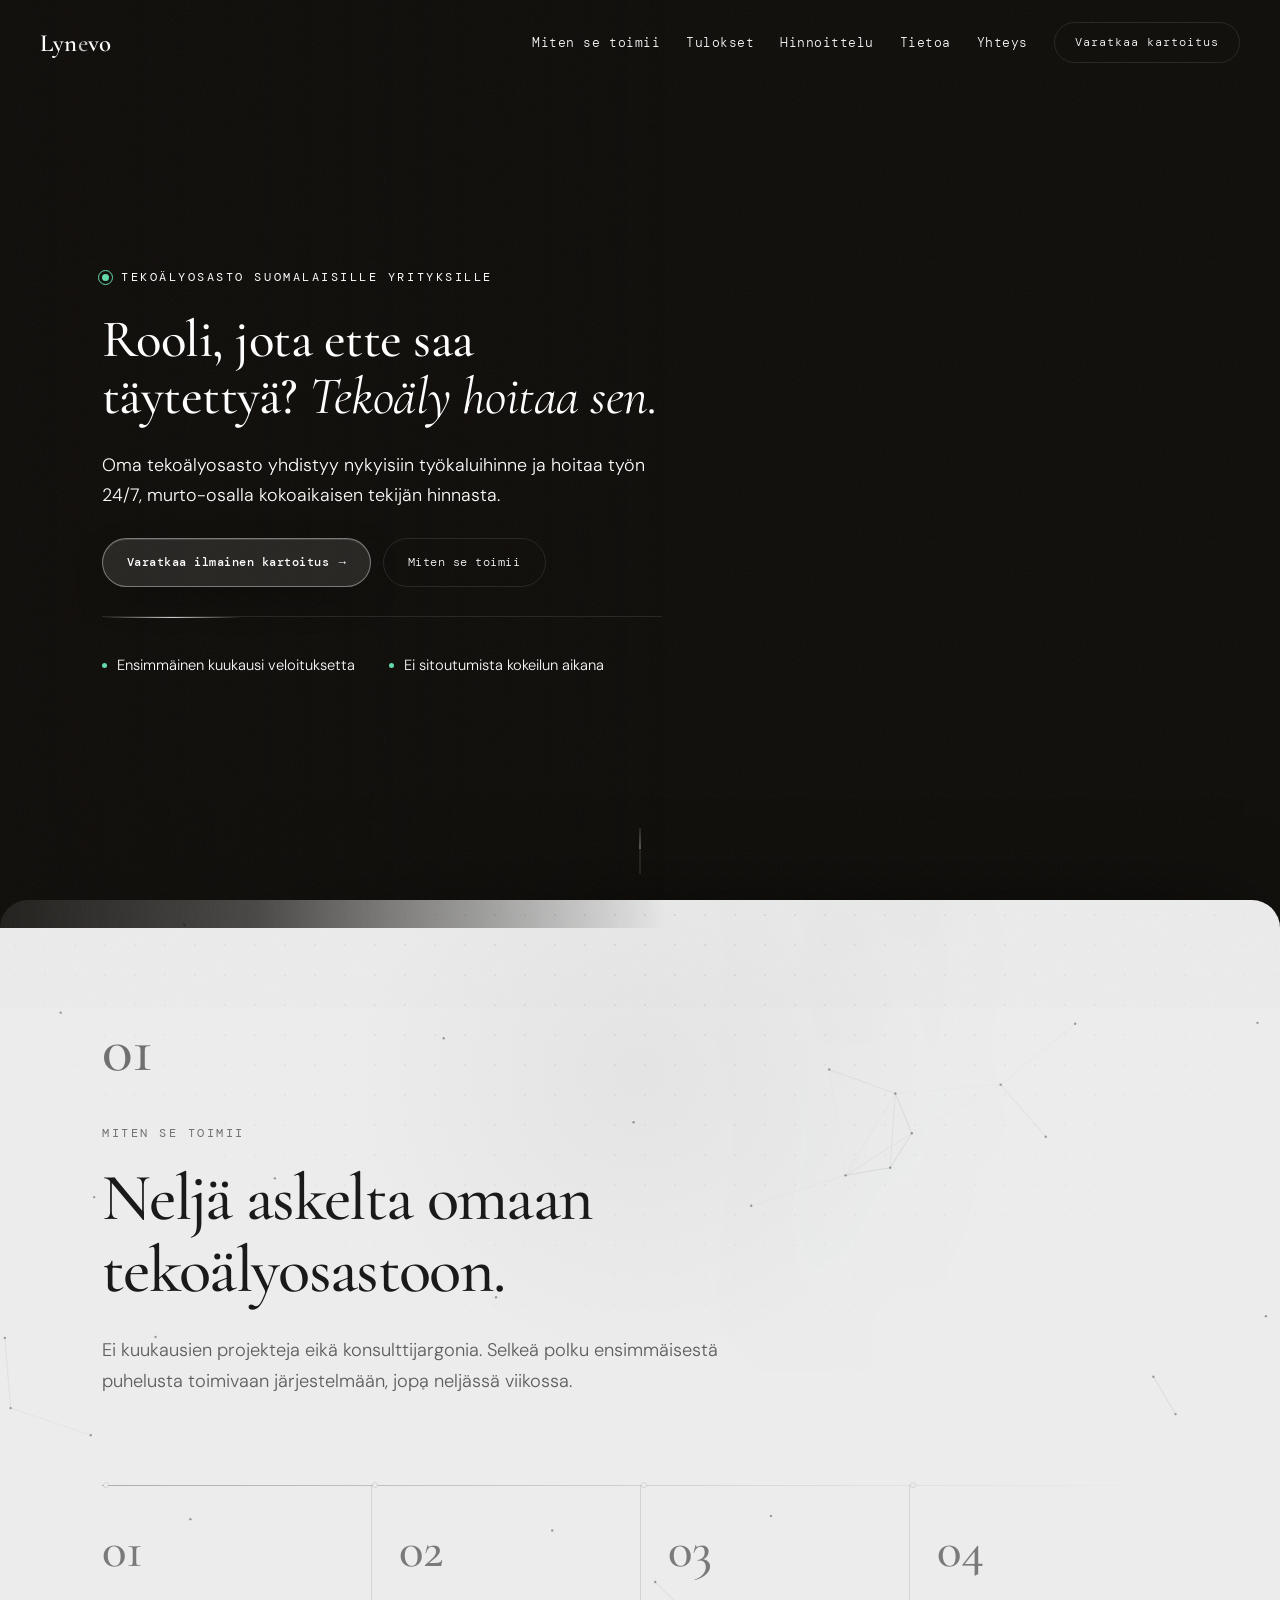
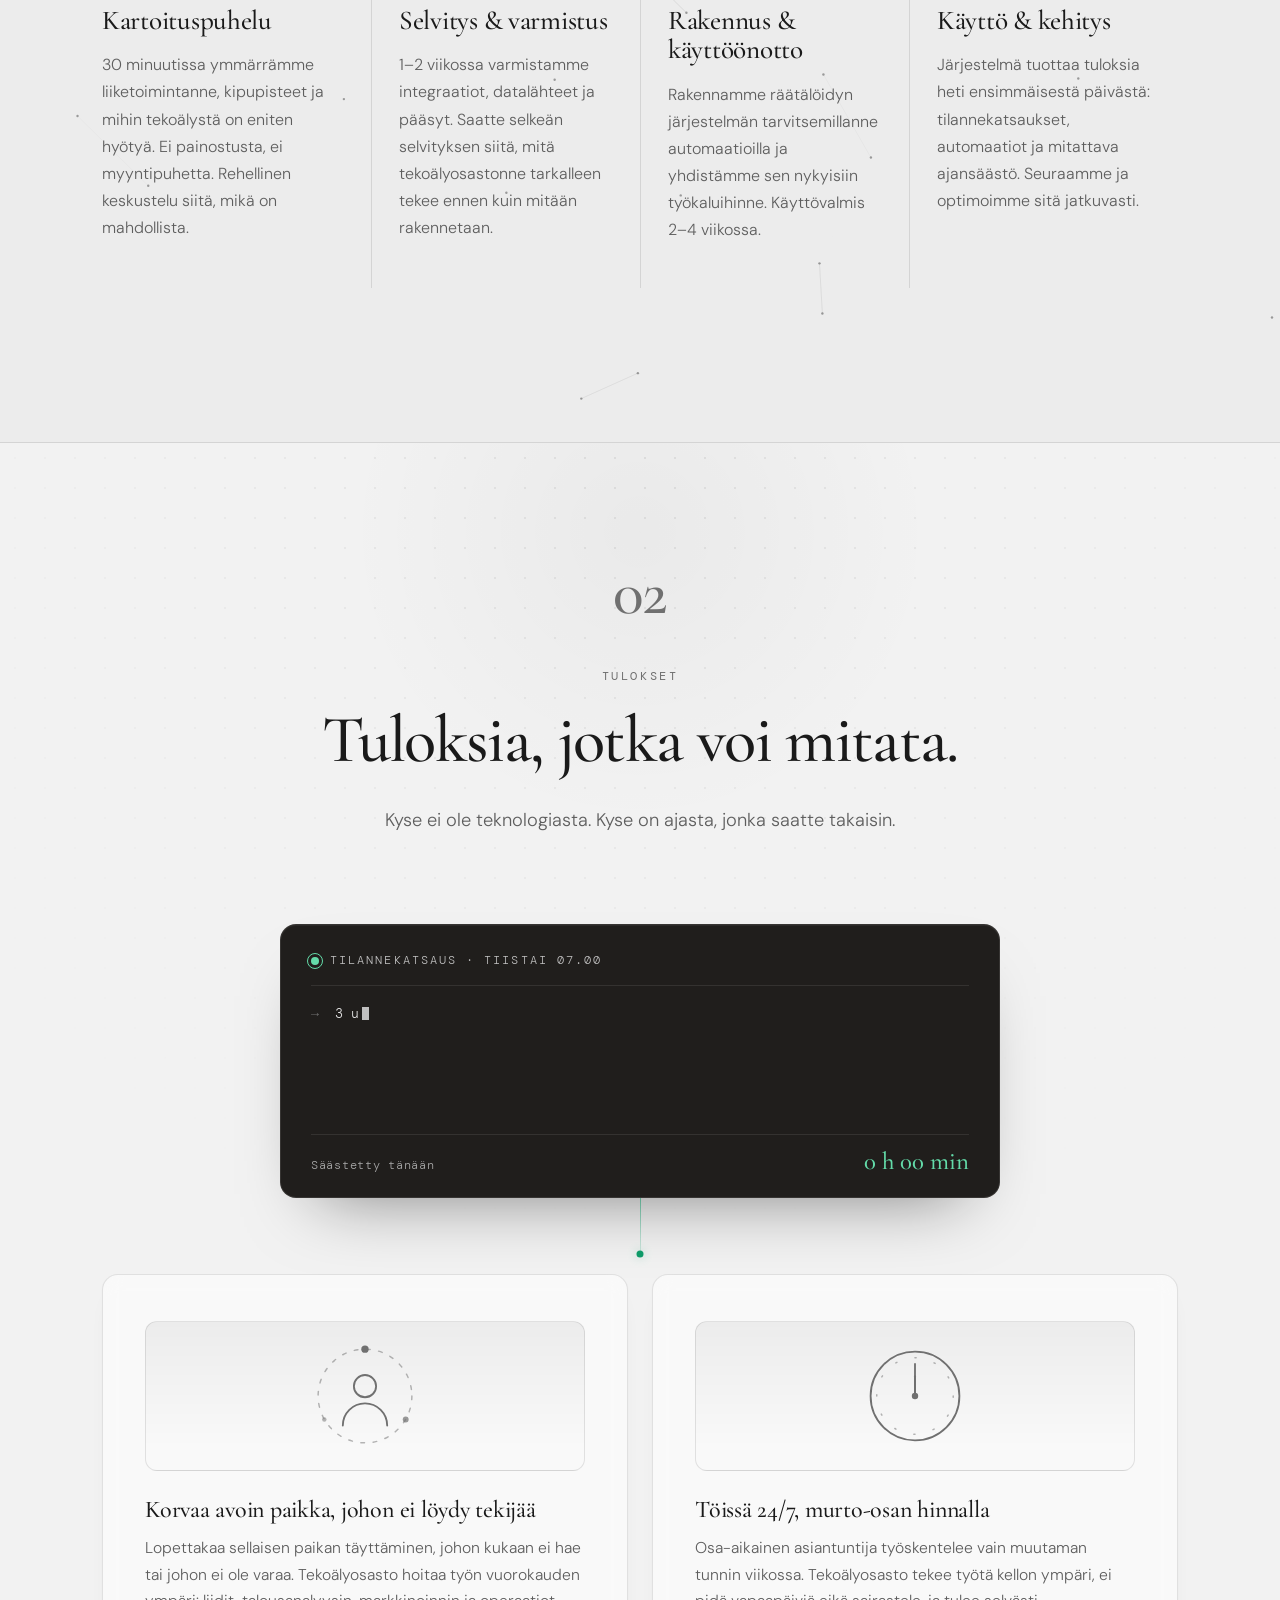
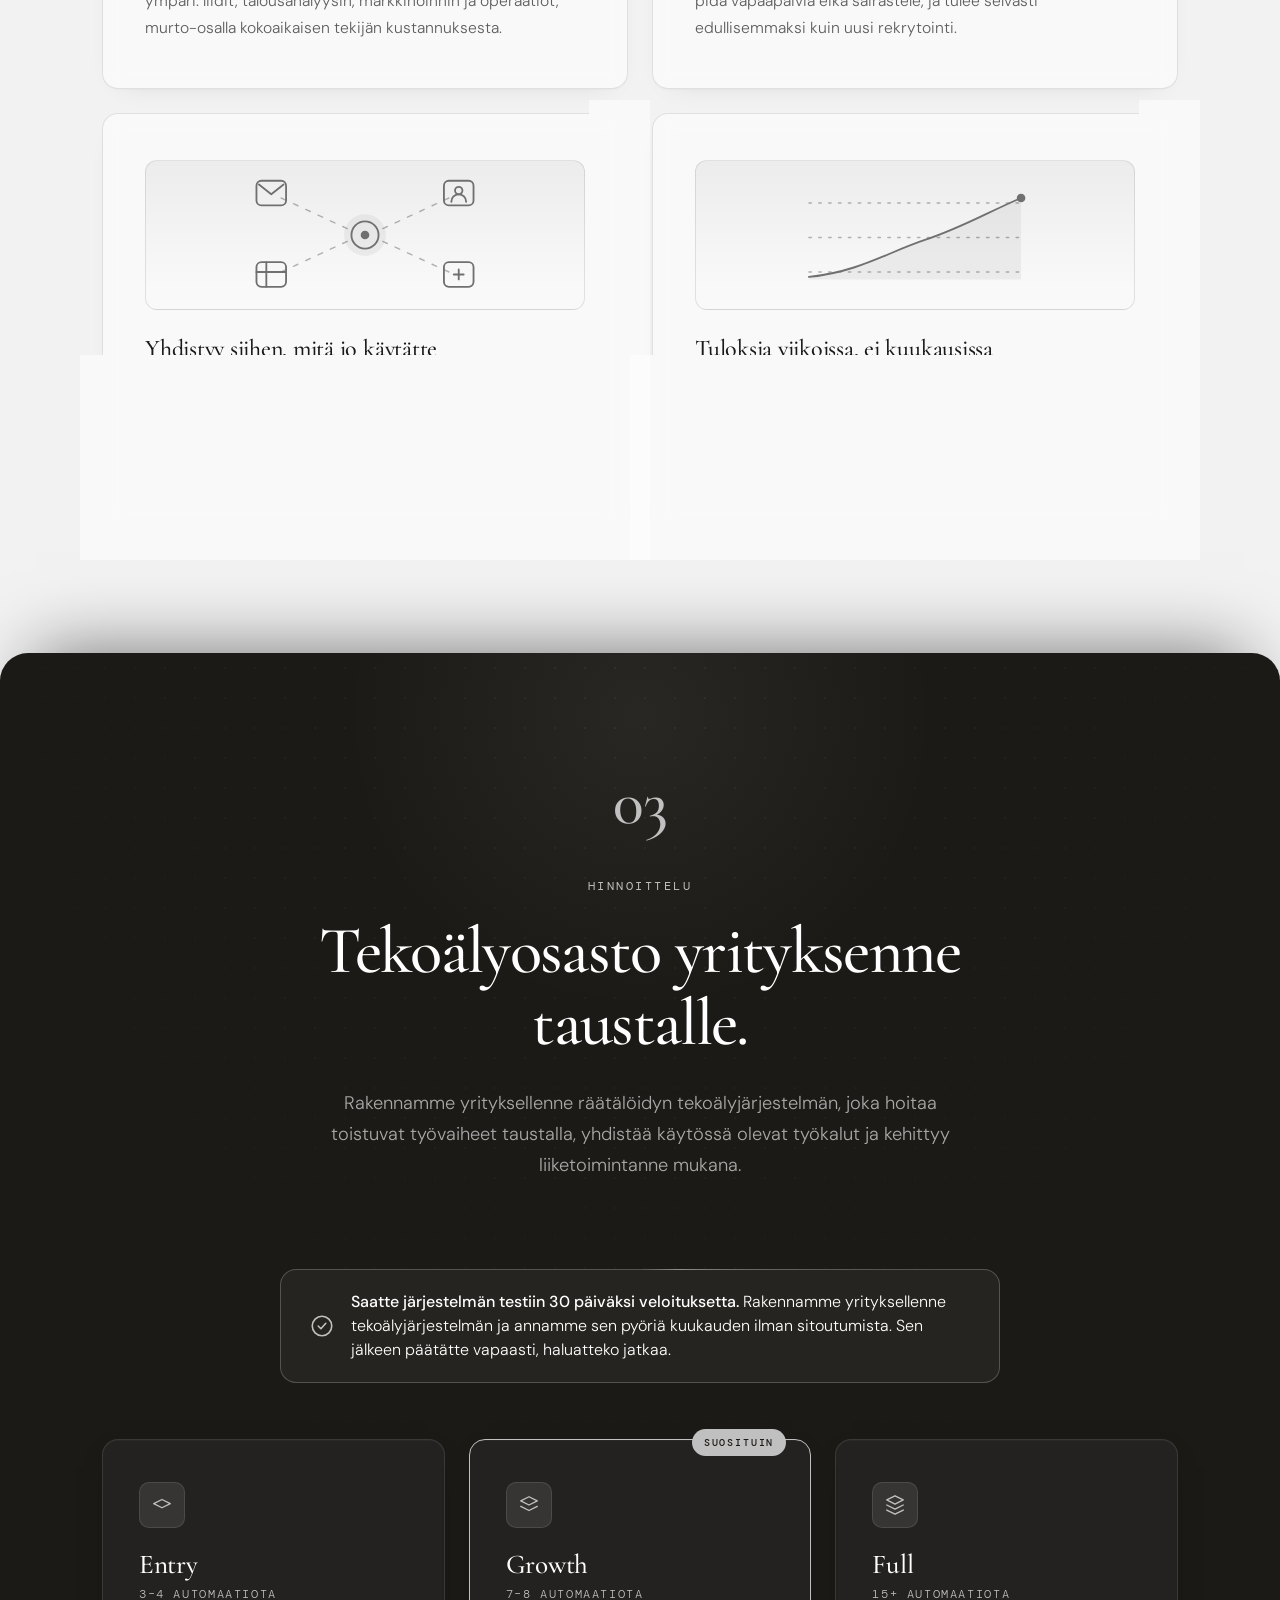
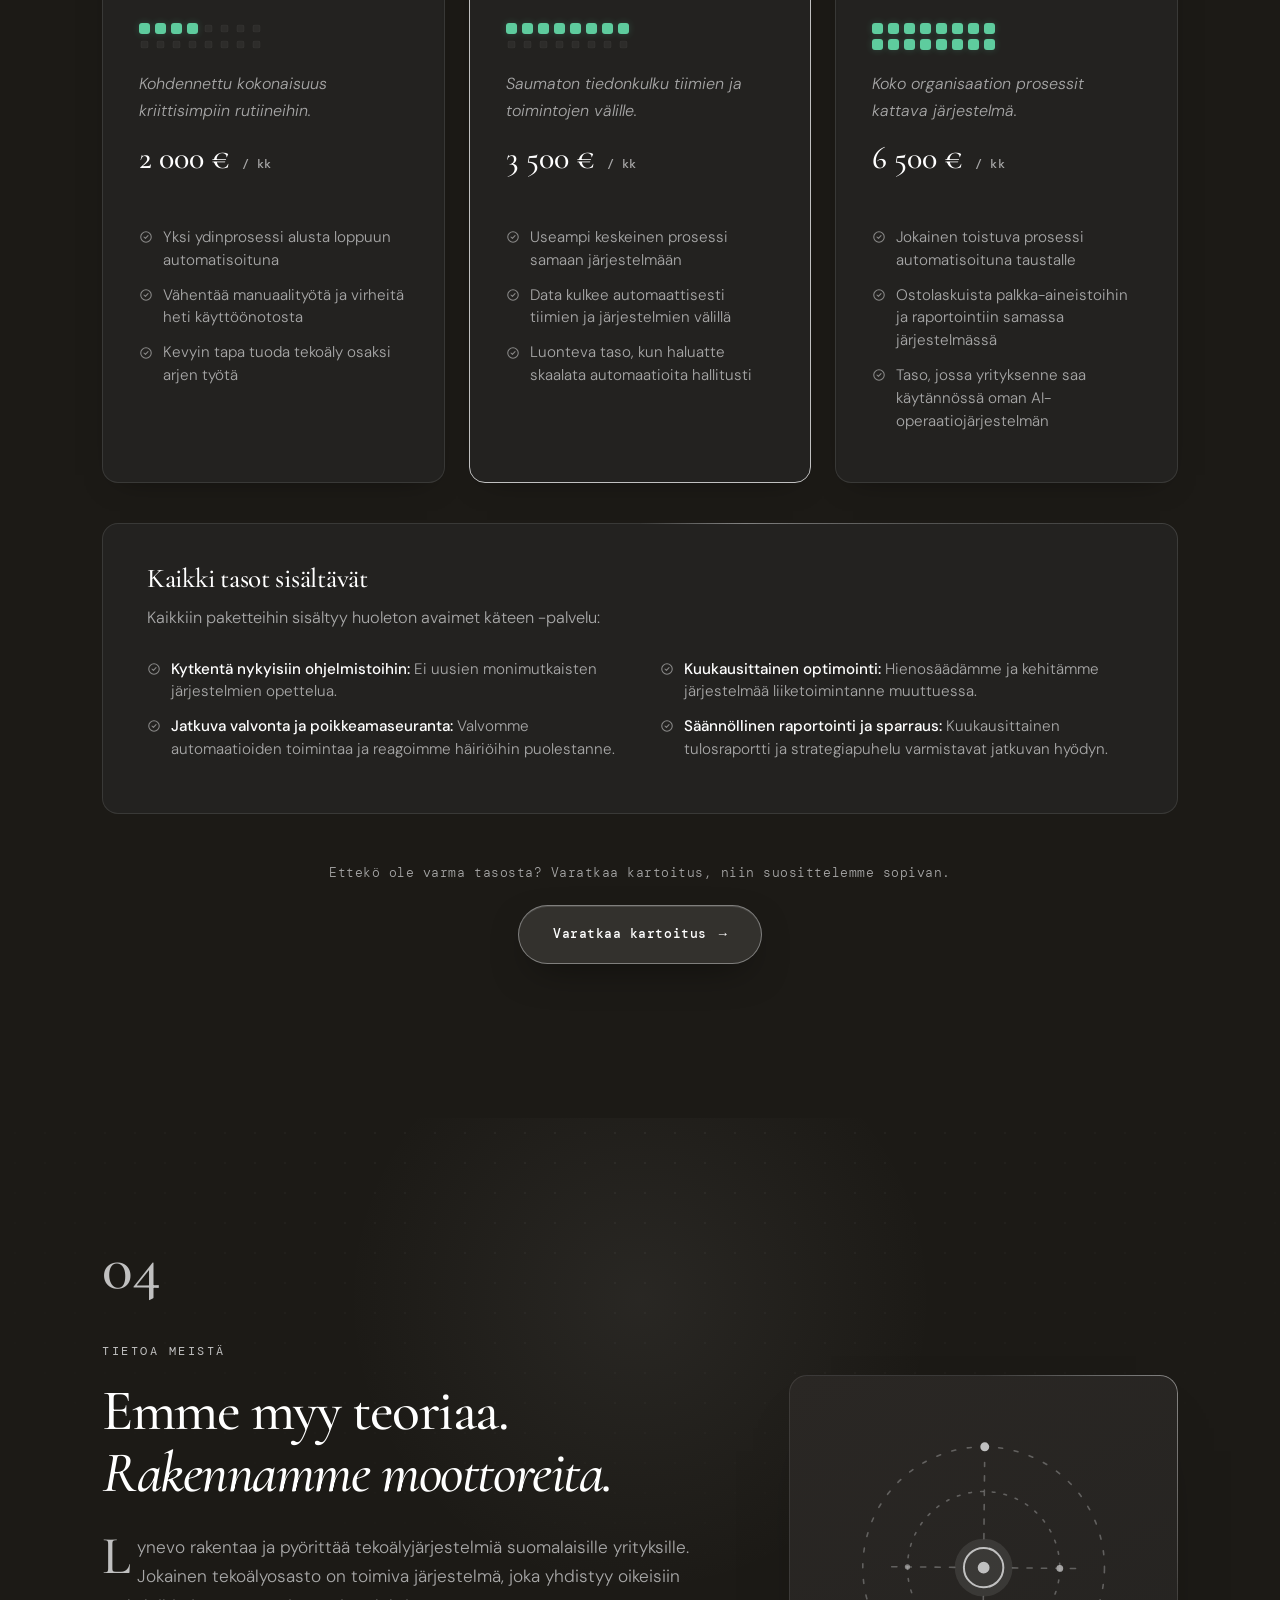
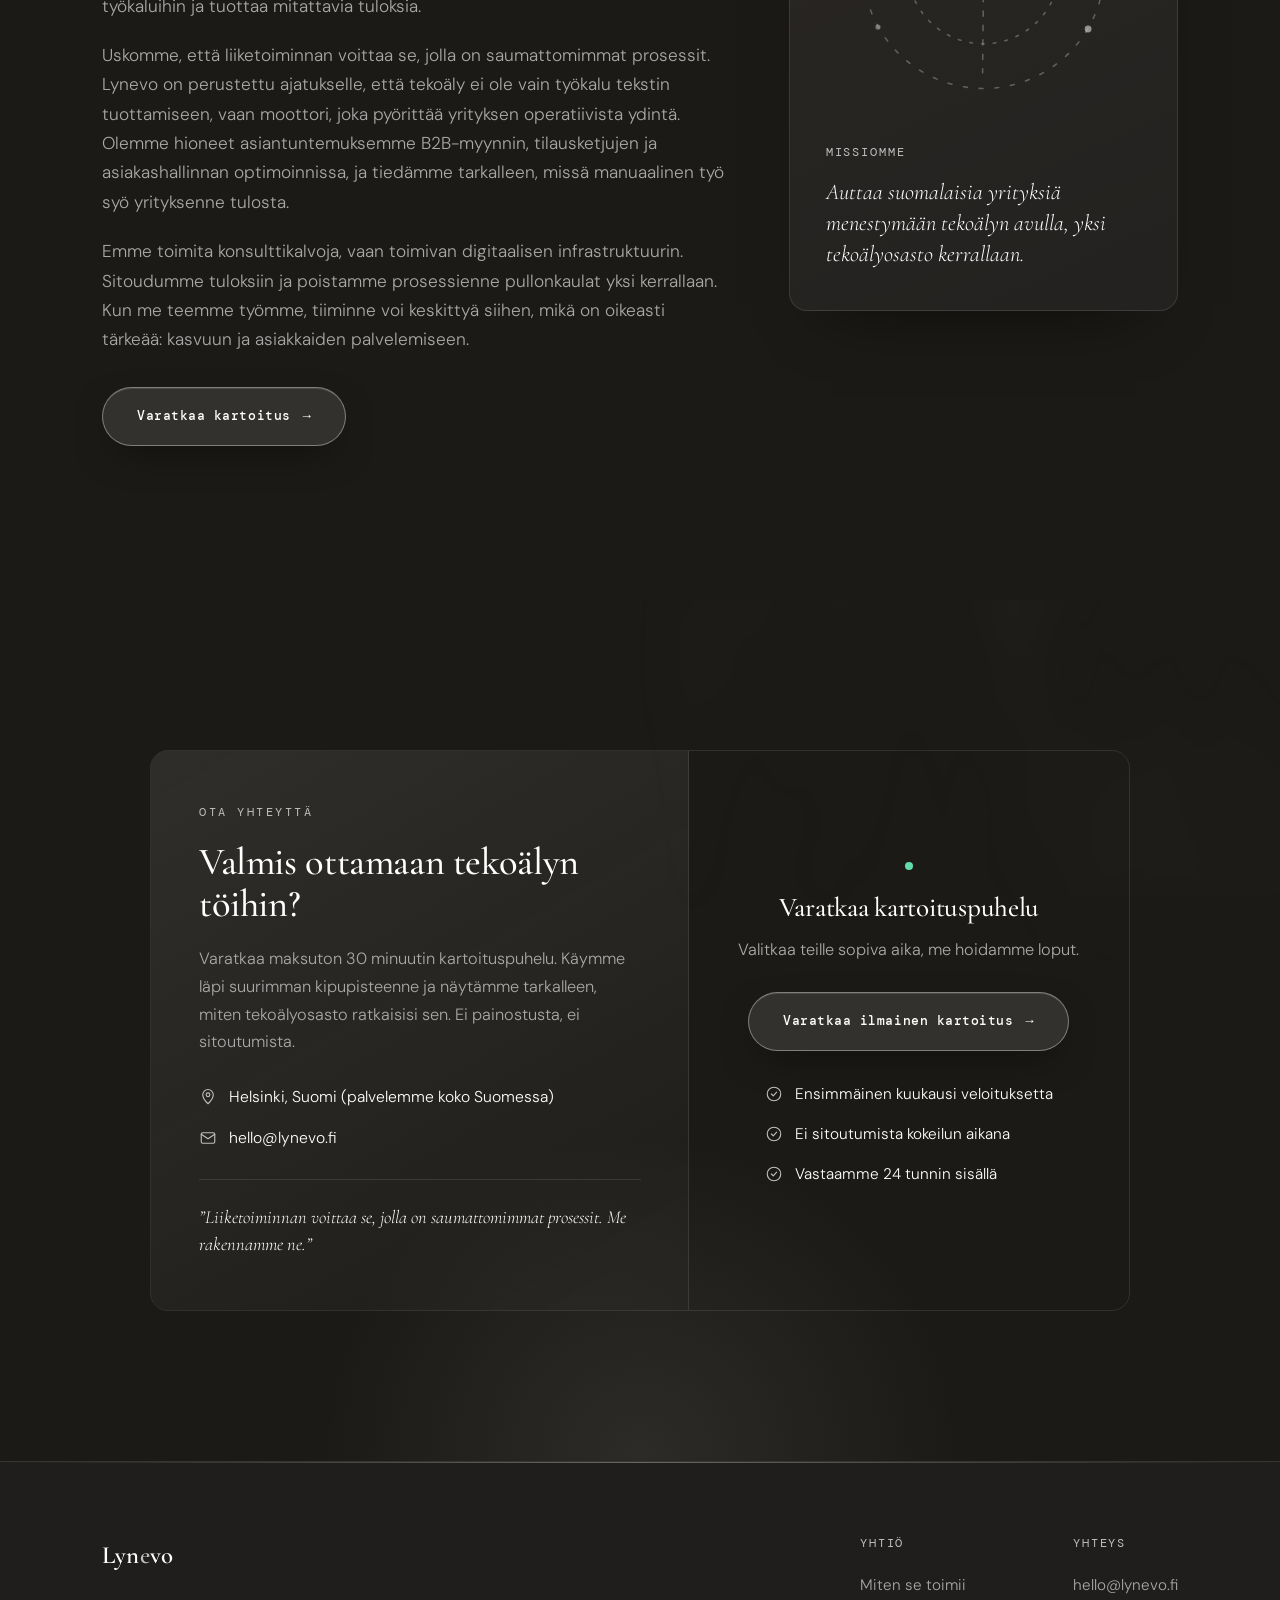
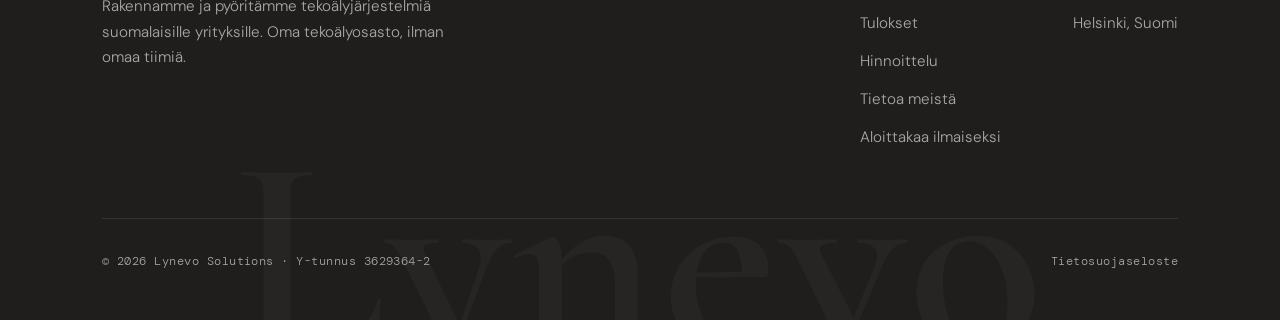
==== index.html @ 09f21360 "Hinnoittelukortit: kuvaukset samalle korkeudelle, bulletit linjaan Entryn kuvaus taittui kolmelle ri" ====
<!DOCTYPE html>
<html lang="fi">
<head>
<meta charset="UTF-8">
<meta name="viewport" content="width=device-width, initial-scale=1.0">
<title>Lynevo · Yrityksenne oma tekoälyosasto</title>
<meta name="description" content="Lynevo rakentaa ja pyörittää tekoälyjärjestelmänne. Oma tekoälyosasto suomalaiselle yrityksellenne. Ensimmäinen kuukausi veloituksetta, ilman sitoutumista.">
<meta name="theme-color" content="#1C1A16">
<link rel="icon" href="data:image/svg+xml,%3Csvg xmlns='http://www.w3.org/2000/svg' viewBox='0 0 32 32'%3E%3Crect width='32' height='32' rx='7' fill='%231C1A16'/%3E%3Ctext x='16' y='22.5' font-family='Georgia,serif' font-size='21' font-weight='600' fill='%23C0C0C0' text-anchor='middle'%3EL%3C/text%3E%3C/svg%3E">
<meta property="og:type" content="website">
<meta property="og:title" content="Lynevo · Yrityksenne oma tekoälyosasto">
<meta property="og:description" content="Oma tekoälyosasto suomalaiselle yrityksellenne. Tekoäly hoitaa roolin, jota ette saa täytettyä, yhdistyy työkaluihinne ja toimii 24/7.">
<meta property="og:locale" content="fi_FI">
<meta property="og:url" content="https://lynevo.fi/">
<meta property="og:image" content="https://lynevo.fi/og-image.png">
<meta property="og:image:width" content="1200">
<meta property="og:image:height" content="630">
<meta name="twitter:card" content="summary_large_image">
<meta name="twitter:title" content="Lynevo · Yrityksenne oma tekoälyosasto">
<meta name="twitter:description" content="Oma tekoälyosasto suomalaiselle yrityksellenne. Tekoäly hoitaa roolin, jota ette saa täytettyä.">
<meta name="twitter:image" content="https://lynevo.fi/og-image.png">
<link rel="preconnect" href="https://fonts.googleapis.com">
<link rel="preconnect" href="https://fonts.gstatic.com" crossorigin>
<link href="https://fonts.googleapis.com/css2?family=Cormorant+Garamond:ital,wght@0,400;0,500;0,600;1,400&family=DM+Mono:wght@400;500&family=DM+Sans:opsz,wght@9..40,300;9..40,400;9..40,500&display=swap" rel="stylesheet">
<style>
  :root {
    --bg: #1C1A16;
    --bg-soft: #201e1c;
    --bg-card: #232220;
    --text: #FFFFFF;
    --text-muted: #A8A8A8;
    --silver: #C0C0C0;
    --silver-soft: rgba(192, 192, 192, 0.12);
    --line: rgba(255, 255, 255, 0.10);
    /* Accent tokens — remapped per theme (silver on dark, grey on light) */
    --accent: var(--silver);
    --accent-soft: var(--silver-soft);
    /* Aurora — the one signal colour, used only where the system is "live" */
    --aurora: #63DBA9;
    --aurora-soft: rgba(99, 219, 169, 0.16);
    --serif: 'Cormorant Garamond', Georgia, serif;
    --sans: 'DM Sans', system-ui, sans-serif;
    --mono: 'DM Mono', monospace;
    --ease: cubic-bezier(0.22, 1, 0.36, 1);
  }

  /* ---------- Section themes (Harvey-style alternation) ---------- */
  /* Explicit dark theme = the :root defaults, for hero / CTA / footer */
  .theme-dark {
    --bg: #1C1A16;
    --bg-soft: #201e1c;
    --bg-card: #232220;
    --text: #FFFFFF;
    --text-muted: #A8A8A8;
    --line: rgba(255, 255, 255, 0.10);
    --accent: var(--silver);
    --accent-soft: var(--silver-soft);
  }
  /* Cool light theme = light background with dark text */
  .theme-light {
    --bg: #F2F2F2;
    --bg-soft: #ECECEC;
    --bg-card: #FFFFFF;
    --text: #1A1A1A;
    --text-muted: #5E5E5E;
    --line: rgba(0, 0, 0, 0.10);
    --accent: #707070;
    --accent-soft: rgba(0, 0, 0, 0.05);
    --aurora: #0E9A68;
    --aurora-soft: rgba(14, 154, 104, 0.14);
  }
  /* Each section paints its own theme */
  section, footer { background: var(--bg); color: var(--text); }

  * { margin: 0; padding: 0; box-sizing: border-box; }

  html { scroll-behavior: smooth; }
  @view-transition { navigation: auto; }

  body {
    background: var(--bg);
    color: var(--text);
    font-family: var(--sans);
    font-weight: 300;
    line-height: 1.7;
    -webkit-font-smoothing: antialiased;
    text-rendering: optimizeLegibility;
    overflow-x: hidden;
    animation: pageIn 0.8s var(--ease);
  }
  @keyframes pageIn { from { opacity: 0; } }

  ::selection { background: var(--aurora-soft); color: var(--text); }

  /* Accessible focus states */
  :focus-visible { outline: 2px solid var(--accent); outline-offset: 3px; border-radius: 4px; }
  a:focus:not(:focus-visible), button:focus:not(:focus-visible) { outline: none; }

  .wrap {
    width: 100%;
    max-width: 1140px;
    margin: 0 auto;
    padding: 0 32px;
  }

  /* Labels */
  .label {
    font-family: var(--mono);
    font-size: 0.72rem;
    letter-spacing: 0.22em;
    text-transform: uppercase;
    color: var(--accent);
    font-weight: 400;
  }

  /* Headings */
  h1, h2, h3 { font-family: var(--serif); font-weight: 500; line-height: 1.08; letter-spacing: -0.01em; }

  /* ---------- Header ---------- */
  header {
    position: fixed;
    top: 0; left: 0; right: 0;
    /* Above the mobile menu overlay (z 150) so the toggle stays visible and tappable */
    z-index: 160;
    padding: 22px 0;
    transition: background 0.4s var(--ease), padding 0.4s var(--ease),
                border-color 0.4s var(--ease), transform 0.5s var(--ease);
    border-bottom: 1px solid transparent;
  }
  header.scrolled {
    background: rgba(28, 26, 22, 0.82);
    backdrop-filter: blur(14px);
    -webkit-backdrop-filter: blur(14px);
    padding: 14px 0;
    border-bottom: 1px solid var(--line);
  }
  /* Header retreats on scroll-down, returns on scroll-up */
  header.header--hidden { transform: translateY(-100%); }
  /* Header adapts its chrome while floating over light sections */
  header.header--light.scrolled { background: rgba(242, 242, 242, 0.85); border-bottom-color: rgba(0, 0, 0, 0.10); }
  header.header--light .logo,
  header.header--light .nav-link { color: #1A1A1A; }
  header.header--light .logo span { color: #707070; }
  header.header--light .nav-link::after { background: #1A1A1A; }
  header.header--light .nav-link:hover,
  header.header--light .nav-link.active { color: #000000; }
  header.header--light .nav-cta { color: #1A1A1A; border-color: rgba(0, 0, 0, 0.22); }
  header.header--light .nav-cta:hover { border-color: #1A1A1A; color: #000000; }
  header.header--light .nav-toggle { border-color: rgba(0, 0, 0, 0.22); }
  header.header--light .nav-toggle span { background: #1A1A1A; }
  /* Keep the toggle legible over the dark menu overlay even on light sections */
  header.header--light .nav-toggle.open { border-color: var(--line); }
  header.header--light .nav-toggle.open span { background: #FFFFFF; }
  .nav { display: flex; align-items: center; justify-content: space-between; width: 100%; padding: 0 40px; }
  .logo {
    font-family: var(--serif);
    font-size: 1.55rem;
    font-weight: 600;
    letter-spacing: 0.01em;
    color: var(--text);
    text-decoration: none;
    transition: color 0.3s var(--ease);
  }
  .logo span { color: var(--accent); transition: color 0.3s var(--ease); }
  .logo:hover span { color: var(--text); }
  header .logo:hover { color: var(--silver); }
  .nav-cta {
    font-family: var(--mono);
    font-size: 0.78rem;
    letter-spacing: 0.08em;
    color: var(--text);
    text-decoration: none;
    padding: 9px 20px;
    border: 1px solid var(--line);
    border-radius: 100px;
    transition: border-color 0.3s var(--ease), color 0.3s var(--ease), background 0.3s var(--ease);
  }
  .nav-cta:hover { border-color: var(--accent); color: var(--accent); }
  .nav-right { display: flex; align-items: center; gap: 26px; }
  .nav-link {
    position: relative;
    font-family: var(--mono);
    font-size: 0.8rem;
    letter-spacing: 0.04em;
    color: var(--text);
    text-decoration: none;
    white-space: nowrap;
    transition: color 0.3s var(--ease);
  }
  .nav-link::after {
    content: ""; position: absolute; left: 0; bottom: -5px; width: 100%; height: 1px;
    background: var(--accent); transform: scaleX(0); transform-origin: left;
    transition: transform 0.35s var(--ease);
  }
  .nav-link:hover { color: var(--accent); }
  .nav-link:hover::after { transform: scaleX(1); }
  /* Scrollspy: the section currently in view keeps its link lit */
  .nav-link.active { color: var(--accent); }
  .nav-link.active::after { transform: scaleX(1); }

  /* Hamburger toggle (mobile) */
  .nav-toggle {
    display: none; width: 44px; height: 44px; flex-shrink: 0;
    border: 1px solid var(--line); border-radius: 100px; background: transparent;
    cursor: pointer; position: relative; z-index: 160;
  }
  .nav-toggle span { position: absolute; left: 12px; right: 12px; height: 1.5px; background: var(--text); transition: transform 0.3s var(--ease), opacity 0.3s var(--ease); }
  .nav-toggle span:nth-child(1) { top: 17px; }
  .nav-toggle span:nth-child(2) { bottom: 17px; }
  .nav-toggle.open span:nth-child(1) { transform: translateY(4px) rotate(45deg); }
  .nav-toggle.open span:nth-child(2) { transform: translateY(-4px) rotate(-45deg); }

  /* Mobile menu overlay */
  .mobile-menu {
    position: fixed; inset: 0; z-index: 150;
    background: rgba(20, 19, 17, 0.97);
    backdrop-filter: blur(16px); -webkit-backdrop-filter: blur(16px);
    display: flex; flex-direction: column; align-items: center; justify-content: center; gap: 30px;
    opacity: 0; pointer-events: none; transition: opacity 0.4s var(--ease);
  }
  .mobile-menu.open { opacity: 1; pointer-events: auto; }
  /* Per-link entrance stagger when the menu opens */
  .mobile-menu a {
    opacity: 0; transform: translateY(14px);
    transition: opacity 0.5s var(--ease), transform 0.5s var(--ease), color 0.3s var(--ease);
  }
  .mobile-menu.open a { opacity: 1; transform: translateY(0); }
  .mobile-menu.open a:nth-child(1) { transition-delay: 0.06s; }
  .mobile-menu.open a:nth-child(2) { transition-delay: 0.12s; }
  .mobile-menu.open a:nth-child(3) { transition-delay: 0.18s; }
  .mobile-menu.open a:nth-child(4) { transition-delay: 0.24s; }
  .mobile-menu.open a:nth-child(5) { transition-delay: 0.30s; }
  .mobile-menu.open a:nth-child(6) { transition-delay: 0.36s; }
  .mobile-menu a:not(.btn) {
    font-family: var(--mono); font-size: 1.15rem; letter-spacing: 0.06em;
    color: #FFFFFF; text-decoration: none;
    transition: opacity 0.5s var(--ease), transform 0.5s var(--ease), color 0.3s var(--ease);
  }
  .mobile-menu a:not(.btn):hover { color: var(--silver); }
  .mobile-menu .btn { margin-top: 10px; background: rgba(255,255,255,0.10); color: #FFFFFF; border: 1px solid rgba(192,192,192,0.55); }

  /* ---------- Buttons ---------- */
  .btn {
    display: inline-flex;
    align-items: center;
    gap: 12px;
    font-family: var(--mono);
    font-size: 0.84rem;
    letter-spacing: 0.04em;
    text-decoration: none;
    padding: 17px 34px;
    border-radius: 100px;
    transition: transform 0.4s var(--ease), box-shadow 0.4s var(--ease), background 0.4s var(--ease);
    cursor: pointer;
    border: none;
    position: relative;
    overflow: hidden;
  }
  /* Shine sweep across primary buttons on hover */
  .btn-primary::after {
    content: ""; position: absolute; inset: 0; pointer-events: none;
    background: linear-gradient(105deg, transparent 38%, rgba(255, 255, 255, 0.14) 50%, transparent 62%);
    transform: translateX(-130%);
  }
  .btn-primary:hover::after { transform: translateX(130%); transition: transform 0.9s var(--ease); }
  .theme-light .btn-primary::after {
    background: linear-gradient(105deg, transparent 38%, rgba(255, 255, 255, 0.22) 50%, transparent 62%);
  }
  /* Magnetic wrapper (added by JS around primary CTAs on pointer devices) */
  .mag { display: inline-flex; will-change: transform; }
  .btn-primary {
    background: rgba(255, 255, 255, 0.10);
    color: var(--text);
    font-weight: 500;
    border: 1px solid rgba(192, 192, 192, 0.55);
    box-shadow: 0 1px 0 rgba(255,255,255,0.12) inset, 0 14px 40px -16px rgba(0, 0, 0, 0.6);
  }
  .btn-primary:hover { transform: translateY(-3px); background: rgba(255, 255, 255, 0.16); border-color: var(--accent); box-shadow: 0 1px 0 rgba(255,255,255,0.16) inset, 0 22px 50px -18px rgba(0, 0, 0, 0.7), 0 0 30px -8px rgba(99, 219, 169, 0.4); }
  .btn-primary .arrow { transition: transform 0.4s var(--ease); }
  .btn-primary:hover .arrow { transform: translateX(5px); }
  .btn-ghost {
    color: var(--text);
    border: 1px solid var(--line);
    background: transparent;
  }
  .btn-ghost:hover { border-color: var(--accent); color: var(--accent); background: rgba(255, 255, 255, 0.05); }
  .theme-light .btn-ghost:hover { background: rgba(0, 0, 0, 0.04); }

  /* ---------- Light-theme component overrides ---------- */
  /* Buttons on a light section: dark fill / white text per brief */
  .theme-light .btn-primary {
    background: #1C1A16; color: #FFFFFF; border-color: #1C1A16;
    box-shadow: 0 1px 0 rgba(255,255,255,0.10) inset, 0 14px 40px -16px rgba(0,0,0,0.35);
  }
  .theme-light .btn-primary:hover { background: #000000; border-color: #000000; }
  .theme-light .btn-ghost { color: #1A1A1A; border-color: rgba(0,0,0,0.22); }
  .theme-light .btn-ghost:hover { border-color: #1A1A1A; color: #1A1A1A; }

  /* ---------- Hero ---------- */
  .hero {
    position: relative;
    /* +28px absorbs the next section's overlap pull so no corner strip shows at load */
    min-height: calc(100vh + 28px);
    display: flex;
    align-items: center;
    padding: 120px 0 108px;
    overflow: hidden;
  }
  /* Video background */
  /* Full-bleed video container — no max-width, no transform, nothing that caps resolution */
  .hero-bg {
    position: absolute; inset: 0; z-index: 0;
    width: 100%; height: 100%;
    max-width: none; transform: none;
    background: #100e0b;
  }
  .hero-video {
    position: absolute; inset: 0;
    width: 100%; height: 100%;
    max-width: none;
    object-fit: cover;
    object-position: center;
    /* No filters / no dimming — the active clip renders at full fidelity.
       opacity is used ONLY for the cross-fade between clips. */
    opacity: 0;
    transition: opacity 1.4s var(--ease);
    pointer-events: none;
  }
  .hero-video.is-active { opacity: 1; }
  /* Dark gradient confined to the LEFT edge so the video breathes on the right */
  .hero-overlay {
    position: absolute; inset: 0; z-index: 1;
    pointer-events: none;
    background: linear-gradient(90deg,
      rgba(16, 14, 11, 0.92) 0%,
      rgba(16, 14, 11, 0.74) 20%,
      rgba(16, 14, 11, 0.34) 38%,
      transparent 52%);
  }
  .hero .wrap { position: relative; z-index: 3; }
  /* Compact text package on the left — never wider than 480px / 40% of the screen */
  .hero-content { max-width: min(560px, 52vw); }
  .hero-label { margin-bottom: 24px; display: inline-flex; align-items: center; gap: 12px; }
  .hero h1 {
    font-size: clamp(2rem, 4.4vw, 3.3rem);
    margin-bottom: 20px;
  }
  .hero h1 em { font-style: italic; color: var(--text); font-weight: 400; }
  /* Hero text all white for max contrast over the video (Harvey-style) */
  .hero .label { color: var(--text); }
  .hero-sub {
    font-size: clamp(1rem, 1.5vw, 1.12rem);
    color: var(--text);
    margin-bottom: 28px;
    max-width: 46ch;
    font-weight: 300;
  }
  .hero-actions { display: flex; flex-wrap: wrap; gap: 12px; align-items: center; margin-bottom: 28px; }
  .hero-actions .btn { padding: 13px 24px; font-size: 0.78rem; gap: 9px; }
  .hero-note {
    font-family: var(--mono);
    font-size: 0.75rem;
    letter-spacing: 0.05em;
    color: var(--text-muted);
  }
  .hero-trust {
    display: flex;
    flex-wrap: wrap;
    gap: 14px 34px;
    padding-top: 36px;
    border-top: 1px solid var(--line);
  }
  .hero-trust div { display: flex; align-items: center; gap: 10px; font-size: 0.92rem; color: var(--text); }
  .hero-trust .dot { width: 5px; height: 5px; border-radius: 50%; background: var(--accent); flex-shrink: 0; }

  /* ---------- Section base ---------- */
  section { position: relative; scroll-margin-top: 84px; }
  .section-pad { padding: 154px 0; }
  .section-head { max-width: 64ch; margin-bottom: 88px; }
  .section-head .label { margin-bottom: 18px; display: block; }
  .section-head h2 { font-size: clamp(2.5rem, 5.2vw, 4.2rem); letter-spacing: -0.025em; margin-bottom: 24px; }
  .section-head p { color: var(--text-muted); font-size: 1.14rem; max-width: 54ch; }
  /* Editorial section index numeral */
  .section-index {
    display: block; font-family: var(--serif); font-weight: 500;
    font-size: clamp(2.6rem, 5vw, 4.4rem); line-height: 1; letter-spacing: -0.02em;
    color: var(--accent); opacity: 0.2; margin-bottom: 6px;
  }

  /* ---------- How it works ---------- */
  .how { background: var(--bg-soft); border-top: 1px solid var(--line); border-bottom: 1px solid var(--line); }
  .steps { display: grid; grid-template-columns: repeat(4, 1fr); gap: 0; position: relative; }
  /* A rail that draws across the top of the step row as it reveals */
  .steps-rail {
    position: absolute; top: 0; left: 0; right: 0; height: 1px;
    background: linear-gradient(90deg, var(--accent), var(--line) 70%, transparent);
    opacity: 0.5; transition: transform 1.6s var(--ease) 0.2s;
  }
  .step {
    padding: 40px 28px 44px;
    position: relative;
  }
  .step--first { padding-left: 0; }
  .step-num {
    font-family: var(--serif);
    font-size: clamp(3.2rem, 4vw, 4.4rem);
    font-weight: 500;
    color: var(--accent);
    line-height: 1;
    margin-bottom: 30px;
    opacity: 0.92;
    transition: opacity 0.45s var(--ease), transform 0.45s var(--ease);
  }
  .step:hover .step-num { opacity: 1; transform: translateY(-4px); }
  .step h3 { font-size: 1.7rem; margin-bottom: 16px; }
  .step p { color: var(--text-muted); font-size: 1rem; }

  /* ---------- Benefits ---------- */
  .benefits-grid { display: grid; grid-template-columns: repeat(2, 1fr); gap: 24px; }
  .benefit {
    background: var(--bg-card);
    border: 1px solid var(--line);
    border-radius: 16px;
    padding: 46px 42px;
    transition: border-color 0.45s var(--ease), transform 0.45s var(--ease), background 0.45s var(--ease);
  }
  .benefit:hover { border-color: var(--accent); transform: translateY(-4px); }
  .theme-dark .benefit:hover { background: #262422; }
  .theme-light .benefit:hover { background: #FFFFFF; box-shadow: 0 18px 44px -26px rgba(0, 0, 0, 0.30); }
  .benefit-icon {
    width: 46px; height: 46px;
    border-radius: 10px;
    background: var(--accent-soft);
    border: 1px solid var(--line);
    display: flex; align-items: center; justify-content: center;
    margin-bottom: 26px;
    color: var(--accent);
  }
  .benefit-icon svg { width: 22px; height: 22px; }
  .benefit h3 { font-size: 1.5rem; margin-bottom: 12px; }
  .benefit p { color: var(--text-muted); font-size: 0.98rem; }

  /* ---------- Pricing tiers ---------- */
  .section-head--center { margin-left: auto; margin-right: auto; text-align: center; }
  .section-head--center p { margin-left: auto; margin-right: auto; }
  .tiers-grid { display: grid; grid-template-columns: repeat(3, 1fr); gap: 24px; align-items: stretch; }
  .tier {
    display: flex; flex-direction: column;
    background: var(--bg-card);
    border: 1px solid var(--line);
    border-radius: 16px;
    padding: 42px 36px 38px;
    position: relative;
    transition: border-color 0.45s var(--ease), transform 0.45s var(--ease), background 0.45s var(--ease);
  }
  .tier:hover { transform: translateY(-4px); border-color: var(--accent); }
  .theme-dark .tier:hover { background: #262422; }
  .theme-light .tier:hover { background: #FFFFFF; box-shadow: 0 18px 44px -26px rgba(0, 0, 0, 0.30); }
  .tier--featured { border-color: var(--accent); transform: scale(1.035); z-index: 2; }
  .tier--featured:hover { transform: scale(1.035) translateY(-5px); }
  .tier-badge {
    position: absolute; top: -11px; right: 24px;
    font-family: var(--mono); font-size: 0.64rem; letter-spacing: 0.18em; text-transform: uppercase;
    color: #1C1A16; background: var(--accent);
    padding: 5px 12px; border-radius: 100px; font-weight: 500;
  }
  .tier-icon {
    width: 46px; height: 46px;
    border-radius: 10px;
    background: var(--accent-soft);
    border: 1px solid var(--line);
    display: flex; align-items: center; justify-content: center;
    margin-bottom: 22px;
    color: var(--accent);
  }
  .tier-icon svg { width: 22px; height: 22px; }
  .tier-name { font-size: 1.7rem; margin-bottom: 6px; }
  .tier-modules {
    font-family: var(--mono); font-size: 0.72rem; letter-spacing: 0.14em; text-transform: uppercase;
    color: var(--accent); display: block; margin-bottom: 18px;
  }
  /* Two-line reserve keeps price and features level across all three cards */
  .tier-essence { color: var(--text-muted); font-size: 1rem; margin-bottom: 18px; font-style: italic; min-height: 3.4em; }
  .tier-price {
    font-family: var(--serif); font-size: 2rem; line-height: 1; font-weight: 500;
    color: var(--text); margin-bottom: 8px;
  }
  .tier-price span { font-family: var(--mono); font-size: 0.78rem; letter-spacing: 0.04em; color: var(--text-muted); margin-left: 5px; }
  .tier-trial {
    display: flex; align-items: center; gap: 8px; margin-bottom: 24px;
    font-family: var(--mono); font-size: 0.72rem; letter-spacing: 0.06em; color: var(--accent);
  }
  .tier-trial svg { width: 14px; height: 14px; flex-shrink: 0; }

  /* Free-trial callout banner */
  .trial-banner {
    display: flex; align-items: center; gap: 16px;
    max-width: 720px; margin: 0 auto 56px; padding: 20px 28px;
    border: 1px solid rgba(192, 192, 192, 0.30); border-radius: 16px;
    background: rgba(192, 192, 192, 0.06);
  }
  .trial-banner svg { width: 26px; height: 26px; color: var(--accent); flex-shrink: 0; }
  .trial-banner p { font-size: 1rem; color: var(--text); line-height: 1.5; }
  .trial-banner strong { font-weight: 500; }
  .tier-features { list-style: none; margin: 0; padding: 0; }
  /* No tier carries a trial line: keep the original rhythm between price and features */
  .tier-price + .tier-features { margin-top: 44px; }
  .tier-features li {
    position: relative; margin-bottom: 12px; padding-left: 24px;
    color: var(--text-muted); font-size: 0.95rem; line-height: 1.5;
  }
  /* Check glyphs matching the .tier-trial icon language */
  .tier-features li::before {
    content: ""; position: absolute; left: 0; top: 0.28em; width: 14px; height: 14px;
    background: var(--accent); opacity: 0.65;
    -webkit-mask: url("data:image/svg+xml,%3Csvg xmlns='http://www.w3.org/2000/svg' viewBox='0 0 24 24' fill='none' stroke='black' stroke-width='1.8' stroke-linecap='round' stroke-linejoin='round'%3E%3Ccircle cx='12' cy='12' r='9'/%3E%3Cpath d='m8.5 12 2.5 2.5 4.5-5'/%3E%3C/svg%3E") center / contain no-repeat;
    mask: url("data:image/svg+xml,%3Csvg xmlns='http://www.w3.org/2000/svg' viewBox='0 0 24 24' fill='none' stroke='black' stroke-width='1.8' stroke-linecap='round' stroke-linejoin='round'%3E%3Ccircle cx='12' cy='12' r='9'/%3E%3Cpath d='m8.5 12 2.5 2.5 4.5-5'/%3E%3C/svg%3E") center / contain no-repeat;
  }
  .tiers-cta { display: flex; flex-direction: column; align-items: center; gap: 22px; margin-top: 48px; text-align: center; }
  .tiers-note {
    font-family: var(--mono); font-size: 0.8rem; letter-spacing: 0.04em; color: var(--text-muted); margin: 0;
  }

  /* Shared service box under the tiers */
  .tiers-included {
    margin-top: 40px; padding: 40px 44px;
    background: var(--bg-card);
    border: 1px solid var(--line);
    border-radius: 16px;
  }
  .tiers-included h3 { font-size: 1.7rem; margin-bottom: 10px; }
  .tiers-included-intro { color: var(--text-muted); font-size: 1.02rem; margin-bottom: 26px; }
  .tiers-included-list { display: grid; grid-template-columns: repeat(2, 1fr); gap: 0 40px; }
  .tiers-included-list strong { color: var(--text); font-weight: 500; }

  /* ---------- About ---------- */
  .about-grid { display: grid; grid-template-columns: 1.6fr 1fr; gap: 64px; align-items: center; }
  .about-main .label { display: block; margin-bottom: 18px; }
  .about-main h2 { font-size: clamp(2.3rem, 4.6vw, 3.6rem); letter-spacing: -0.025em; margin-bottom: 24px; }
  .about-main p { color: var(--text-muted); font-size: 1.08rem; margin-bottom: 20px; max-width: 60ch; }
  /* Editorial drop cap on the opening paragraph — echoes the wordmark */
  .about-main h2 + p::first-letter {
    font-family: var(--serif); font-weight: 500; font-size: 3.1em;
    float: left; line-height: 0.82; padding: 0.04em 0.12em 0 0;
    color: var(--accent);
  }
  .about-main .btn { margin-top: 12px; }
  .about-mission {
    background: linear-gradient(155deg, #2a2724, var(--bg-card));
    border: 1px solid var(--line); border-radius: 18px;
    padding: 40px 36px;
    box-shadow: 0 34px 64px -42px rgba(0, 0, 0, 0.65);
  }
  .about-mission h3 {
    font-family: var(--mono); font-size: 0.72rem; letter-spacing: 0.16em; text-transform: uppercase;
    color: var(--accent); font-weight: 400; margin-bottom: 16px;
  }
  .about-mission p { color: var(--text); font-family: var(--serif); font-style: italic; font-size: 1.4rem; line-height: 1.4; }

  /* ---------- CTA section ---------- */
  .cta-section { text-align: center; padding: 150px 0; position: relative; overflow: hidden; }
  .cta-glow {
    position: absolute; bottom: -40%; left: 50%; transform: translateX(-50%);
    width: 800px; height: 700px;
    background: radial-gradient(circle, rgba(192, 192, 192, 0.10) 0%, transparent 60%);
    pointer-events: none; z-index: 0;
  }
  .cta-section .wrap { position: relative; z-index: 1; }
  .cta-section .label { margin-bottom: 28px; display: block; }
  .cta-section h2 { font-size: clamp(2.4rem, 6vw, 4.4rem); max-width: 16ch; margin: 0 auto 26px; }
  .cta-section h2 em { font-style: italic; color: var(--text); font-weight: 400; }
  .cta-section p { color: var(--text-muted); font-size: 1.15rem; max-width: 48ch; margin: 0 auto 44px; }
  .cta-section .hero-note { margin-top: 24px; }

  /* ---------- Contact card (two-panel) ---------- */
  .contact-card {
    display: grid; grid-template-columns: 1.1fr 0.9fr;
    border: 1px solid var(--line); border-radius: 18px; overflow: hidden;
    text-align: left; max-width: 980px; margin: 0 auto;
  }
  .contact-left {
    background: linear-gradient(150deg, rgba(192,192,192,0.12), rgba(192,192,192,0.02));
    padding: 52px 48px; position: relative;
  }
  /* Panel divider draws vertically as the card reveals (same primitive as .step::after) */
  .contact-left::after {
    content: ""; position: absolute; top: 0; bottom: 0; right: 0; width: 1px;
    background: var(--line); transform: scaleY(0); transform-origin: top;
    transition: transform 0.95s var(--ease) 0.12s;
  }
  .contact-card.in .contact-left::after { transform: scaleY(1); }
  .contact-left .label { display: block; margin-bottom: 20px; }
  .contact-left h2 { font-size: clamp(1.8rem, 3vw, 2.6rem); margin: 0 0 20px; max-width: none; }
  .contact-left > p { color: var(--text-muted); font-size: 1.02rem; margin: 0 0 28px; max-width: none; }
  .contact-details { list-style: none; margin: 0 0 28px; padding: 0; }
  .contact-details li { display: flex; align-items: center; gap: 12px; margin-bottom: 14px; color: var(--text); font-size: 0.98rem; }
  .contact-details a { color: var(--text); text-decoration: none; transition: color 0.3s var(--ease); }
  .contact-details a:hover { color: var(--accent); }
  .contact-details svg { width: 18px; height: 18px; color: var(--accent); flex-shrink: 0; }
  .contact-quote {
    border-top: 1px solid var(--line); padding-top: 24px; margin: 0;
    font-family: var(--serif); font-style: italic; font-size: 1.15rem; line-height: 1.45; color: var(--text);
  }
  .contact-right {
    padding: 52px 48px; display: flex; flex-direction: column;
    align-items: center; justify-content: center; text-align: center;
  }
  .contact-right h3 { font-size: 1.7rem; margin-bottom: 14px; }
  .contact-right > p { color: var(--text-muted); font-size: 1.02rem; margin: 0 0 28px; }
  .contact-right .btn { margin-bottom: 30px; }
  .contact-checklist { list-style: none; margin: 0; padding: 0; text-align: left; }
  .contact-checklist li { display: flex; align-items: center; gap: 12px; margin-bottom: 14px; color: var(--text); font-size: 0.96rem; }
  .contact-checklist svg { width: 18px; height: 18px; color: var(--accent); flex-shrink: 0; }

  /* ---------- Footer ---------- */
  footer { position: relative; overflow: hidden; border-top: 1px solid var(--line); padding: 72px 0 48px; background: var(--bg-soft); }
  /* Top hairline as a real element so it can draw in with .line-draw */
  .footer-hairline {
    position: absolute; top: 0; left: 0; right: 0; height: 1px; z-index: 1;
    background: linear-gradient(90deg, transparent, rgba(192,192,192,0.45), transparent);
  }
  .footer-watermark {
    position: absolute; left: 50%; bottom: -0.34em; transform: translateX(-50%);
    font-family: var(--serif); font-weight: 600; font-size: clamp(6rem, 22vw, 19rem);
    line-height: 0.8; color: rgba(255,255,255,0.035); white-space: nowrap;
    pointer-events: none; z-index: 0; letter-spacing: 0.01em;
  }
  /* Watermark rises slowly as the footer enters (transform/opacity only) */
  .footer-watermark.reveal {
    transform: translateX(-50%) translateY(0.12em);
    transition: opacity 1.6s var(--ease), transform 1.6s var(--ease);
  }
  .footer-watermark.reveal.in { transform: translateX(-50%) translateY(0); }
  footer .wrap { position: relative; z-index: 1; }
  .footer-top { display: flex; flex-wrap: wrap; justify-content: space-between; gap: 40px; margin-bottom: 56px; }
  .footer-brand { max-width: 34ch; }
  .footer-brand .logo { display: inline-block; margin-bottom: 18px; }
  .footer-brand p { color: var(--text-muted); font-size: 0.95rem; }
  .footer-cols { display: flex; gap: 72px; flex-wrap: wrap; }
  .footer-col h4 {
    font-family: var(--mono);
    font-size: 0.72rem;
    letter-spacing: 0.16em;
    text-transform: uppercase;
    color: var(--accent);
    font-weight: 400;
    margin-bottom: 20px;
  }
  .footer-col a, .footer-col span { display: block; width: fit-content; color: var(--text-muted); text-decoration: none; font-size: 0.95rem; margin-bottom: 12px; transition: color 0.3s var(--ease); }
  .footer-col a { position: relative; }
  .footer-col a::after {
    content: ""; position: absolute; left: 0; bottom: -2px; width: 100%; height: 1px;
    background: var(--accent); transform: scaleX(0); transform-origin: left;
    transition: transform 0.35s var(--ease);
  }
  .footer-col a:hover { color: var(--text); }
  .footer-col a:hover::after { transform: scaleX(1); }
  .footer-bottom {
    display: flex; flex-wrap: wrap; justify-content: space-between; gap: 16px 28px; align-items: center;
    padding-top: 32px; border-top: 1px solid var(--line);
    font-family: var(--mono); font-size: 0.74rem; letter-spacing: 0.04em; color: var(--text-muted);
  }
  .footer-bottom a { color: var(--text-muted); text-decoration: none; transition: color 0.3s var(--ease); }
  .footer-bottom a:hover { color: var(--text); }

  /* ---------- Reveal animation ---------- */
  .reveal { opacity: 0; transform: translateY(28px); transition: opacity 0.9s var(--ease), transform 0.9s var(--ease); }
  .reveal.in { opacity: 1; transform: none; }
  .reveal.d1 { transition-delay: 0.08s; }
  .reveal.d2 { transition-delay: 0.16s; }
  .reveal.d3 { transition-delay: 0.24s; }
  .reveal.d4 { transition-delay: 0.32s; }
  .reveal.d5 { transition-delay: 0.40s; }
  .reveal.d6 { transition-delay: 0.48s; }

  /* Heading mask reveal — text rises from behind a clipped edge */
  .reveal-mask { display: block; overflow: hidden; padding-bottom: 0.08em; }
  .reveal-mask > span {
    display: block;
    transform: translateY(110%);
    transition: transform 1.05s var(--ease);
  }
  .reveal-mask.in > span { transform: translateY(0); }
  .reveal-mask.d1 > span { transition-delay: 0.10s; }
  .reveal-mask.d2 > span { transition-delay: 0.18s; }
  /* Word-level cascade (JS splits masked headings into .w spans and sets per-word delays) */
  .reveal-mask.split > span { transform: none; transition: none; }
  .reveal-mask .w {
    display: inline-block;
    transform: translateY(115%);
    transition: transform 1.05s var(--ease);
    transition-delay: var(--wd, 0s);
  }
  .reveal-mask.in .w { transform: translateY(0); }

  /* Lines that draw themselves on scroll */
  .line-draw { transform: scaleX(0); transform-origin: left center; transition: transform 1.1s var(--ease); }
  .line-draw.in { transform: scaleX(1); }
  /* Step column separators draw vertically when their step reveals */
  .step::after {
    content: ""; position: absolute; left: 0; top: 0; bottom: 0; width: 1px;
    background: var(--line); transform: scaleY(0); transform-origin: top;
    transition: transform 0.95s var(--ease) 0.12s;
  }
  .step.in::after { transform: scaleY(1); }
  .step--first::after { display: none; }

  /* Icon micro-interaction on card hover */
  .benefit-icon, .tier-icon { transition: transform 0.45s var(--ease), background 0.45s var(--ease), color 0.45s var(--ease), border-color 0.45s var(--ease); }
  .benefit:hover .benefit-icon, .tier:hover .tier-icon { transform: scale(1.08) rotate(-3deg); border-color: var(--accent); }

  /* ---------- Cursor spotlight on cards ---------- */
  /* JS feeds --mx/--my; the wash uses the themed accent-soft token so it adapts per section */
  .spot { position: relative; }
  .spot::before {
    content: ""; position: absolute; inset: 0; border-radius: inherit; pointer-events: none;
    background: radial-gradient(340px circle at var(--mx, 50%) var(--my, 50%), var(--accent-soft), transparent 72%);
    opacity: 0; transition: opacity 0.5s var(--ease);
  }
  .spot:hover::before { opacity: 1; }

  /* ---------- Icons draw themselves in on reveal ---------- */
  /* JS sets pathLength=1 on icon strokes; dashoffset animates 1 -> 0 when the card reveals */
  .benefit-icon svg :is(path, circle, rect),
  .tier-icon svg :is(path, circle, rect) {
    stroke-dasharray: 1; stroke-dashoffset: 1;
    transition: stroke-dashoffset 1.2s var(--ease) 0.25s;
  }
  .benefit.in .benefit-icon svg :is(path, circle, rect),
  .tier.in .tier-icon svg :is(path, circle, rect) { stroke-dashoffset: 0; }

  /* ---------- Elevation system ---------- */
  /* Cards sit above the base plane and rise to a floating tier on hover */
  .theme-dark .benefit, .theme-dark .tier {
    box-shadow: 0 1px 0 rgba(255, 255, 255, 0.03) inset, 0 10px 30px -18px rgba(0, 0, 0, 0.55);
  }
  .theme-dark .benefit:hover, .theme-dark .tier:hover {
    box-shadow: 0 1px 0 rgba(255, 255, 255, 0.05) inset, 0 30px 60px -30px rgba(0, 0, 0, 0.75), 0 0 30px -14px rgba(192, 192, 192, 0.18);
  }
  .theme-light .benefit, .theme-light .tier {
    box-shadow: 0 1px 2px rgba(0, 0, 0, 0.03), 0 10px 28px -20px rgba(0, 0, 0, 0.16);
  }

  /* Hero parallax hook — JS sets --py */
  .hero-bg { will-change: transform; transform: translate3d(0, var(--py, 0px), 0) scale(1.12); }
  /* Hero content drifts up as it exits (--hx) and leans toward the cursor (--mpx/--mpy) */
  .hero .wrap {
    transform: translate3d(var(--mpx, 0px), calc(var(--hx, 0px) + var(--mpy, 0px)), 0);
    opacity: var(--ho, 1);
    will-change: transform, opacity;
    transition: transform 0.9s var(--ease);
  }
  /* Scroll indicator bows out early on scroll (JS sets --so) */
  .hero-scroll { opacity: var(--so, 1); transition: opacity 0.3s var(--ease); }

  /* Parallax drift hooks for editorial numerals and the footer watermark */
  .section-index { will-change: transform; }
  .footer-watermark { will-change: transform; }

  /* Thin themed scrollbar */
  ::-webkit-scrollbar { width: 10px; }
  ::-webkit-scrollbar-track { background: #1C1A16; }
  ::-webkit-scrollbar-thumb { background: rgba(192, 192, 192, 0.22); border-radius: 6px; border: 2px solid #1C1A16; }
  ::-webkit-scrollbar-thumb:hover { background: rgba(192, 192, 192, 0.38); }

  /* ---------- Liveliness layer ---------- */
  /* Film grain — subtle premium texture over everything, with a live flicker drift */
  .grain {
    position: fixed; inset: -12%; z-index: 9999; pointer-events: none; opacity: 0.04;
    background-image: url("data:image/svg+xml,%3Csvg xmlns='http://www.w3.org/2000/svg' width='140' height='140'%3E%3Cfilter id='n'%3E%3CfeTurbulence type='fractalNoise' baseFrequency='0.85' numOctaves='2' stitchTiles='stitch'/%3E%3C/filter%3E%3Crect width='100%25' height='100%25' filter='url(%23n)'/%3E%3C/svg%3E");
    animation: grainShift 1.2s steps(1) infinite;
    will-change: transform;
  }
  @keyframes grainShift {
    0%   { transform: translate(0, 0); }
    12%  { transform: translate(-2%, 1.5%); }
    25%  { transform: translate(1.5%, -2%); }
    37%  { transform: translate(-1%, -1.5%); }
    50%  { transform: translate(2%, 1%); }
    62%  { transform: translate(-1.5%, 2%); }
    75%  { transform: translate(1%, -1%); }
    87%  { transform: translate(-2%, -0.5%); }
  }

  /* Scroll progress bar */
  .scroll-progress {
    position: fixed; top: 0; left: 0; right: 0; height: 2px; z-index: 200;
    background: linear-gradient(90deg, rgba(192,192,192,0.3), var(--aurora));
    box-shadow: 0 0 10px rgba(99, 219, 169, 0.4);
    transform: scaleX(0); transform-origin: left;
  }

  /* Hero scroll indicator */
  .hero-scroll { position: absolute; bottom: 54px; left: 50%; transform: translateX(-50%); z-index: 3; }
  .hero-scroll-line { display: block; width: 1px; height: 46px; position: relative; overflow: hidden; background: rgba(255,255,255,0.18); }
  .hero-scroll-line::after {
    content: ""; position: absolute; left: 0; top: 0; width: 100%; height: 45%;
    background: linear-gradient(to bottom, transparent, rgba(255,255,255,0.95));
    animation: scrollDrop 2.1s var(--ease) infinite;
  }
  @keyframes scrollDrop { 0% { transform: translateY(-100%); opacity: 0; } 30% { opacity: 1; } 100% { transform: translateY(230%); opacity: 0; } }

  /* Breathing radial glow in selected dark sections */
  .glow-soft { position: relative; overflow: hidden; }
  .glow-soft::before {
    content: ""; position: absolute; z-index: 0; pointer-events: none;
    width: 760px; height: 620px; border-radius: 50%;
    top: -12%; left: 50%; transform: translateX(-50%);
    background: radial-gradient(circle, rgba(192,192,192,0.08) 0%, transparent 60%);
    animation: glowBreathe 18s var(--ease) infinite;
  }
  /* Light sections get an equivalent ambient wash so they never sit fully static */
  .theme-light.glow-soft::before {
    background: radial-gradient(circle, rgba(0, 0, 0, 0.035) 0%, transparent 60%);
  }
  .glow-soft > .wrap { position: relative; z-index: 1; }
  @keyframes glowBreathe { 0%, 100% { opacity: 0.45; } 50% { opacity: 1; } }

  /* CTA glow breathes too */
  .cta-glow { animation: glowBreathe 20s var(--ease) infinite; }

  /* Featured pricing tier — gentle persistent glow.
     The pulse lives on a pre-rendered ::after and animates opacity only (compositor-friendly). */
  .tier--featured { box-shadow: 0 0 0 1px rgba(192,192,192,0.18), 0 18px 50px -30px rgba(192,192,192,0.20); }
  .tier--featured::after {
    content: ""; position: absolute; inset: -1px; border-radius: 16px; pointer-events: none;
    box-shadow: 0 0 0 1px rgba(192,192,192,0.30), 0 22px 64px -28px rgba(192,192,192,0.30), 0 0 40px -18px rgba(192,192,192,0.35);
    opacity: 0; animation: tierGlow 6.5s var(--ease) infinite;
  }
  @keyframes tierGlow { 0%, 100% { opacity: 0; } 50% { opacity: 1; } }

  @media (prefers-reduced-motion: reduce) {
    .hero-scroll-line::after, .glow-soft::before, .cta-glow, .tier--featured::after, .grain,
    .rot-cw, .rot-ccw, .dash-flow, .pulse-dot, .live-dot::after, .hero-trust .dot, .hero-trust::before,
    .c-min, .c-hr, .orbit, .slot-ring, .eng-r1, .eng-r2, .eng-ping, .ping::after, .ping span,
    .glow-border::after, .tier--featured.in .module-grid span.on,
    .aurora::before, .aurora::after, .btn-primary .arrow, .footer-watermark,
    body, .steps-node.on::after { animation: none; }
    .contact-checklist li svg :is(path, circle), .contact-details li svg :is(path, circle),
    .tier-trial svg :is(path, circle), .trial-banner > svg :is(path, circle) { stroke-dashoffset: 0; transition: none; }
    .hero .wrap { transition: none; }
    .tier--featured::after { opacity: 0.6; }
    .eng-ping, .ping::after, .ping span { opacity: 0; }
    .chart-line { stroke-dashoffset: 0; transition: none; }
    .chart-area { opacity: 1; transition: none; }
    .module-grid span { transition: none; }
    .steps-rail-fill { transform: scaleX(1); }
    .steps-node { transform: scale(1); transition: none; }
    .section-head h2 { transform: none; }
    .engine svg { transform: none; }
    .grain { opacity: 0.04; }
    .reveal, .reveal-mask > span, .reveal-mask .w, .line-draw, .steps-rail, .step::after, .step::before, .contact-left::after { opacity: 1; transform: none; transition: none; }
    .benefit-icon svg :is(path, circle, rect), .tier-icon svg :is(path, circle, rect) { stroke-dashoffset: 0; transition: none; }
    .mobile-menu a { transition: none; transform: none; }
    .footer-watermark.reveal { transform: translateX(-50%); transition: none; }
    .btn-primary::after { display: none; }
    .hero-bg { transform: none; }
    .hero .wrap { transform: none; opacity: 1; }
    html { scroll-behavior: auto; }
  }

  /* ---------- Visual language: diagrams, systems, instruments ---------- */
  /* Shared SVG stroke vocabulary */
  .vz { fill: none; stroke: var(--accent); stroke-width: 1.5; stroke-linecap: round; stroke-linejoin: round; }
  .vz-muted { fill: none; stroke: var(--text-muted); stroke-width: 1.2; stroke-linecap: round; opacity: 0.45; }
  .vz-fill { fill: var(--accent); stroke: none; }
  .vz-soft { fill: var(--accent-soft); stroke: none; }

  @keyframes rotCW { to { transform: rotate(360deg); } }
  @keyframes rotCCW { to { transform: rotate(-360deg); } }
  @keyframes dashFlow { to { stroke-dashoffset: -22; } }
  @keyframes corePulse { 0%, 100% { transform: scale(1); } 50% { transform: scale(1.3); } }
  @keyframes pingRing { 0% { transform: scale(0.5); opacity: 0.8; } 75%, 100% { transform: scale(2.4); opacity: 0; } }

  .rot-cw { animation: rotCW 14s linear infinite; }
  .rot-ccw { animation: rotCCW 40s linear infinite; }
  .dash-flow { stroke-dasharray: 4 7; animation: dashFlow 1.6s linear infinite; }
  .dash-flow.slow { animation-duration: 2.6s; }
  .pulse-dot { transform-box: fill-box; transform-origin: center; animation: corePulse 2.6s var(--ease) infinite; }

  /* Live-system dot in the hero label */
  .live-dot { position: relative; width: 7px; height: 7px; border-radius: 50%; background: var(--aurora); flex-shrink: 0; align-self: center; }
  .live-dot::after {
    content: ""; position: absolute; inset: -4px; border-radius: 50%;
    border: 1px solid var(--aurora); animation: pingRing 2.8s var(--ease) infinite;
  }
  /* Trust dots breathe; a data beam travels the divider */
  .hero-trust { position: relative; overflow: hidden; }
  .hero-trust .dot { background: var(--aurora); animation: dotBreath 3.4s var(--ease) infinite; }
  .hero-trust div:nth-child(2) .dot { animation-delay: 1.7s; }
  @keyframes dotBreath { 0%, 100% { box-shadow: 0 0 0 0 rgba(99, 219, 169, 0.45); } 50% { box-shadow: 0 0 0 5px rgba(99, 219, 169, 0); } }
  .hero-trust::before {
    content: ""; position: absolute; top: 0; left: 0; width: 140px; height: 1px;
    background: linear-gradient(90deg, transparent, rgba(255, 255, 255, 0.8), transparent);
    animation: beamSlide 6.5s linear infinite;
  }
  @keyframes beamSlide { 0% { transform: translateX(-140px); opacity: 0; } 15% { opacity: 1; } 55% { transform: translateX(560px); opacity: 1; } 56%, 100% { transform: translateX(560px); opacity: 0; } }

  /* Blueprint dot-grid — engineering texture fading from each section's top */
  .glow-soft::after {
    content: ""; position: absolute; inset: 0; z-index: 0; pointer-events: none;
    background-image: radial-gradient(rgba(255, 255, 255, 0.05) 1px, transparent 1.4px);
    background-size: 30px 30px;
    -webkit-mask-image: radial-gradient(ellipse 90% 65% at 50% 0%, black, transparent 72%);
    mask-image: radial-gradient(ellipse 90% 65% at 50% 0%, black, transparent 72%);
  }
  .theme-light.glow-soft::after { background-image: radial-gradient(rgba(0, 0, 0, 0.07) 1px, transparent 1.4px); }

  /* Scroll-driven progress on the steps rail */
  .steps-rail-fill {
    position: absolute; top: 0; left: 0; right: 0; height: 1px; z-index: 1;
    background: var(--aurora);
    box-shadow: 0 0 10px -2px var(--aurora-soft);
    transform: scaleX(0); transform-origin: left;
  }
  .steps-node {
    position: absolute; top: -3.5px; width: 8px; height: 8px; border-radius: 50%; z-index: 2;
    background: var(--bg-soft); border: 1px solid var(--line);
    transform: scale(0.7);
    transition: background 0.4s var(--ease), border-color 0.4s var(--ease), transform 0.4s var(--ease), box-shadow 0.4s var(--ease);
  }
  .steps-node.on {
    background: var(--aurora); border-color: var(--aurora); transform: scale(1);
    box-shadow: 0 0 0 4px var(--aurora-soft);
  }
  /* Lit nodes keep a slow idle ping */
  .steps-node::after {
    content: ""; position: absolute; inset: -1px; border-radius: 50%;
    border: 1px solid var(--aurora); opacity: 0;
  }
  .steps-node.on::after { animation: pingRing 4.2s var(--ease) infinite; }
  .steps-node.on:nth-of-type(odd)::after { animation-delay: 2.1s; }

  /* Benefit diagrams — illustrated instrument panels */
  .benefit-viz {
    height: 150px; border-radius: 12px; margin-bottom: 26px;
    border: 1px solid var(--line);
    background: linear-gradient(180deg, var(--accent-soft), transparent 85%);
    display: flex; align-items: center; justify-content: center;
    overflow: hidden; position: relative;
  }
  .benefit-viz svg { width: 100%; height: 100%; display: block; }
  .c-min { transform-origin: 60px 60px; animation: rotCW 8s linear infinite; }
  .c-hr { transform-origin: 60px 60px; animation: rotCW 96s linear infinite; }
  .orbit { transform-origin: 60px 60px; animation: rotCW 12s linear infinite; }
  .slot-ring { transform-origin: 60px 60px; animation: rotCCW 44s linear infinite; }
  /* Chart draws itself when its card reveals */
  .chart-line { stroke-dasharray: 1; stroke-dashoffset: 1; }
  .benefit.in .chart-line { stroke-dashoffset: 0; transition: stroke-dashoffset 1.8s var(--ease) 0.35s; }
  .chart-area { fill: var(--accent-soft); stroke: none; opacity: 0; }
  .benefit.in .chart-area { opacity: 1; transition: opacity 1.2s var(--ease) 1.2s; }

  /* Pricing module grids — automation coverage made literal */
  .module-grid { display: grid; grid-template-columns: repeat(8, 11px); gap: 5px; margin-bottom: 20px; }
  .module-grid span {
    width: 11px; height: 11px; border-radius: 3px;
    background: var(--accent-soft); border: 1px solid var(--line);
    opacity: 0.5; transform: scale(0.7);
    transition: transform 0.5s var(--ease) var(--cd, 0s), opacity 0.5s var(--ease) var(--cd, 0s),
                background 0.5s var(--ease) var(--cd, 0s), box-shadow 0.5s var(--ease) var(--cd, 0s);
  }
  .tier.in .module-grid span.on {
    background: var(--aurora); border-color: transparent; opacity: 0.92; transform: scale(1);
    box-shadow: 0 0 8px -2px rgba(99, 219, 169, 0.6);
  }
  .tier--featured.in .module-grid span.on { animation: cellBreath 5.5s var(--ease) infinite; animation-delay: calc(var(--cd, 0s) * 6); }
  @keyframes cellBreath { 0%, 100% { opacity: 0.92; } 50% { opacity: 0.55; } }

  /* The engine — Lynevo's system running: orbital rings, pulsing core, feed lines */
  .engine { margin: -6px 0 22px; }
  .engine svg { width: 100%; height: auto; display: block; }
  .eng-r1 { transform-origin: 120px 120px; animation: rotCW 46s linear infinite; }
  .eng-r2 { transform-origin: 120px 120px; animation: rotCCW 30s linear infinite; }
  .eng-ping { transform-box: fill-box; transform-origin: center; opacity: 0; animation: pingRing 3.8s var(--ease) infinite; }
  .eng-ping.d2 { animation-delay: 1.9s; }

  /* Availability ping in the booking panel */
  .ping { position: relative; width: 14px; height: 14px; margin: 0 auto 20px; }
  .ping::before { content: ""; position: absolute; inset: 3px; border-radius: 50%; background: var(--aurora); }
  .ping::after, .ping span {
    content: ""; position: absolute; inset: 0; border-radius: 50%;
    border: 1px solid var(--aurora); opacity: 0; animation: pingRing 3.2s var(--ease) infinite;
  }
  .ping span { display: block; animation-delay: 1.6s; }

  /* Aurora — silver light veils swaying over dark sections (Finnish north) */
  .aurora { position: absolute; top: 0; left: 0; right: 0; height: 55%; z-index: 0; pointer-events: none; overflow: hidden; }
  .aurora::before, .aurora::after {
    content: ""; position: absolute; top: -30%; bottom: 0; left: 8%; width: 46%;
    background: linear-gradient(78deg, transparent 22%, rgba(192, 192, 192, 0.05) 40%, rgba(99, 219, 169, 0.06) 52%, rgba(192, 192, 192, 0.04) 64%, transparent 80%);
    filter: blur(26px);
    transform-origin: 50% 100%;
    animation: auroraSway 17s ease-in-out infinite alternate;
  }
  .aurora::after { left: 44%; width: 42%; animation-duration: 23s; animation-delay: -9s; }
  @keyframes auroraSway {
    0% { transform: translateX(-6%) skewX(-6deg) scaleY(1); opacity: 0.45; }
    50% { opacity: 1; }
    100% { transform: translateX(8%) skewX(5deg) scaleY(1.14); opacity: 0.55; }
  }

  /* Snowfall canvas (injected by JS into the CTA and footer) */
  .snow { position: absolute; inset: 0; z-index: 0; pointer-events: none; }

  /* Diagrams lean in when the visitor hovers their card */
  .benefit-viz { transition: border-color 0.45s var(--ease), background 0.45s var(--ease); }
  .benefit-viz svg { transition: transform 0.7s var(--ease); }
  .benefit:hover .benefit-viz { border-color: var(--accent); }
  .benefit:hover .benefit-viz svg { transform: scale(1.05); }

  /* Module cells ripple on tier hover */
  @keyframes cellWave { 0% { opacity: 0.92; } 35% { opacity: 0.35; transform: scale(0.82); } 100% { opacity: 0.92; transform: scale(1); } }
  @media (hover: hover) {
    .tier:hover .module-grid span.on { animation: cellWave 1s var(--ease); animation-delay: calc(var(--cd, 0s) * 1.5); }
    .step { transition: background 0.45s var(--ease); }
    .step:hover { background: var(--accent-soft); }
  }

  /* Every icon on the page draws itself in */
  .contact-checklist li svg :is(path, circle),
  .contact-details li svg :is(path, circle),
  .tier-trial svg :is(path, circle),
  .trial-banner > svg :is(path, circle) {
    stroke-dasharray: 1; stroke-dashoffset: 1;
    transition: stroke-dashoffset 1s var(--ease) 0.25s;
  }
  .contact-checklist li.in svg :is(path, circle),
  .contact-details li.in svg :is(path, circle),
  .tier.in .tier-trial svg :is(path, circle),
  .trial-banner.in > svg :is(path, circle) { stroke-dashoffset: 0; }

  /* Primary CTAs breathe at idle — the arrow nudges forward */
  @keyframes arrowNudge { 0%, 100% { transform: translateX(0); } 50% { transform: translateX(4px); } }
  .btn-primary .arrow { animation: arrowNudge 2.6s var(--ease) infinite; }
  .btn-primary:hover .arrow { animation: none; }

  /* Footer watermark — a slow light sheen crosses the letterforms */
  @supports (-webkit-background-clip: text) {
    .footer-watermark {
      background: linear-gradient(100deg, rgba(255, 255, 255, 0.032) 42%, rgba(255, 255, 255, 0.085) 50%, rgba(255, 255, 255, 0.032) 58%);
      background-size: 320% 100%;
      -webkit-background-clip: text;
      -webkit-text-fill-color: transparent;
      animation: watermarkSheen 11s linear infinite;
    }
  }
  @keyframes watermarkSheen { 0% { background-position: 120% 0; } 100% { background-position: -60% 0; } }

  /* Mobile: the steps' progress story continues as a vertical rail */
  .steps-vfill { display: none; }

  /* ---------- Premium layer 3 ---------- */
  /* First-visit brand moment */
  .intro {
    position: fixed; inset: 0; z-index: 100000;
    background: var(--bg);
    display: flex; align-items: center; justify-content: center;
    transition: opacity 0.55s var(--ease), visibility 0.55s;
  }
  .intro.out { opacity: 0; visibility: hidden; }
  .intro span {
    font-family: var(--serif); font-size: clamp(2.2rem, 5vw, 3.4rem); font-weight: 600;
    color: var(--text); letter-spacing: 0.35em; opacity: 0;
    animation: introSettle 1.1s var(--ease) forwards;
  }
  .intro span em { font-style: normal; color: var(--accent); }
  @keyframes introSettle { to { letter-spacing: 0.02em; opacity: 1; } }

  /* WebGL aurora replaces the CSS curtains when available */
  .aurora--gl::before, .aurora--gl::after { display: none; }
  .aurora canvas {
    width: 100%; height: 100%; display: block;
    -webkit-mask-image: linear-gradient(to bottom, black 50%, transparent);
    mask-image: linear-gradient(to bottom, black 50%, transparent);
  }
  /* Constellation network canvas */
  .constellation { position: absolute; inset: 0; z-index: 0; pointer-events: none; }

  /* Scroll-velocity coupling — the page physically responds to how you move */
  .grain { opacity: calc(0.04 + var(--vel, 0) * 0.035); }
  .section-head h2 { transform: skewY(calc(var(--vel, 0) * -0.4deg)); transition: transform 0.25s linear; }
  .engine svg { transform: rotate(calc(var(--vel, 0) * 6deg)); transition: transform 0.3s ease-out; }

  /* Finnish ice — frosted cards with a specular glint tracking the cursor */
  .theme-light .benefit {
    background: rgba(255, 255, 255, 0.55);
    backdrop-filter: blur(10px);
    -webkit-backdrop-filter: blur(10px);
  }
  .theme-light .benefit::after {
    content: ""; position: absolute; inset: -1px; border-radius: 16px; padding: 1px;
    background: radial-gradient(170px circle at var(--mx, 50%) var(--my, 50%),
      rgba(255, 255, 255, 0.95), rgba(0, 0, 0, 0.05) 45%, transparent 75%);
    -webkit-mask: linear-gradient(#fff 0 0) content-box, linear-gradient(#fff 0 0);
    -webkit-mask-composite: xor;
    mask: linear-gradient(#fff 0 0) content-box, linear-gradient(#fff 0 0);
    mask-composite: exclude;
    opacity: 0; transition: opacity 0.4s var(--ease); pointer-events: none;
  }
  .theme-light .benefit:hover::after { opacity: 1; }

  /* Layered planes — sections slide over the previous with lifted corners */
  .overlap {
    border-radius: 28px 28px 0 0;
    margin-top: -28px;
    border-top: none;
    box-shadow: 0 -34px 70px -36px rgba(0, 0, 0, 0.55);
  }

  /* Hub diagram arms respond to hover — data rushes down the wire */
  .hub-arm { pointer-events: bounding-box; }
  .hub-arm line { transition: opacity 0.3s var(--ease); }
  .hub-arm:hover line { opacity: 1; animation-duration: 0.5s; }
  .hub-arm:hover .vz { filter: drop-shadow(0 0 5px rgba(192, 192, 192, 0.8)); }

  /* Light sections carry the same living sky as the dark ones —
     aurora veils in deep green and a drifting constellation in ink */
  .theme-light .aurora::before, .theme-light .aurora::after {
    background: linear-gradient(78deg, transparent 22%, rgba(0, 0, 0, 0.035) 40%, rgba(14, 154, 104, 0.055) 52%, rgba(0, 0, 0, 0.03) 64%, transparent 80%);
  }

  /* ---------- Live briefing console ---------- */
  /* A dark terminal card on the light section — the morning report typing itself */
  .briefing {
    max-width: 720px; margin: 0 auto; text-align: left;
    background: #201E1C; border: 1px solid rgba(255, 255, 255, 0.10); border-radius: 16px;
    padding: 26px 30px 22px;
    box-shadow: 0 1px 0 rgba(255, 255, 255, 0.05) inset, 0 34px 70px -38px rgba(0, 0, 0, 0.5);
    position: relative;
  }
  .briefing-head {
    display: flex; align-items: center; gap: 11px;
    font-family: var(--mono); font-size: 0.72rem; letter-spacing: 0.18em;
    text-transform: uppercase; color: #C0C0C0;
    padding-bottom: 14px; border-bottom: 1px solid rgba(255, 255, 255, 0.09);
  }
  .briefing-dot { position: relative; width: 8px; height: 8px; border-radius: 50%; background: #63DBA9; flex-shrink: 0; }
  .briefing-dot::after {
    content: ""; position: absolute; inset: -4px; border-radius: 50%;
    border: 1px solid #63DBA9; animation: pingRing 2.8s var(--ease) infinite;
  }
  .briefing-body { padding: 12px 0 4px; min-height: 148px; }
  .b-line {
    position: relative; padding: 6px 0 6px 24px;
    font-family: var(--mono); font-size: 0.83rem; line-height: 1.55; color: #E9E9E9;
    transition: opacity 0.45s var(--ease);
  }
  .b-line::before { content: "→"; position: absolute; left: 0; color: #6E6E6E; }
  .b-line.fade { opacity: 0; }
  .b-line .b-check {
    display: inline-block; width: 13px; height: 13px; margin-left: 9px; vertical-align: -2px;
    background: #63DBA9; opacity: 0; transform: scale(0.5);
    transition: opacity 0.4s var(--ease), transform 0.4s var(--ease);
    -webkit-mask: url("data:image/svg+xml,%3Csvg xmlns='http://www.w3.org/2000/svg' viewBox='0 0 24 24' fill='none' stroke='black' stroke-width='2' stroke-linecap='round' stroke-linejoin='round'%3E%3Ccircle cx='12' cy='12' r='9'/%3E%3Cpath d='m8.5 12 2.5 2.5 4.5-5'/%3E%3C/svg%3E") center / contain no-repeat;
    mask: url("data:image/svg+xml,%3Csvg xmlns='http://www.w3.org/2000/svg' viewBox='0 0 24 24' fill='none' stroke='black' stroke-width='2' stroke-linecap='round' stroke-linejoin='round'%3E%3Ccircle cx='12' cy='12' r='9'/%3E%3Cpath d='m8.5 12 2.5 2.5 4.5-5'/%3E%3C/svg%3E") center / contain no-repeat;
  }
  .b-line.done .b-check { opacity: 1; transform: scale(1); }
  .b-caret {
    display: inline-block; width: 7px; height: 0.95em; margin-left: 3px; vertical-align: -2px;
    background: #C0C0C0; animation: caretBlink 1.05s steps(1) infinite;
  }
  @keyframes caretBlink { 50% { opacity: 0; } }
  .briefing-foot {
    display: flex; align-items: baseline; justify-content: space-between; gap: 16px;
    padding-top: 14px; border-top: 1px solid rgba(255, 255, 255, 0.09);
  }
  .briefing-foot .b-label { font-family: var(--mono); font-size: 0.74rem; letter-spacing: 0.06em; color: #A8A8A8; }
  .briefing-time { font-family: var(--serif); font-size: 1.55rem; font-weight: 500; color: #63DBA9; line-height: 1; }
  /* Signal line — the briefing's output drawn down into the results it produces */
  .briefing-link {
    width: 1px; height: 56px; margin: 0 auto 20px; position: relative;
    background: linear-gradient(to bottom, rgba(14, 154, 104, 0.55), rgba(14, 154, 104, 0.12));
  }
  .briefing-link.line-draw { transform: scaleY(0); transform-origin: top center; transition: transform 0.9s var(--ease) 0.25s; }
  .briefing-link.line-draw.in { transform: scaleY(1); }
  .briefing-link::after {
    content: ""; position: absolute; left: 50%; bottom: 0; width: 7px; height: 7px;
    transform: translate(-50%, 50%); border-radius: 50%;
    background: var(--aurora); box-shadow: 0 0 12px rgba(14, 154, 104, 0.35);
    opacity: 0; transition: opacity 0.5s var(--ease) 1s;
  }
  .briefing-link.in::after { opacity: 1; }
  .sr-only {
    position: absolute; width: 1px; height: 1px; padding: 0; margin: -1px;
    overflow: hidden; clip: rect(0 0 0 0); white-space: nowrap; border: 0;
  }
  @media (max-width: 560px) {
    .briefing { padding: 20px 18px 18px; }
    .b-line { font-size: 0.76rem; }
    .briefing-body { min-height: 190px; }
    .briefing-time { font-size: 1.3rem; }
    .briefing-link { height: 42px; margin-bottom: 16px; }
  }
  @media (prefers-reduced-motion: reduce) {
    .briefing-link.line-draw { transform: scaleY(1); transition: none; }
    .briefing-link::after { opacity: 1; transition: none; }
  }

  /* Rotating light along key card borders */
  @property --bang { syntax: '<angle>'; initial-value: 0deg; inherits: false; }
  .glow-border { position: relative; }
  .glow-border::after {
    content: ""; position: absolute; inset: -1px; border-radius: 16px; padding: 1px;
    background: conic-gradient(from var(--bang), transparent 0%, rgba(192, 192, 192, 0.55) 10%, transparent 22%);
    -webkit-mask: linear-gradient(#fff 0 0) content-box, linear-gradient(#fff 0 0);
    -webkit-mask-composite: xor;
    mask: linear-gradient(#fff 0 0) content-box, linear-gradient(#fff 0 0);
    mask-composite: exclude;
    animation: spinBorder 8s linear infinite;
    pointer-events: none;
  }
  .about-mission.glow-border::after { border-radius: 18px; }
  @keyframes spinBorder { to { --bang: 360deg; } }

  /* ---------- Responsive ---------- */
  /* Stacked steps swap static borders for drawn separators (same line-draw language as desktop) */
  .step::before {
    content: ""; position: absolute; top: 0; left: 0; right: 0; height: 1px;
    background: var(--line); transform: scaleX(0); transform-origin: left;
    transition: transform 1.1s var(--ease) 0.1s; display: none;
  }
  .step.in::before { transform: scaleX(1); }
  /* Steps: 4 cols -> 2x2 on tablets */
  @media (max-width: 980px) and (min-width: 881px) {
    .steps { grid-template-columns: repeat(2, 1fr); gap: 0 36px; }
    .steps-rail, .steps-rail-fill, .steps-node { display: none; }
    .step { padding: 36px 0 32px; }
    .step::after { display: none; }
    .step::before { display: block; }
    .step--first::before, .step--first + .step::before { display: none; }
  }
  @media (max-width: 980px) {
    .tiers-grid { grid-template-columns: 1fr; max-width: 460px; margin: 0 auto; }
    .tiers-included { max-width: 460px; margin-left: auto; margin-right: auto; }
    .tier-essence { min-height: 0; }
    .tiers-included-list { grid-template-columns: 1fr; }
    .about-grid { grid-template-columns: 1fr; gap: 40px; }
  }
  /* Swap desktop nav for hamburger on narrower screens */
  @media (max-width: 900px) {
    .nav-right { display: none; }
    .nav-toggle { display: block; }
  }
  @media (max-width: 880px) {
    .steps { grid-template-columns: 1fr; padding-left: 26px; }
    .steps-rail, .steps-rail-fill, .steps-node { display: none; }
    /* Vertical progress rail: track + scroll-driven fill */
    .steps::before { content: ""; position: absolute; left: 0; top: 0; bottom: 0; width: 1px; background: var(--line); }
    .steps-vfill {
      display: block; position: absolute; left: 0; top: 0; width: 1px; height: 100%; z-index: 1;
      background: var(--aurora); transform: scaleY(0); transform-origin: top;
    }
    .step { padding: 38px 0 36px; }
    .step::after { display: none; }
    .step::before { display: block; }
    .step--first::before { display: none; }
    .benefits-grid { grid-template-columns: 1fr; }
    .section-pad { padding: 96px 0; }
    .hero { padding: 140px 0 90px; }
    .hero-content { max-width: 520px; }
    /* The left-edge gradient is desktop-tuned; on narrow screens the text spans
       the full width, so add a full-width bottom-up scrim to keep contrast. */
    .hero-overlay {
      background:
        linear-gradient(90deg,
          rgba(16, 14, 11, 0.92) 0%,
          rgba(16, 14, 11, 0.74) 20%,
          rgba(16, 14, 11, 0.34) 38%,
          transparent 52%),
        linear-gradient(0deg,
          rgba(16, 14, 11, 0.88) 0%,
          rgba(16, 14, 11, 0.62) 38%,
          rgba(16, 14, 11, 0.34) 66%,
          rgba(16, 14, 11, 0.16) 100%);
    }
  }
  @media (max-width: 760px) {
    .tiers-included { padding: 32px 26px; }
    .contact-card { grid-template-columns: 1fr; }
    .contact-left { border-bottom: 1px solid var(--line); }
    .contact-left::after { display: none; }
    .contact-left, .contact-right { padding: 40px 28px; }
  }
  @media (max-width: 560px) {
    .wrap { padding: 0 22px; }
    .nav { padding: 0 22px; }
    .hero-actions .btn { width: 100%; justify-content: center; }
    .hero-actions { gap: 14px; }
    .btn { padding: 16px 28px; }
  }
</style>
</head>
<body>

<div class="grain" aria-hidden="true"></div>
<div class="scroll-progress" id="scrollProgress" aria-hidden="true"></div>

<header id="header">
  <div class="nav">
    <a href="#" class="logo">Lyn<span>e</span>vo</a>
    <div class="nav-right">
      <a href="#miten" class="nav-link">Miten se toimii</a>
      <a href="#tulokset" class="nav-link">Tulokset</a>
      <a href="#hinnoittelu" class="nav-link">Hinnoittelu</a>
      <a href="#tietoa" class="nav-link">Tietoa</a>
      <a href="#aloita" class="nav-link">Yhteys</a>
      <a href="https://lynevo-solutions-fi.cal.com/lynevo-fi/tutustumispuhelu" target="_blank" rel="noopener" data-cal-namespace="tutustumispuhelu" data-cal-link="lynevo-fi/tutustumispuhelu" data-cal-origin="https://lynevo-solutions-fi.cal.com" data-cal-config='{"layout":"month_view","theme":"dark"}' class="nav-cta">Varatkaa kartoitus</a>
    </div>
    <button class="nav-toggle" id="navToggle" aria-label="Avaa valikko" aria-expanded="false">
      <span></span><span></span>
    </button>
  </div>
</header>

<nav class="mobile-menu" id="mobileMenu" aria-hidden="true">
  <a href="#miten">Miten se toimii</a>
  <a href="#tulokset">Tulokset</a>
  <a href="#hinnoittelu">Hinnoittelu</a>
  <a href="#tietoa">Tietoa</a>
  <a href="#aloita">Yhteys</a>
  <a href="https://lynevo-solutions-fi.cal.com/lynevo-fi/tutustumispuhelu" target="_blank" rel="noopener" data-cal-namespace="tutustumispuhelu" data-cal-link="lynevo-fi/tutustumispuhelu" data-cal-origin="https://lynevo-solutions-fi.cal.com" data-cal-config='{"layout":"month_view","theme":"dark"}' class="btn">Varatkaa kartoitus <span class="arrow">→</span></a>
</nav>

<!-- ===== HERO ===== -->
<section class="hero theme-dark">
  <div class="hero-bg" aria-hidden="true">
    <video class="hero-video" src="video1.mp4" muted autoplay loop playsinline preload="auto"></video>
    <video class="hero-video" src="video2.mp4" muted loop playsinline preload="metadata"></video>
    <video class="hero-video" src="video3.mp4" muted loop playsinline preload="metadata"></video>
    <video class="hero-video" src="video4.mp4" muted loop playsinline preload="metadata"></video>
  </div>
  <div class="hero-overlay" aria-hidden="true"></div>
  <div class="wrap">
    <div class="hero-content">
      <span class="label hero-label reveal"><span class="live-dot" aria-hidden="true"></span>Tekoälyosasto suomalaisille yrityksille</span>
      <h1 class="reveal-mask d1"><span>Rooli, jota ette saa täytettyä? <em>Tekoäly hoitaa sen.</em></span></h1>
      <p class="hero-sub reveal d2">Oma tekoälyosasto yhdistyy nykyisiin työkaluihinne ja hoitaa työn 24/7, murto-osalla kokoaikaisen tekijän hinnasta.</p>
      <div class="hero-actions reveal d3">
        <a href="#aloita" class="btn btn-primary">Varatkaa ilmainen kartoitus <span class="arrow">→</span></a>
        <a href="#miten" class="btn btn-ghost">Miten se toimii</a>
      </div>
      <div class="hero-trust reveal d4">
        <div><span class="dot"></span> Ensimmäinen kuukausi veloituksetta</div>
        <div><span class="dot"></span> Ei sitoutumista kokeilun aikana</div>
      </div>
    </div>
  </div>
  <div class="hero-scroll" aria-hidden="true"><span class="hero-scroll-line"></span></div>
</section>

<!-- ===== MITEN SE TOIMII ===== -->
<section class="how section-pad theme-light glow-soft overlap" id="miten">
  <div class="wrap">
    <div class="section-head">
      <span class="section-index reveal" data-count="1">01</span>
      <span class="label reveal">Miten se toimii</span>
      <h2 class="reveal-mask d1"><span>Neljä askelta omaan tekoälyosastoon.</span></h2>
      <p class="reveal d2">Ei kuukausien projekteja eikä konsulttijargonia. Selkeä polku ensimmäisestä puhelusta toimivaan järjestelmään, jopa neljässä viikossa.</p>
    </div>
    <div class="steps">
      <div class="steps-rail line-draw" aria-hidden="true"></div>
      <div class="steps-rail-fill" aria-hidden="true"></div>
      <span class="steps-node" style="left: 0%" aria-hidden="true"></span>
      <span class="steps-node" style="left: 25%" aria-hidden="true"></span>
      <span class="steps-node" style="left: 50%" aria-hidden="true"></span>
      <span class="steps-node" style="left: 75%" aria-hidden="true"></span>
      <span class="steps-vfill" aria-hidden="true"></span>
      <div class="step step--first reveal">
        <div class="step-num" data-count="1">01</div>
        <h3>Kartoituspuhelu</h3>
        <p>30 minuutissa ymmärrämme liiketoimintanne, kipupisteet ja mihin tekoälystä on eniten hyötyä. Ei painostusta, ei myyntipuhetta. Rehellinen keskustelu siitä, mikä on mahdollista.</p>
      </div>
      <div class="step reveal d1">
        <div class="step-num" data-count="2">02</div>
        <h3>Selvitys & varmistus</h3>
        <p>1–2 viikossa varmistamme integraatiot, datalähteet ja pääsyt. Saatte selkeän selvityksen siitä, mitä tekoälyosastonne tarkalleen tekee ennen kuin mitään rakennetaan.</p>
      </div>
      <div class="step reveal d2">
        <div class="step-num" data-count="3">03</div>
        <h3>Rakennus & käyttöönotto</h3>
        <p>Rakennamme räätälöidyn järjestelmän tarvitsemillanne automaatioilla ja yhdistämme sen nykyisiin työkaluihinne. Käyttövalmis 2–4 viikossa.</p>
      </div>
      <div class="step reveal d3">
        <div class="step-num" data-count="4">04</div>
        <h3>Käyttö & kehitys</h3>
        <p>Järjestelmä tuottaa tuloksia heti ensimmäisestä päivästä: tilannekatsaukset, automaatiot ja mitattava ajansäästö. Seuraamme ja optimoimme sitä jatkuvasti.</p>
      </div>
    </div>
  </div>
</section>

<!-- ===== TULOKSET ===== -->
<section class="results section-pad theme-light glow-soft" id="tulokset">
  <div class="wrap">
    <div class="section-head section-head--center">
      <span class="section-index reveal" data-count="2">02</span>
      <span class="label reveal">Tulokset</span>
      <h2 class="reveal-mask d1"><span>Tuloksia, jotka voi mitata.</span></h2>
      <p class="reveal d2">Kyse ei ole teknologiasta. Kyse on ajasta, jonka saatte takaisin.</p>
    </div>
    <!-- Live briefing — the morning report a Lynevo customer wakes up to, typing itself -->
    <div class="briefing reveal" id="briefing">
      <div class="briefing-head">
        <span class="briefing-dot" aria-hidden="true"></span>
        <span class="briefing-title">Tilannekatsaus · Tiistai 07.00</span>
      </div>
      <p class="sr-only">Esimerkki päivittäisestä tilannekatsauksesta: 3 uutta liidiä yön aikana, 2 vastattu automaattisesti. Tilaukset käsitelty 14/14, poikkeamia 0. Viikon myyntiennuste päivitetty. Tarjous hyväksytty, sopimus luotu ja arkistoitu. Säästetty tänään: 3 tuntia 40 minuuttia.</p>
      <div class="briefing-body" aria-hidden="true"></div>
      <div class="briefing-foot" aria-hidden="true">
        <span class="b-label">Säästetty tänään</span>
        <span class="briefing-time">0 h 00 min</span>
      </div>
    </div>
    <div class="briefing-link line-draw" aria-hidden="true"></div>
    <div class="benefits-grid">
      <div class="benefit reveal">
        <!-- Diagram: an empty role slot with AI nodes orbiting into place -->
        <div class="benefit-viz" aria-hidden="true">
          <svg viewBox="0 0 120 120" preserveAspectRatio="xMidYMid meet">
            <circle class="vz-muted slot-ring" cx="60" cy="60" r="38" stroke-dasharray="3 7"/>
            <circle class="vz" cx="60" cy="52" r="9"/>
            <path class="vz" d="M42 84a18 18 0 0 1 36 0"/>
            <g class="orbit">
              <circle class="vz-fill" cx="60" cy="22" r="3"/>
              <circle class="vz-fill" cx="93" cy="79" r="2.4" opacity="0.7"/>
              <circle class="vz-fill" cx="27" cy="79" r="1.8" opacity="0.5"/>
            </g>
          </svg>
        </div>
        <h3>Korvaa avoin paikka, johon ei löydy tekijää</h3>
        <p>Lopettakaa sellaisen paikan täyttäminen, johon kukaan ei hae tai johon ei ole varaa. Tekoälyosasto hoitaa työn vuorokauden ympäri: liidit, talousanalyysin, markkinoinnin ja operaatiot, murto-osalla kokoaikaisen tekijän kustannuksesta.</p>
      </div>
      <div class="benefit reveal d1">
        <!-- Diagram: a clock that is actually running -->
        <div class="benefit-viz" aria-hidden="true">
          <svg viewBox="0 0 120 120" preserveAspectRatio="xMidYMid meet">
            <circle class="vz" cx="60" cy="60" r="36"/>
            <circle class="vz-muted" cx="60" cy="60" r="31" stroke-dasharray="1 15.2" stroke-width="4"/>
            <line class="vz c-hr" x1="60" y1="60" x2="60" y2="44" stroke-width="2"/>
            <line class="vz c-min" x1="60" y1="60" x2="60" y2="34"/>
            <circle class="vz-fill" cx="60" cy="60" r="2.6"/>
          </svg>
        </div>
        <h3>Töissä 24/7, murto-osan hinnalla</h3>
        <p>Osa-aikainen asiantuntija työskentelee vain muutaman tunnin viikossa. Tekoälyosasto tekee työtä kellon ympäri, ei pidä vapaapäiviä eikä sairastele, ja tulee selvästi edullisemmaksi kuin uusi rekrytointi.</p>
      </div>
      <div class="benefit reveal">
        <!-- Diagram: hub-and-spoke — data flowing between your tools and the AI core -->
        <div class="benefit-viz" aria-hidden="true">
          <svg viewBox="0 0 220 120" preserveAspectRatio="xMidYMid meet">
            <g class="hub-arm">
              <line class="vz-muted dash-flow" x1="42" y1="30" x2="96" y2="55"/>
              <g class="vz"><rect x="22" y="16" width="24" height="20" rx="4"/><path d="m24 19 10 8 10-8"/></g>
            </g>
            <g class="hub-arm">
              <line class="vz-muted dash-flow slow" x1="42" y1="90" x2="96" y2="65"/>
              <g class="vz"><rect x="22" y="82" width="24" height="20" rx="4"/><path d="M30 82v20M22 90h24"/></g>
            </g>
            <g class="hub-arm">
              <line class="vz-muted dash-flow" x1="178" y1="30" x2="124" y2="55"/>
              <g class="vz"><rect x="174" y="16" width="24" height="20" rx="4"/><circle cx="186" cy="24" r="3"/><path d="M180 33a6 6 0 0 1 12 0"/></g>
            </g>
            <g class="hub-arm">
              <line class="vz-muted dash-flow slow" x1="178" y1="90" x2="124" y2="65"/>
              <g class="vz"><rect x="174" y="82" width="24" height="20" rx="4"/><path d="M182 92h8M186 88v8"/></g>
            </g>
            <circle class="vz-soft pulse-dot" cx="110" cy="60" r="17"/>
            <circle class="vz" cx="110" cy="60" r="11"/>
            <circle class="vz-fill" cx="110" cy="60" r="3.5"/>
          </svg>
        </div>
        <h3>Yhdistyy siihen, mitä jo käytätte</h3>
        <p>Tekoälyosasto istuu nykyisten ohjelmistojenne päälle: CRM, projektinhallinta, sähköposti ja taulukot. Ei raskasta käyttöönottoa, vaan työkalut, jotka teillä jo on, alkavat toimia yhdessä ja tehokkaammin.</p>
      </div>
      <div class="benefit reveal d1">
        <!-- Diagram: results curve drawing itself upward -->
        <div class="benefit-viz" aria-hidden="true">
          <svg viewBox="0 0 220 120" preserveAspectRatio="xMidYMid meet">
            <line class="vz-muted" x1="24" y1="34" x2="196" y2="34" stroke-dasharray="2 6"/>
            <line class="vz-muted" x1="24" y1="62" x2="196" y2="62" stroke-dasharray="2 6"/>
            <line class="vz-muted" x1="24" y1="90" x2="196" y2="90" stroke-dasharray="2 6"/>
            <path class="chart-area" d="M24 94 C64 90 88 74 118 64 S168 42 196 30 L196 96 L24 96 Z"/>
            <path class="vz chart-line" pathLength="1" d="M24 94 C64 90 88 74 118 64 S168 42 196 30" stroke-width="2"/>
            <circle class="vz-fill pulse-dot" cx="196" cy="30" r="3.5"/>
          </svg>
        </div>
        <h3>Tuloksia viikoissa, ei kuukausissa</h3>
        <p>Useimmat tekoälyosastot ovat käytössä ja tuottavat arvoa neljässä viikossa. Näette päivittäiset tilannekatsaukset, automatisoidut työnkulut ja mitattavan ajansäästön heti käyttöönotosta.</p>
      </div>
    </div>
  </div>
</section>

<!-- ===== HINNOITTELU ===== -->
<section class="tiers section-pad theme-dark glow-soft overlap" id="hinnoittelu">
  <div class="wrap">
    <div class="section-head section-head--center">
      <span class="section-index reveal" data-count="3">03</span>
      <span class="label reveal">Hinnoittelu</span>
      <h2 class="reveal-mask d1"><span>Tekoälyosasto yrityksenne taustalle.</span></h2>
      <p class="reveal d2">Rakennamme yrityksellenne räätälöidyn tekoälyjärjestelmän, joka hoitaa toistuvat työvaiheet taustalla, yhdistää käytössä olevat työkalut ja kehittyy liiketoimintanne mukana.</p>
    </div>
    <div class="trial-banner glow-border reveal">
      <svg viewBox="0 0 24 24" fill="none" stroke="currentColor" stroke-width="1.5" stroke-linecap="round" stroke-linejoin="round"><circle cx="12" cy="12" r="9"/><path d="m8.5 12 2.5 2.5 4.5-5"/></svg>
      <p><strong>Saatte järjestelmän testiin 30 päiväksi veloituksetta.</strong> Rakennamme yrityksellenne tekoälyjärjestelmän ja annamme sen pyöriä kuukauden ilman sitoutumista. Sen jälkeen päätätte vapaasti, haluatteko jatkaa.</p>
    </div>
    <div class="tiers-grid">
      <div class="tier reveal">
        <div class="tier-icon">
          <svg viewBox="0 0 24 24" fill="none" stroke="currentColor" stroke-width="1.5" stroke-linecap="round" stroke-linejoin="round"><path d="M12 6 3 10.5 12 15l9-4.5L12 6z"/></svg>
        </div>
        <h3 class="tier-name">Entry</h3>
        <span class="tier-modules">3–4 automaatiota</span>
        <div class="module-grid" data-lit="4" aria-hidden="true"></div>
        <p class="tier-essence">Kohdennettu kokonaisuus kriittisimpiin rutiineihin.</p>
        <div class="tier-price">2&nbsp;000&nbsp;€ <span>/ kk</span></div>
        <ul class="tier-features">
          <li>Yksi ydinprosessi alusta loppuun automatisoituna</li>
          <li>Vähentää manuaalityötä ja virheitä heti käyttöönotosta</li>
          <li>Kevyin tapa tuoda tekoäly osaksi arjen työtä</li>
        </ul>
      </div>
      <div class="tier tier--featured reveal d1">
        <span class="tier-badge">Suosituin</span>
        <div class="tier-icon">
          <svg viewBox="0 0 24 24" fill="none" stroke="currentColor" stroke-width="1.5" stroke-linecap="round" stroke-linejoin="round"><path d="M12 3 3 7.5 12 12l9-4.5L12 3z"/><path d="m3 13.5 9 4.5 9-4.5"/></svg>
        </div>
        <h3 class="tier-name">Growth</h3>
        <span class="tier-modules">7–8 automaatiota</span>
        <div class="module-grid" data-lit="8" aria-hidden="true"></div>
        <p class="tier-essence">Saumaton tiedonkulku tiimien ja toimintojen välille.</p>
        <div class="tier-price">3&nbsp;500&nbsp;€ <span>/ kk</span></div>
        <ul class="tier-features">
          <li>Useampi keskeinen prosessi samaan järjestelmään</li>
          <li>Data kulkee automaattisesti tiimien ja järjestelmien välillä</li>
          <li>Luonteva taso, kun haluatte skaalata automaatioita hallitusti</li>
        </ul>
      </div>
      <div class="tier reveal d2">
        <div class="tier-icon">
          <svg viewBox="0 0 24 24" fill="none" stroke="currentColor" stroke-width="1.5" stroke-linecap="round" stroke-linejoin="round"><path d="M12 2 3 6.5 12 11l9-4.5L12 2z"/><path d="m3 12 9 4.5L21 12"/><path d="m3 17.5 9 4.5 9-4.5"/></svg>
        </div>
        <h3 class="tier-name">Full</h3>
        <span class="tier-modules">15+ automaatiota</span>
        <div class="module-grid" data-lit="16" aria-hidden="true"></div>
        <p class="tier-essence">Koko organisaation prosessit kattava järjestelmä.</p>
        <div class="tier-price">6&nbsp;500&nbsp;€ <span>/ kk</span></div>
        <ul class="tier-features">
          <li>Jokainen toistuva prosessi automatisoituna taustalle</li>
          <li>Ostolaskuista palkka-aineistoihin ja raportointiin samassa järjestelmässä</li>
          <li>Taso, jossa yrityksenne saa käytännössä oman AI-operaatiojärjestelmän</li>
        </ul>
      </div>
    </div>
    <div class="tiers-included glow-border reveal">
      <h3>Kaikki tasot sisältävät</h3>
      <p class="tiers-included-intro">Kaikkiin paketteihin sisältyy huoleton avaimet käteen -palvelu:</p>
      <ul class="tier-features tiers-included-list">
        <li><strong>Kytkentä nykyisiin ohjelmistoihin:</strong> Ei uusien monimutkaisten järjestelmien opettelua.</li>
        <li><strong>Kuukausittainen optimointi:</strong> Hienosäädämme ja kehitämme järjestelmää liiketoimintanne muuttuessa.</li>
        <li><strong>Jatkuva valvonta ja poikkeamaseuranta:</strong> Valvomme automaatioiden toimintaa ja reagoimme häiriöihin puolestanne.</li>
        <li><strong>Säännöllinen raportointi ja sparraus:</strong> Kuukausittainen tulosraportti ja strategiapuhelu varmistavat jatkuvan hyödyn.</li>
      </ul>
    </div>
    <div class="tiers-cta reveal">
      <p class="tiers-note">Ettekö ole varma tasosta? Varatkaa kartoitus, niin suosittelemme sopivan.</p>
      <a href="https://lynevo-solutions-fi.cal.com/lynevo-fi/tutustumispuhelu" target="_blank" rel="noopener" data-cal-namespace="tutustumispuhelu" data-cal-link="lynevo-fi/tutustumispuhelu" data-cal-origin="https://lynevo-solutions-fi.cal.com" data-cal-config='{"layout":"month_view","theme":"dark"}' class="btn btn-primary">Varatkaa kartoitus <span class="arrow">→</span></a>
    </div>
  </div>
</section>

<!-- ===== TIETOA MEISTÄ (tarinateksti paikkamerkki — viimeistele) ===== -->
<section class="about section-pad theme-dark glow-soft" id="tietoa">
  <div class="wrap about-grid">
    <div class="about-main">
      <span class="section-index reveal" data-count="4">04</span>
      <span class="label reveal">Tietoa meistä</span>
      <h2 class="reveal-mask d1"><span>Emme myy teoriaa. <em>Rakennamme moottoreita.</em></span></h2>
      <p class="reveal d2">Lynevo rakentaa ja pyörittää tekoälyjärjestelmiä suomalaisille yrityksille. Jokainen tekoälyosasto on toimiva järjestelmä, joka yhdistyy oikeisiin työkaluihin ja tuottaa mitattavia tuloksia.</p>
      <p class="reveal d2">Uskomme, että liiketoiminnan voittaa se, jolla on saumattomimmat prosessit. Lynevo on perustettu ajatukselle, että tekoäly ei ole vain työkalu tekstin tuottamiseen, vaan moottori, joka pyörittää yrityksen operatiivista ydintä. Olemme hioneet asiantuntemuksemme B2B-myynnin, tilausketjujen ja asiakashallinnan optimoinnissa, ja tiedämme tarkalleen, missä manuaalinen työ syö yrityksenne tulosta.</p>
      <p class="reveal d3">Emme toimita konsulttikalvoja, vaan toimivan digitaalisen infrastruktuurin. Sitoudumme tuloksiin ja poistamme prosessienne pullonkaulat yksi kerrallaan. Kun me teemme työmme, tiiminne voi keskittyä siihen, mikä on oikeasti tärkeää: kasvuun ja asiakkaiden palvelemiseen.</p>
      <a href="https://lynevo-solutions-fi.cal.com/lynevo-fi/tutustumispuhelu" target="_blank" rel="noopener" data-cal-namespace="tutustumispuhelu" data-cal-link="lynevo-fi/tutustumispuhelu" data-cal-origin="https://lynevo-solutions-fi.cal.com" data-cal-config='{"layout":"month_view","theme":"dark"}' class="btn btn-primary reveal d3">Varatkaa kartoitus <span class="arrow">→</span></a>
    </div>
    <aside class="about-mission glow-border reveal d2">
      <!-- Diagram: the engine — orbital system rings, pulsing core, flowing feed lines -->
      <div class="engine" aria-hidden="true">
        <svg viewBox="0 0 240 240" preserveAspectRatio="xMidYMid meet">
          <g class="eng-r1">
            <circle class="vz-muted" cx="120" cy="120" r="92" stroke-dasharray="3 9"/>
            <circle class="vz-fill" cx="120" cy="28" r="3.4"/>
            <circle class="vz-fill" cx="200" cy="166" r="2.6" opacity="0.7"/>
            <circle class="vz-fill" cx="40" cy="166" r="2" opacity="0.5"/>
          </g>
          <g class="eng-r2">
            <circle class="vz-muted" cx="120" cy="120" r="58" stroke-dasharray="2 7"/>
            <circle class="vz-fill" cx="178" cy="120" r="2.6" opacity="0.8"/>
            <circle class="vz-fill" cx="62" cy="120" r="2" opacity="0.6"/>
          </g>
          <line class="vz-muted dash-flow" x1="120" y1="98" x2="120" y2="40"/>
          <line class="vz-muted dash-flow slow" x1="142" y1="120" x2="196" y2="120"/>
          <line class="vz-muted dash-flow" x1="120" y1="142" x2="120" y2="200"/>
          <line class="vz-muted dash-flow slow" x1="98" y1="120" x2="44" y2="120"/>
          <circle class="eng-ping vz" cx="120" cy="120" r="16"/>
          <circle class="eng-ping d2 vz" cx="120" cy="120" r="16"/>
          <circle class="vz-soft" cx="120" cy="120" r="22"/>
          <circle class="vz" cx="120" cy="120" r="15"/>
          <circle class="vz-fill pulse-dot" cx="120" cy="120" r="4.5"/>
        </svg>
      </div>
      <h3>Missiomme</h3>
      <p>Auttaa suomalaisia yrityksiä menestymään tekoälyn avulla, yksi tekoälyosasto kerrallaan.</p>
    </aside>
  </div>
</section>

<!-- ===== CTA ===== -->
<section class="cta-section theme-dark" id="aloita">
  <div class="cta-glow"></div>
  <div class="wrap">
    <div class="contact-card reveal">
      <div class="contact-left">
        <span class="label reveal">Ota yhteyttä</span>
        <h2 class="reveal d1">Valmis ottamaan tekoälyn töihin?</h2>
        <p class="reveal d1">Varatkaa maksuton 30 minuutin kartoituspuhelu. Käymme läpi suurimman kipupisteenne ja näytämme tarkalleen, miten tekoälyosasto ratkaisisi sen. Ei painostusta, ei sitoutumista.</p>
        <ul class="contact-details">
          <li class="reveal d2">
            <svg viewBox="0 0 24 24" fill="none" stroke="currentColor" stroke-width="1.5" stroke-linecap="round" stroke-linejoin="round"><path d="M12 21s7-6.5 7-12a7 7 0 1 0-14 0c0 5.5 7 12 7 12z"/><circle cx="12" cy="9" r="2.5"/></svg>
            Helsinki, Suomi (palvelemme koko Suomessa)
          </li>
          <li class="reveal d2">
            <svg viewBox="0 0 24 24" fill="none" stroke="currentColor" stroke-width="1.5" stroke-linecap="round" stroke-linejoin="round"><rect x="3" y="5" width="18" height="14" rx="2"/><path d="m3 7 9 6 9-6"/></svg>
            <a href="mailto:hello@lynevo.fi">hello@lynevo.fi</a>
          </li>
        </ul>
        <blockquote class="contact-quote reveal d3">”Liiketoiminnan voittaa se, jolla on saumattomimmat prosessit. Me rakennamme ne.”</blockquote>
      </div>
      <div class="contact-right">
        <div class="ping reveal d1" aria-hidden="true"><span></span></div>
        <h3 class="reveal d2">Varatkaa kartoituspuhelu</h3>
        <p class="reveal d3">Valitkaa teille sopiva aika, me hoidamme loput.</p>
        <a href="https://lynevo-solutions-fi.cal.com/lynevo-fi/tutustumispuhelu" target="_blank" rel="noopener" data-cal-namespace="tutustumispuhelu" data-cal-link="lynevo-fi/tutustumispuhelu" data-cal-origin="https://lynevo-solutions-fi.cal.com" data-cal-config='{"layout":"month_view","theme":"dark"}' class="btn btn-primary reveal d3">Varatkaa ilmainen kartoitus <span class="arrow">→</span></a>
        <ul class="contact-checklist">
          <li class="reveal d4">
            <svg viewBox="0 0 24 24" fill="none" stroke="currentColor" stroke-width="1.5" stroke-linecap="round" stroke-linejoin="round"><circle cx="12" cy="12" r="9"/><path d="m8.5 12 2.5 2.5 4.5-5"/></svg>
            Ensimmäinen kuukausi veloituksetta
          </li>
          <li class="reveal d5">
            <svg viewBox="0 0 24 24" fill="none" stroke="currentColor" stroke-width="1.5" stroke-linecap="round" stroke-linejoin="round"><circle cx="12" cy="12" r="9"/><path d="m8.5 12 2.5 2.5 4.5-5"/></svg>
            Ei sitoutumista kokeilun aikana
          </li>
          <li class="reveal d6">
            <svg viewBox="0 0 24 24" fill="none" stroke="currentColor" stroke-width="1.5" stroke-linecap="round" stroke-linejoin="round"><circle cx="12" cy="12" r="9"/><path d="m8.5 12 2.5 2.5 4.5-5"/></svg>
            Vastaamme 24 tunnin sisällä
          </li>
        </ul>
      </div>
    </div>
  </div>
</section>

<!-- ===== FOOTER ===== -->
<footer class="theme-dark">
  <span class="footer-hairline line-draw" aria-hidden="true"></span>
  <div class="footer-watermark reveal" aria-hidden="true">Lynevo</div>
  <div class="wrap">
    <div class="footer-top">
      <div class="footer-brand reveal">
        <a href="#" class="logo">Lyn<span>e</span>vo</a>
        <p>Rakennamme ja pyöritämme tekoälyjärjestelmiä suomalaisille yrityksille. Oma tekoälyosasto, ilman omaa tiimiä.</p>
      </div>
      <div class="footer-cols">
        <div class="footer-col reveal d1">
          <h4>Yhtiö</h4>
          <a href="#miten">Miten se toimii</a>
          <a href="#tulokset">Tulokset</a>
          <a href="#hinnoittelu">Hinnoittelu</a>
          <a href="#tietoa">Tietoa meistä</a>
          <a href="#aloita">Aloittakaa ilmaiseksi</a>
        </div>
        <div class="footer-col reveal d2">
          <h4>Yhteys</h4>
          <a href="mailto:hello@lynevo.fi">hello@lynevo.fi</a>
          <span>Helsinki, Suomi</span>
        </div>
      </div>
    </div>
    <div class="footer-bottom reveal d3">
      <span>© 2026 Lynevo Solutions · Y-tunnus 3629364-2</span>
      <a href="tietosuoja.html">Tietosuojaseloste</a>
    </div>
  </div>
</footer>

<script>
  // Hero video carousel — 4 videos, 5s each, cross-fade between them
  (function heroVideos() {
    const videos = Array.from(document.querySelectorAll('.hero-video'));
    if (!videos.length) return;
    let current = 0;
    const HOLD = 5000; // ms per video before switching

    videos[current].classList.add('is-active');
    const play = (v) => { const p = v.play(); if (p && p.catch) p.catch(() => {}); };
    play(videos[current]);

    if (videos.length > 1) {
      setInterval(() => {
        const next = (current + 1) % videos.length;
        const nextVideo = videos[next];
        try { nextVideo.currentTime = 0; } catch (e) {}
        play(nextVideo);
        nextVideo.classList.add('is-active');
        videos[current].classList.remove('is-active');
        current = next;
      }, HOLD);
    }
  })();

  const reduceMotionEarly = window.matchMedia('(prefers-reduced-motion: reduce)').matches;
  const finePointer = window.matchMedia('(hover: hover) and (pointer: fine)').matches;
  const motionState = { vel: 0 };

  // First-visit brand moment — wordmark settles, curtain lifts (once per session)
  let introActive = false;
  (function intro() {
    if (reduceMotionEarly) return;
    try {
      if (sessionStorage.getItem('lynevoIntro')) return;
      sessionStorage.setItem('lynevoIntro', '1');
    } catch (err) { return; }
    introActive = true;
    const el = document.createElement('div');
    el.className = 'intro';
    el.setAttribute('aria-hidden', 'true');
    el.innerHTML = '<span>Lyn<em>e</em>vo</span>';
    document.body.appendChild(el);
    setTimeout(() => el.classList.add('out'), 1250);
    setTimeout(() => el.remove(), 1900);
  })();

  // Decode effect — mono labels settle from a character scramble (final text always exact)
  const scrambleLabel = (el) => {
    if (reduceMotionEarly) return;
    let node = null;
    el.childNodes.forEach((n) => { if (n.nodeType === 3 && n.textContent.trim()) node = n; });
    if (!node) return;
    const final = node.textContent;
    const chars = 'abcdefghikmnorstuvx0123456789·/—';
    const dur = 620;
    let start = null;
    const tick = (t) => {
      if (start === null) start = t;
      const p = Math.min(1, (t - start) / dur);
      const settled = Math.floor(p * final.length);
      let out = final.slice(0, settled);
      for (let i = settled; i < final.length; i++) {
        out += final[i] === ' ' ? ' ' : chars[(Math.random() * chars.length) | 0];
      }
      node.textContent = out;
      if (p < 1) requestAnimationFrame(tick); else node.textContent = final;
    };
    requestAnimationFrame(tick);
  };

  // Price odometer — rolls up to the printed price, then restores the exact original string
  const rollPrice = (priceEl) => {
    if (!priceEl || reduceMotionEarly || priceEl.dataset.rolled) return;
    priceEl.dataset.rolled = '1';
    const node = priceEl.firstChild;
    if (!node || node.nodeType !== 3) return;
    const orig = node.textContent;
    const numStr = (orig.match(/[\d\s ]+\d/) || [''])[0];
    const target = parseInt(numStr.replace(/\D/g, ''), 10);
    if (!target) return;
    const fmt = (n) => String(n).replace(/\B(?=(\d{3})+(?!\d))/g, ' ');
    const dur = 1100;
    let start = null;
    const tick = (t) => {
      if (start === null) start = t;
      const p = Math.min(1, (t - start) / dur);
      const eased = 1 - Math.pow(1 - p, 5);
      node.textContent = orig.replace(numStr, fmt(Math.round(eased * target)));
      if (p < 1) requestAnimationFrame(tick); else node.textContent = orig;
    };
    requestAnimationFrame(tick);
  };

  // Live briefing — types the morning report line by line, checks each item,
  // rolls the time-saved counter, then loops through briefing variants.
  const startBriefing = (card) => {
    if (card.dataset.live) return;
    card.dataset.live = '1';
    const body = card.querySelector('.briefing-body');
    const titleEl = card.querySelector('.briefing-title');
    const timeEl = card.querySelector('.briefing-time');
    const BRIEFINGS = [
      { title: 'Tilannekatsaus · Tiistai 07.00', mins: 220, lines: [
        '3 uutta liidiä yön aikana — 2 vastattu automaattisesti',
        'Tilaukset käsitelty: 14/14 · poikkeamia 0',
        'Viikon myyntiennuste päivitetty',
        'Tarjous #1042 hyväksytty — sopimus luotu ja arkistoitu',
      ]},
      { title: 'Tilannekatsaus · Keskiviikko 07.00', mins: 255, lines: [
        '5 asiakasviestiä käsitelty ennen aamukahvia',
        'Varastosaldot päivitetty — 2 täydennystilausta luotu',
        'Kuukausiraportti koottu ja lähetetty johdolle',
        'Uusi liidi pisteytetty: 87/100 — siirretty myynnille',
      ]},
    ];
    const fmt = (mins) => Math.floor(mins / 60) + ' h ' + String(mins % 60).padStart(2, '0') + ' min';
    if (reduceMotionEarly) {
      // static render of the first briefing
      BRIEFINGS[0].lines.forEach((tx) => {
        const li = document.createElement('div');
        li.className = 'b-line done';
        li.innerHTML = '<span></span><span class="b-check"></span>';
        li.firstChild.textContent = tx;
        body.appendChild(li);
      });
      timeEl.textContent = fmt(BRIEFINGS[0].mins);
      return;
    }
    let visible = true;
    new IntersectionObserver((es) => es.forEach((e) => { visible = e.isIntersecting; })).observe(card);
    const wait = (ms) => new Promise((res) => setTimeout(res, ms));
    const waitVisible = async () => { while (!visible) await wait(400); };
    const typeLine = async (tx) => {
      const li = document.createElement('div');
      li.className = 'b-line';
      const span = document.createElement('span');
      const caret = document.createElement('span');
      caret.className = 'b-caret';
      li.appendChild(span); li.appendChild(caret);
      body.appendChild(li);
      for (let i = 0; i < tx.length; i++) {
        await waitVisible();
        span.textContent = tx.slice(0, i + 1);
        await wait(tx[i] === ' ' ? 14 : 26 + Math.random() * 26);
      }
      caret.remove();
      const check = document.createElement('span');
      check.className = 'b-check';
      li.appendChild(check);
      requestAnimationFrame(() => li.classList.add('done'));
    };
    const rollTime = (mins) => new Promise((res) => {
      const dur = 950; let start = null;
      const tick = (t) => {
        if (start === null) start = t;
        const p = Math.min(1, (t - start) / dur);
        timeEl.textContent = fmt(Math.round(mins * (1 - Math.pow(1 - p, 5))));
        if (p < 1) requestAnimationFrame(tick); else res();
      };
      requestAnimationFrame(tick);
    });
    (async () => {
      let vi = 0;
      for (;;) {
        const b = BRIEFINGS[vi % BRIEFINGS.length];
        titleEl.textContent = b.title;
        for (const tx of b.lines) { await waitVisible(); await typeLine(tx); await wait(420); }
        await rollTime(b.mins);
        await wait(6500);
        await waitVisible();
        Array.from(body.children).forEach((li) => li.classList.add('fade'));
        await wait(500);
        body.textContent = '';
        timeEl.textContent = '0 h 00 min';
        vi++;
      }
    })();
  };

  // Effects that ride on the reveal moment
  const revealFX = (el) => {
    if (el.classList.contains('label')) scrambleLabel(el);
    if (el.classList.contains('tier')) rollPrice(el.querySelector('.tier-price'));
    if (el.classList.contains('briefing')) startBriefing(el);
  };

  // Split masked headings into word spans for a cascading word-level reveal.
  // Wrapping only — the text content itself is untouched.
  (function splitHeadings() {
    if (reduceMotionEarly) return;
    document.querySelectorAll('.reveal-mask').forEach((mask) => {
      const inner = mask.querySelector(':scope > span');
      if (!inner) return;
      const base = mask.classList.contains('d2') ? 0.18 : mask.classList.contains('d1') ? 0.10 : 0;
      let i = 0;
      const wrapWords = (node) => {
        Array.from(node.childNodes).forEach((child) => {
          if (child.nodeType === 3) {
            const frag = document.createDocumentFragment();
            child.textContent.split(/(\s+)/).forEach((part) => {
              if (!part) return;
              if (/^\s+$/.test(part)) { frag.appendChild(document.createTextNode(part)); return; }
              const w = document.createElement('span');
              w.className = 'w';
              w.textContent = part;
              w.style.setProperty('--wd', (base + i * 0.05).toFixed(2) + 's');
              i++;
              frag.appendChild(w);
            });
            node.replaceChild(frag, child);
          } else if (child.nodeType === 1) {
            wrapWords(child);
          }
        });
      };
      wrapWords(inner);
      mask.classList.add('split');
    });
  })();

  // Normalize icon strokes so they draw in on reveal (pathLength=1 -> dashoffset 1 -> 0)
  document.querySelectorAll(
    '.benefit-icon svg :is(path, circle, rect), .tier-icon svg :is(path, circle, rect), ' +
    '.contact-checklist svg :is(path, circle), .contact-details svg :is(path, circle), ' +
    '.tier-trial svg :is(path, circle), .trial-banner > svg :is(path, circle)'
  ).forEach((el) => el.setAttribute('pathLength', '1'));

  // Aurora veils over every section sky and the mobile menu backdrop
  ['miten', 'tulokset', 'hinnoittelu', 'tietoa', 'aloita', 'mobileMenu'].forEach((id) => {
    const s = document.getElementById(id);
    if (!s) return;
    const a = document.createElement('div');
    a.className = 'aurora';
    a.setAttribute('aria-hidden', 'true');
    s.prepend(a);
  });


  // WebGL aurora — flowing shader curtains; falls back to the CSS veils when unavailable
  (function glAurora() {
    if (reduceMotionEarly) return;
    const VERT = 'attribute vec2 p;void main(){gl_Position=vec4(p,0.,1.);}';
    const FRAG =
      'precision mediump float;uniform float t;uniform vec2 r;' +
      'uniform vec3 cA;uniform vec3 cB;uniform float aM;' +
      'float h(vec2 p){return fract(sin(dot(p,vec2(127.1,311.7)))*43758.5453);}' +
      'float n(vec2 p){vec2 i=floor(p),f=fract(p);f=f*f*(3.-2.*f);' +
      'return mix(mix(h(i),h(i+vec2(1,0)),f.x),mix(h(i+vec2(0,1)),h(i+vec2(1,1)),f.x),f.y);}' +
      'float fbm(vec2 p){float v=0.,a=.5;for(int i=0;i<4;i++){v+=a*n(p);p*=2.13;a*=.5;}return v;}' +
      'void main(){vec2 uv=gl_FragCoord.xy/r;' +
      'float x=uv.x*2.6;' +
      'float c1=fbm(vec2(x-t*.05,t*.055));' +
      'float c2=fbm(vec2(x*1.6+t*.032,uv.y*.7-t*.04)+3.7);' +
      'float m=smoothstep(.32,.92,c1)*smoothstep(.25,.85,c2);' +
      'float fall=pow(uv.y,1.5);' +
      'float a=m*fall*aM;' +
      // base veil with an aurora-green heart where the curtain is densest
      'vec3 col=mix(cA,cB,smoothstep(.15,.75,m));' +
      'gl_FragColor=vec4(col*a,a);}';
    document.querySelectorAll('#miten .aurora, #tulokset .aurora, #hinnoittelu .aurora, #tietoa .aurora, #aloita .aurora').forEach((host) => {
      try {
        const canvas = document.createElement('canvas');
        const gl = canvas.getContext('webgl', { alpha: true, antialias: false, premultipliedAlpha: true });
        if (!gl) return;
        const sh = (type, src) => {
          const s = gl.createShader(type);
          gl.shaderSource(s, src); gl.compileShader(s);
          if (!gl.getShaderParameter(s, gl.COMPILE_STATUS)) throw new Error(gl.getShaderInfoLog(s));
          return s;
        };
        const prog = gl.createProgram();
        gl.attachShader(prog, sh(gl.VERTEX_SHADER, VERT));
        gl.attachShader(prog, sh(gl.FRAGMENT_SHADER, FRAG));
        gl.linkProgram(prog);
        if (!gl.getProgramParameter(prog, gl.LINK_STATUS)) throw new Error('link');
        gl.useProgram(prog);
        const buf = gl.createBuffer();
        gl.bindBuffer(gl.ARRAY_BUFFER, buf);
        gl.bufferData(gl.ARRAY_BUFFER, new Float32Array([-1, -1, 3, -1, -1, 3]), gl.STATIC_DRAW);
        const loc = gl.getAttribLocation(prog, 'p');
        gl.enableVertexAttribArray(loc);
        gl.vertexAttribPointer(loc, 2, gl.FLOAT, false, 0, 0);
        const uT = gl.getUniformLocation(prog, 't');
        const uR = gl.getUniformLocation(prog, 'r');
        // theme-aware curtain colours: luminous on dark skies, deep green ink on light
        const light = !!host.closest('.theme-light');
        if (light) {
          gl.uniform3f(gl.getUniformLocation(prog, 'cA'), 0.30, 0.36, 0.34);
          gl.uniform3f(gl.getUniformLocation(prog, 'cB'), 0.07, 0.52, 0.34);
          gl.uniform1f(gl.getUniformLocation(prog, 'aM'), 0.17);
        } else {
          gl.uniform3f(gl.getUniformLocation(prog, 'cA'), 0.82, 0.84, 0.88);
          gl.uniform3f(gl.getUniformLocation(prog, 'cB'), 0.42, 0.88, 0.68);
          gl.uniform1f(gl.getUniformLocation(prog, 'aM'), 0.20);
        }
        gl.enable(gl.BLEND);
        gl.blendFunc(gl.ONE, gl.ONE_MINUS_SRC_ALPHA);
        const scale = 0.5;
        const size = () => {
          const rc = host.getBoundingClientRect();
          canvas.width = Math.max(2, Math.round(rc.width * scale));
          canvas.height = Math.max(2, Math.round(rc.height * scale));
          gl.viewport(0, 0, canvas.width, canvas.height);
        };
        host.appendChild(canvas);
        host.classList.add('aurora--gl');
        size();
        window.addEventListener('resize', size, { passive: true });
        let running = false, raf = null, tm = Math.random() * 90, last = null;
        const tick = (now) => {
          if (!running) return;
          if (last === null) last = now;
          const dt = Math.min(0.05, (now - last) / 1000);
          last = now;
          tm += dt * (0.55 + motionState.vel * 2.2);
          gl.uniform1f(uT, tm);
          gl.uniform2f(uR, canvas.width, canvas.height);
          gl.clearColor(0, 0, 0, 0);
          gl.clear(gl.COLOR_BUFFER_BIT);
          gl.drawArrays(gl.TRIANGLES, 0, 3);
          raf = requestAnimationFrame(tick);
        };
        new IntersectionObserver((entries) => {
          entries.forEach((e) => {
            if (e.isIntersecting && !running) { running = true; last = null; raf = requestAnimationFrame(tick); }
            else if (!e.isIntersecting && running) { running = false; cancelAnimationFrame(raf); }
          });
        }).observe(host.parentElement);
      } catch (err) { console.warn('aurora fallback:', err && err.message); }
    });
  })();

  // Constellation network — drifting silver nodes, forming and breaking connections,
  // leaning away from the cursor. The product metaphor, literalized.
  (function constellation() {
    if (reduceMotionEarly) return;
    const isMobile = window.innerWidth < 700;
    ['miten', 'tulokset', 'hinnoittelu', 'tietoa'].forEach((id) => {
      const host = document.getElementById(id);
      if (!host) return;
      const canvas = document.createElement('canvas');
      canvas.className = 'constellation';
      canvas.setAttribute('aria-hidden', 'true');
      host.prepend(canvas);
      const ctx = canvas.getContext('2d');
      // ink on light skies, silver on dark
      const light = host.classList.contains('theme-light');
      const LINE_RGB = light ? '30,30,30' : '192,192,192';
      const LINE_A = light ? 0.13 : 0.16;
      const DOT_STYLE = light ? 'rgba(30,30,30,0.4)' : 'rgba(192,192,192,0.5)';
      const COUNT = isMobile ? 22 : 44;
      const LINK = isMobile ? 90 : 120;
      let pts = [], w = 0, h = 0, running = false, raf = null;
      const cursor = { x: -9999, y: -9999 };
      const size = () => {
        const rc = host.getBoundingClientRect();
        w = canvas.width = Math.round(rc.width);
        h = canvas.height = Math.round(rc.height);
      };
      const seed = () => {
        pts = Array.from({ length: COUNT }, () => ({
          x: Math.random() * w, y: Math.random() * h,
          vx: (Math.random() - 0.5) * 0.22, vy: (Math.random() - 0.5) * 0.22,
        }));
      };
      const tick = () => {
        if (!running) return;
        ctx.clearRect(0, 0, w, h);
        for (const p of pts) {
          p.x += p.vx; p.y += p.vy;
          if (p.x < 0 || p.x > w) p.vx *= -1;
          if (p.y < 0 || p.y > h) p.vy *= -1;
          // gentle repulsion from the cursor
          const dx = p.x - cursor.x, dy = p.y - cursor.y;
          const d2 = dx * dx + dy * dy;
          if (d2 < 16900 && d2 > 1) {
            const f = 0.6 / Math.sqrt(d2);
            p.x += dx * f; p.y += dy * f;
          }
        }
        ctx.lineWidth = 1;
        for (let i = 0; i < pts.length; i++) {
          for (let j = i + 1; j < pts.length; j++) {
            const dx = pts[i].x - pts[j].x, dy = pts[i].y - pts[j].y;
            const d = Math.hypot(dx, dy);
            if (d < LINK) {
              ctx.strokeStyle = 'rgba(' + LINE_RGB + ',' + (LINE_A * (1 - d / LINK)).toFixed(3) + ')';
              ctx.beginPath();
              ctx.moveTo(pts[i].x, pts[i].y);
              ctx.lineTo(pts[j].x, pts[j].y);
              ctx.stroke();
            }
          }
        }
        ctx.fillStyle = DOT_STYLE;
        for (const p of pts) {
          ctx.beginPath();
          ctx.arc(p.x, p.y, 1.2, 0, Math.PI * 2);
          ctx.fill();
        }
        raf = requestAnimationFrame(tick);
      };
      size(); seed();
      window.addEventListener('resize', () => { size(); seed(); }, { passive: true });
      if (finePointer) {
        host.addEventListener('pointermove', (e) => {
          const rc = canvas.getBoundingClientRect();
          cursor.x = e.clientX - rc.left;
          cursor.y = e.clientY - rc.top;
        });
        host.addEventListener('pointerleave', () => { cursor.x = -9999; cursor.y = -9999; });
      }
      new IntersectionObserver((entries) => {
        entries.forEach((e) => {
          if (e.isIntersecting && !running) { running = true; raf = requestAnimationFrame(tick); }
          else if (!e.isIntersecting && running) { running = false; cancelAnimationFrame(raf); }
        });
      }).observe(host);
    });
  })();

  // Snowfall — sparse, slow, silver; runs only while its section is on screen
  (function snow() {
    if (reduceMotionEarly) return;
    const hosts = [document.querySelector('.cta-section'), document.querySelector('footer')].filter(Boolean);
    hosts.forEach((host) => {
      const canvas = document.createElement('canvas');
      canvas.className = 'snow';
      canvas.setAttribute('aria-hidden', 'true');
      host.prepend(canvas);
      const ctx = canvas.getContext('2d');
      const isMobile = window.innerWidth < 700;
      const COUNT = isMobile ? 12 : 26;
      let flakes = [], w = 0, h = 0, running = false, raf = null;
      const size = () => {
        const r = host.getBoundingClientRect();
        w = canvas.width = Math.round(r.width);
        h = canvas.height = Math.round(r.height);
      };
      const seed = () => {
        flakes = Array.from({ length: COUNT }, () => ({
          x: Math.random() * w, y: Math.random() * h,
          r: 0.7 + Math.random() * 1.5,
          v: 0.14 + Math.random() * 0.3,
          a: 0.12 + Math.random() * 0.24,
          p: Math.random() * Math.PI * 2,
        }));
      };
      const tick = () => {
        if (!running) return;
        ctx.clearRect(0, 0, w, h);
        for (const f of flakes) {
          f.y += f.v; f.p += 0.008;
          const x = f.x + Math.sin(f.p) * 14;
          if (f.y > h + 4) { f.y = -4; f.x = Math.random() * w; }
          ctx.globalAlpha = f.a;
          ctx.fillStyle = '#FFFFFF';
          ctx.beginPath();
          ctx.arc(x, f.y, f.r, 0, Math.PI * 2);
          ctx.fill();
        }
        raf = requestAnimationFrame(tick);
      };
      size(); seed();
      window.addEventListener('resize', () => { size(); seed(); }, { passive: true });
      new IntersectionObserver((entries) => {
        entries.forEach((e) => {
          if (e.isIntersecting && !running) { running = true; tick(); }
          else if (!e.isIntersecting && running) { running = false; cancelAnimationFrame(raf); }
        });
      }).observe(host);
    });
  })();

  // Hero content leans gently toward the cursor (video layer untouched)
  if (!reduceMotionEarly && finePointer) {
    const hero = document.querySelector('.hero');
    if (hero) {
      let raf = null;
      hero.addEventListener('pointermove', (e) => {
        if (raf) return;
        raf = requestAnimationFrame(() => {
          hero.style.setProperty('--mpx', ((e.clientX / window.innerWidth - 0.5) * -12).toFixed(1) + 'px');
          hero.style.setProperty('--mpy', ((e.clientY / window.innerHeight - 0.5) * -9).toFixed(1) + 'px');
          raf = null;
        });
      });
      hero.addEventListener('pointerleave', () => {
        hero.style.setProperty('--mpx', '0px');
        hero.style.setProperty('--mpy', '0px');
      });
    }
  }

  // Pricing module grids — light up as many cells as the tier covers
  document.querySelectorAll('.module-grid').forEach((grid) => {
    const lit = Math.min(16, parseInt(grid.dataset.lit, 10) || 0);
    for (let i = 0; i < 16; i++) {
      const cell = document.createElement('span');
      if (i < lit) {
        cell.className = 'on';
        cell.style.setProperty('--cd', (i * 0.05).toFixed(2) + 's');
      }
      grid.appendChild(cell);
    }
  });

  // Cursor spotlight on card surfaces (pointer devices only)
  if (!reduceMotionEarly && finePointer) {
    document.querySelectorAll('.benefit, .tier, .about-mission, .contact-left, .contact-right, .trial-banner, .tiers-included')
      .forEach((el) => {
        el.classList.add('spot');
        el.addEventListener('pointermove', (e) => {
          const r = el.getBoundingClientRect();
          el.style.setProperty('--mx', (((e.clientX - r.left) / r.width) * 100).toFixed(2) + '%');
          el.style.setProperty('--my', (((e.clientY - r.top) / r.height) * 100).toFixed(2) + '%');
        });
      });
  }

  // Magnetic pull on primary CTAs (pointer devices only)
  if (!reduceMotionEarly && finePointer) {
    document.querySelectorAll('.btn-primary, .btn-ghost, .nav-cta').forEach((btn) => {
      const wrap = document.createElement('span');
      wrap.className = 'mag';
      btn.parentNode.insertBefore(wrap, btn);
      wrap.appendChild(btn);
      wrap.addEventListener('pointermove', (e) => {
        const r = wrap.getBoundingClientRect();
        const dx = (e.clientX - (r.left + r.width / 2)) * 0.16;
        const dy = (e.clientY - (r.top + r.height / 2)) * 0.28;
        wrap.style.transform = 'translate3d(' + dx.toFixed(1) + 'px,' + dy.toFixed(1) + 'px,0)';
      });
      wrap.addEventListener('pointerenter', () => { wrap.style.transition = ''; });
      wrap.addEventListener('pointerleave', () => {
        wrap.style.transition = 'transform 0.55s cubic-bezier(0.22, 1, 0.36, 1)';
        wrap.style.transform = 'translate3d(0,0,0)';
      });
    });
  }

  // Unified scroll engine: header state + adaptive theme + hide-on-scroll,
  // nav scrollspy, numeral/watermark parallax, hero exit choreography.
  (function scrollEngine() {
    const header = document.getElementById('header');
    const mobileMenu = document.getElementById('mobileMenu');
    const lightSections = Array.from(document.querySelectorAll('.theme-light'));
    const navLinks = Array.from(document.querySelectorAll('.nav-link[href^="#"]'));
    const indices = Array.from(document.querySelectorAll('.section-index'));
    const watermark = document.querySelector('.footer-watermark');
    const mission = document.querySelector('.about-mission');
    const hero = document.querySelector('.hero');
    const stepsEl = document.querySelector('.steps');
    const railFill = document.querySelector('.steps-rail-fill');
    const railVFill = document.querySelector('.steps-vfill');
    const railNodes = Array.from(document.querySelectorAll('.steps-node'));
    if (reduceMotionEarly) {
      if (railFill) railFill.style.transform = 'scaleX(1)';
      if (railVFill) railVFill.style.transform = 'scaleY(1)';
      railNodes.forEach((n) => n.classList.add('on'));
    }
    let lastY = window.scrollY, hidden = false, ticking = false, navLock = 0;
    // A nav click means the user WANTS the nav — keep the header pinned through the glide
    document.addEventListener('click', (e) => {
      const a = e.target.closest('a[href^="#"]');
      if (!a) return;
      navLock = Date.now() + 1400;
      if (hidden) { hidden = false; header.classList.remove('header--hidden'); }
    });

    const update = () => {
      const y = window.scrollY;
      // Scroll velocity (smoothed, decaying) feeds the grain, headings, engine and aurora
      if (!reduceMotionEarly) {
        motionState.vel = motionState.vel * 0.86 + Math.min(1, Math.abs(y - lastY) / 90) * 0.14;
        if (motionState.vel < 0.004) motionState.vel = 0;
        document.documentElement.style.setProperty('--vel', motionState.vel.toFixed(3));
      }
      header.classList.toggle('scrolled', y > 24);

      // Retreat on scroll-down, return on scroll-up (never while the menu is open)
      const menuOpen = mobileMenu && mobileMenu.classList.contains('open');
      if (menuOpen || y <= 480 || y < lastY - 2 || Date.now() < navLock) {
        if (hidden) { hidden = false; header.classList.remove('header--hidden'); }
      } else if (y > lastY + 2 && !hidden) {
        hidden = true; header.classList.add('header--hidden');
      }
      lastY = y;

      // Adapt header chrome over light sections (probe at the header's midline)
      const probe = 44;
      let overLight = false;
      for (const s of lightSections) {
        const r = s.getBoundingClientRect();
        if (r.top <= probe && r.bottom >= probe) { overLight = true; break; }
      }
      header.classList.toggle('header--light', overLight);

      // Scrollspy — link for the section crossing the 45% line stays lit
      const line = window.innerHeight * 0.45;
      let active = null;
      for (const a of navLinks) {
        const sec = document.getElementById(a.getAttribute('href').slice(1));
        if (!sec) continue;
        const r = sec.getBoundingClientRect();
        if (r.top <= line && r.bottom >= line) active = a;
      }
      navLinks.forEach((a) => a.classList.toggle('active', a === active));

      if (!reduceMotionEarly) {
        // Steps rail fills as the visitor moves through the section; nodes light in turn
        if (railFill && stepsEl) {
          const sr = stepsEl.getBoundingClientRect();
          const fp = Math.max(0, Math.min(1, (window.innerHeight * 0.8 - sr.top) / (sr.height * 1.05)));
          railFill.style.transform = 'scaleX(' + fp.toFixed(3) + ')';
          if (railVFill) railVFill.style.transform = 'scaleY(' + fp.toFixed(3) + ')';
          railNodes.forEach((n) => n.classList.toggle('on', fp * 100 >= parseFloat(n.style.left) + 1));
        }
        // Editorial numerals drift against the scroll (their reveal easing gives the chase its softness)
        for (const el of indices) {
          if (!el.classList.contains('in')) continue;
          const r = el.getBoundingClientRect();
          const c = r.top + r.height / 2 - window.innerHeight / 2;
          // Settle-only drift: approaches from below and locks at 0 — never pushes into the label
          const p = Math.max(-36, Math.min(0, -c * 0.06));
          el.style.transform = 'translate3d(0,' + p.toFixed(1) + 'px,0)';
        }
        // Mission card drifts on its own plane
        if (mission && mission.classList.contains('in')) {
          const mr = mission.getBoundingClientRect();
          const mc = mr.top + mr.height / 2 - window.innerHeight / 2;
          const mp = Math.max(-16, Math.min(16, -mc * 0.045));
          mission.style.transform = 'translate3d(0,' + mp.toFixed(1) + 'px,0)';
        }
        // Footer watermark rises slower than the page
        if (watermark && watermark.classList.contains('in')) {
          const r = watermark.getBoundingClientRect();
          const c = r.top + r.height / 2 - window.innerHeight / 2;
          const p = Math.max(-44, Math.min(44, -c * 0.08));
          watermark.style.transform = 'translateX(-50%) translate3d(0,' + p.toFixed(1) + 'px,0)';
        }
        // Hero content drifts up and softens as it exits; scroll cue bows out early
        if (hero) {
          const hr = hero.getBoundingClientRect();
          if (hr.bottom > 0) {
            const gone = Math.min(1, Math.max(0, -hr.top / (hr.height * 0.9)));
            hero.style.setProperty('--hx', (gone * -46).toFixed(1) + 'px');
            hero.style.setProperty('--ho', (1 - gone * 0.7).toFixed(3));
            hero.style.setProperty('--so', String(Math.max(0, 1 - y / 180)));
          }
        }
      }
      ticking = false;
      // Keep decaying velocity to rest after scrolling stops
      if (motionState.vel > 0.01) { ticking = true; requestAnimationFrame(update); }
    };
    window.addEventListener('scroll', () => {
      if (!ticking) { requestAnimationFrame(update); ticking = true; }
    }, { passive: true });
    update();
  })();

  // Mobile menu toggle
  (function mobileNav() {
    const toggle = document.getElementById('navToggle');
    const menu = document.getElementById('mobileMenu');
    if (!toggle || !menu) return;
    const setOpen = (open) => {
      toggle.classList.toggle('open', open);
      menu.classList.toggle('open', open);
      toggle.setAttribute('aria-expanded', String(open));
      menu.setAttribute('aria-hidden', String(!open));
      document.body.style.overflow = open ? 'hidden' : '';
    };
    toggle.addEventListener('click', () => setOpen(!menu.classList.contains('open')));
    menu.querySelectorAll('a').forEach((a) => a.addEventListener('click', () => setOpen(false)));
    document.addEventListener('keydown', (e) => { if (e.key === 'Escape') setOpen(false); });
  })();

  // Scroll progress bar
  (function scrollProgress() {
    const bar = document.getElementById('scrollProgress');
    if (!bar) return;
    let ticking = false;
    const update = () => {
      const h = document.documentElement;
      const max = h.scrollHeight - h.clientHeight;
      const ratio = max > 0 ? h.scrollTop / max : 0;
      bar.style.transform = 'scaleX(' + ratio.toFixed(4) + ')';
      ticking = false;
    };
    window.addEventListener('scroll', () => { if (!ticking) { requestAnimationFrame(update); ticking = true; } }, { passive: true });
    update();
  })();

  const reduceMotion = window.matchMedia('(prefers-reduced-motion: reduce)').matches;

  // Scroll reveal (fades, heading masks, drawn lines, step separators)
  const reveals = document.querySelectorAll('.reveal, .reveal-mask, .line-draw');
  if ('IntersectionObserver' in window) {
    const onReveal = (io) => (entries) => {
      entries.forEach((e) => {
        if (e.isIntersecting) { e.target.classList.add('in'); revealFX(e.target); io.unobserve(e.target); }
      });
    };
    const io = new IntersectionObserver(function (entries) { onReveal(io)(entries); }, { threshold: 0.12, rootMargin: '0px 0px -8% 0px' });
    // Footer sits at max scroll: the -8% bottom margin would keep its last rows
    // from ever intersecting, so footer reveals use a margin-free observer.
    const ioEnd = new IntersectionObserver(function (entries) { onReveal(ioEnd)(entries); }, { threshold: 0.05 });
    // When the intro curtain runs, hold the first reveals until it lifts
    const register = () => reveals.forEach((el) => (el.closest('footer') ? ioEnd : io).observe(el));
    if (introActive) setTimeout(register, 1050); else register();
  } else {
    reveals.forEach((el) => el.classList.add('in'));
  }

  // Number count-up — animates any [data-count] element when it scrolls in
  (function countUp() {
    const nums = document.querySelectorAll('[data-count]');
    if (!nums.length) return;
    const pad = (n) => String(n).padStart(2, '0');
    if (reduceMotion || !('IntersectionObserver' in window)) {
      nums.forEach((el) => { el.textContent = pad(+el.dataset.count); });
      return;
    }
    const run = (el) => {
      const target = +el.dataset.count;
      const dur = 900;
      let start = null;
      const tick = (t) => {
        if (start === null) start = t;
        const p = Math.min((t - start) / dur, 1);
        const eased = 1 - Math.pow(1 - p, 5); // easeOutQuint ≈ --ease token (cubic-bezier(0.22, 1, 0.36, 1))
        el.textContent = pad(Math.round(eased * target));
        if (p < 1) requestAnimationFrame(tick);
      };
      requestAnimationFrame(tick);
    };
    const io = new IntersectionObserver((entries) => {
      entries.forEach((e) => { if (e.isIntersecting) { run(e.target); io.unobserve(e.target); } });
    }, { threshold: 0.4 });
    nums.forEach((el) => io.observe(el));
  })();

  // Subtle hero parallax — the video layer drifts slower than the scroll
  (function heroParallax() {
    const bg = document.querySelector('.hero-bg');
    const hero = document.querySelector('.hero');
    if (!bg || !hero || reduceMotion) return;
    let ticking = false;
    const update = () => {
      const rect = hero.getBoundingClientRect();
      if (rect.bottom > 0 && rect.top < window.innerHeight) {
        // rect.top is 0 at the top and goes negative on scroll; drift up, clamped
        const py = Math.max(-60, rect.top * 0.15);
        bg.style.setProperty('--py', py + 'px');
      }
      ticking = false;
    };
    window.addEventListener('scroll', () => {
      if (!ticking) { requestAnimationFrame(update); ticking = true; }
    }, { passive: true });
    update();
  })();
</script>

<!-- Cal.com popup embed -->
<script type="text/javascript">
  (function (C, A, L) { let p = function (a, ar) { a.q.push(ar); }; let d = C.document; C.Cal = C.Cal || function () { let cal = C.Cal; let ar = arguments; if (!cal.loaded) { cal.ns = {}; cal.q = cal.q || []; d.head.appendChild(d.createElement("script")).src = A; cal.loaded = true; } if (ar[0] === L) { const api = function () { p(api, arguments); }; const namespace = ar[1]; api.q = api.q || []; if (typeof namespace === "string") { cal.ns[namespace] = cal.ns[namespace] || api; p(cal.ns[namespace], ar); p(cal, ["initNamespace", namespace]); } else p(cal, ar); return; } p(cal, ar); }; })(window, "https://lynevo-solutions-fi.cal.com/embed/embed.js", "init");
  Cal("init", "tutustumispuhelu", { origin: "https://lynevo-solutions-fi.cal.com" });
  Cal.ns.tutustumispuhelu("ui", { theme: "dark", hideEventTypeDetails: false, layout: "month_view" });
</script>

</body>
</html>
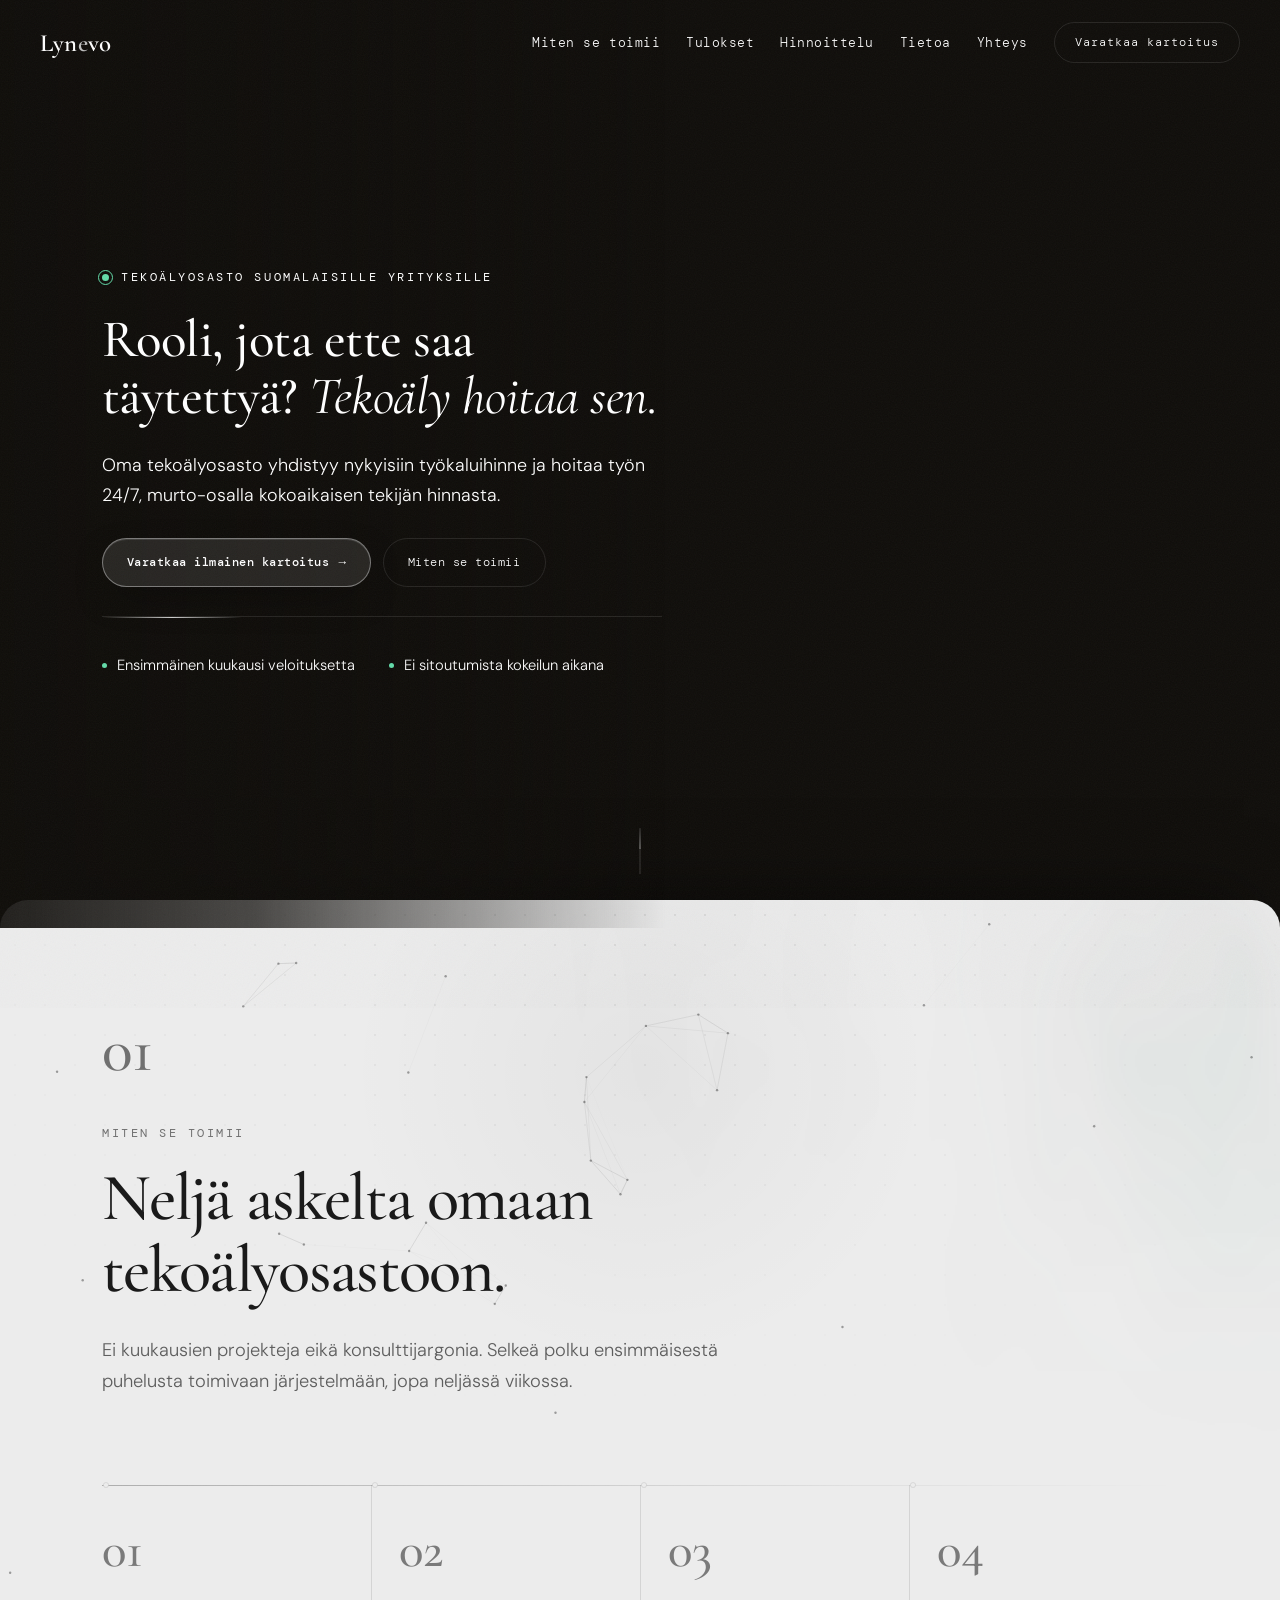
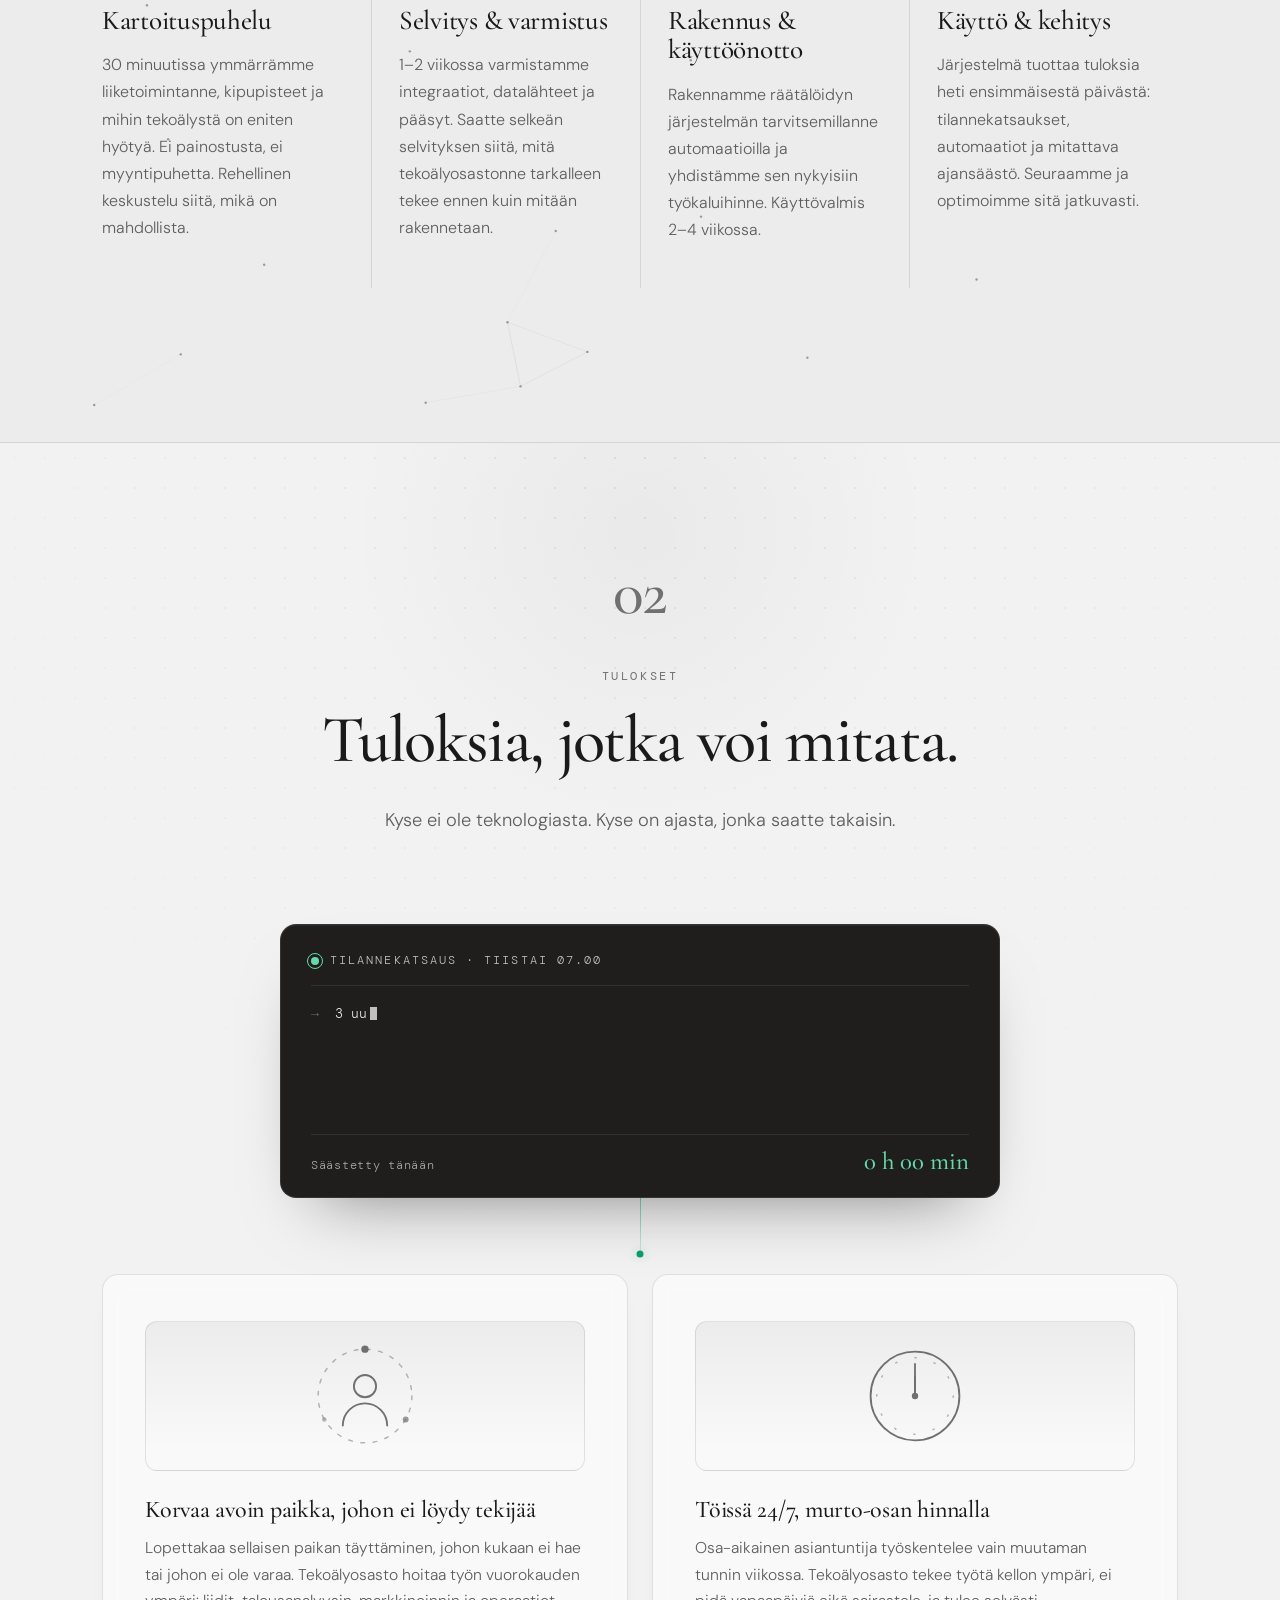
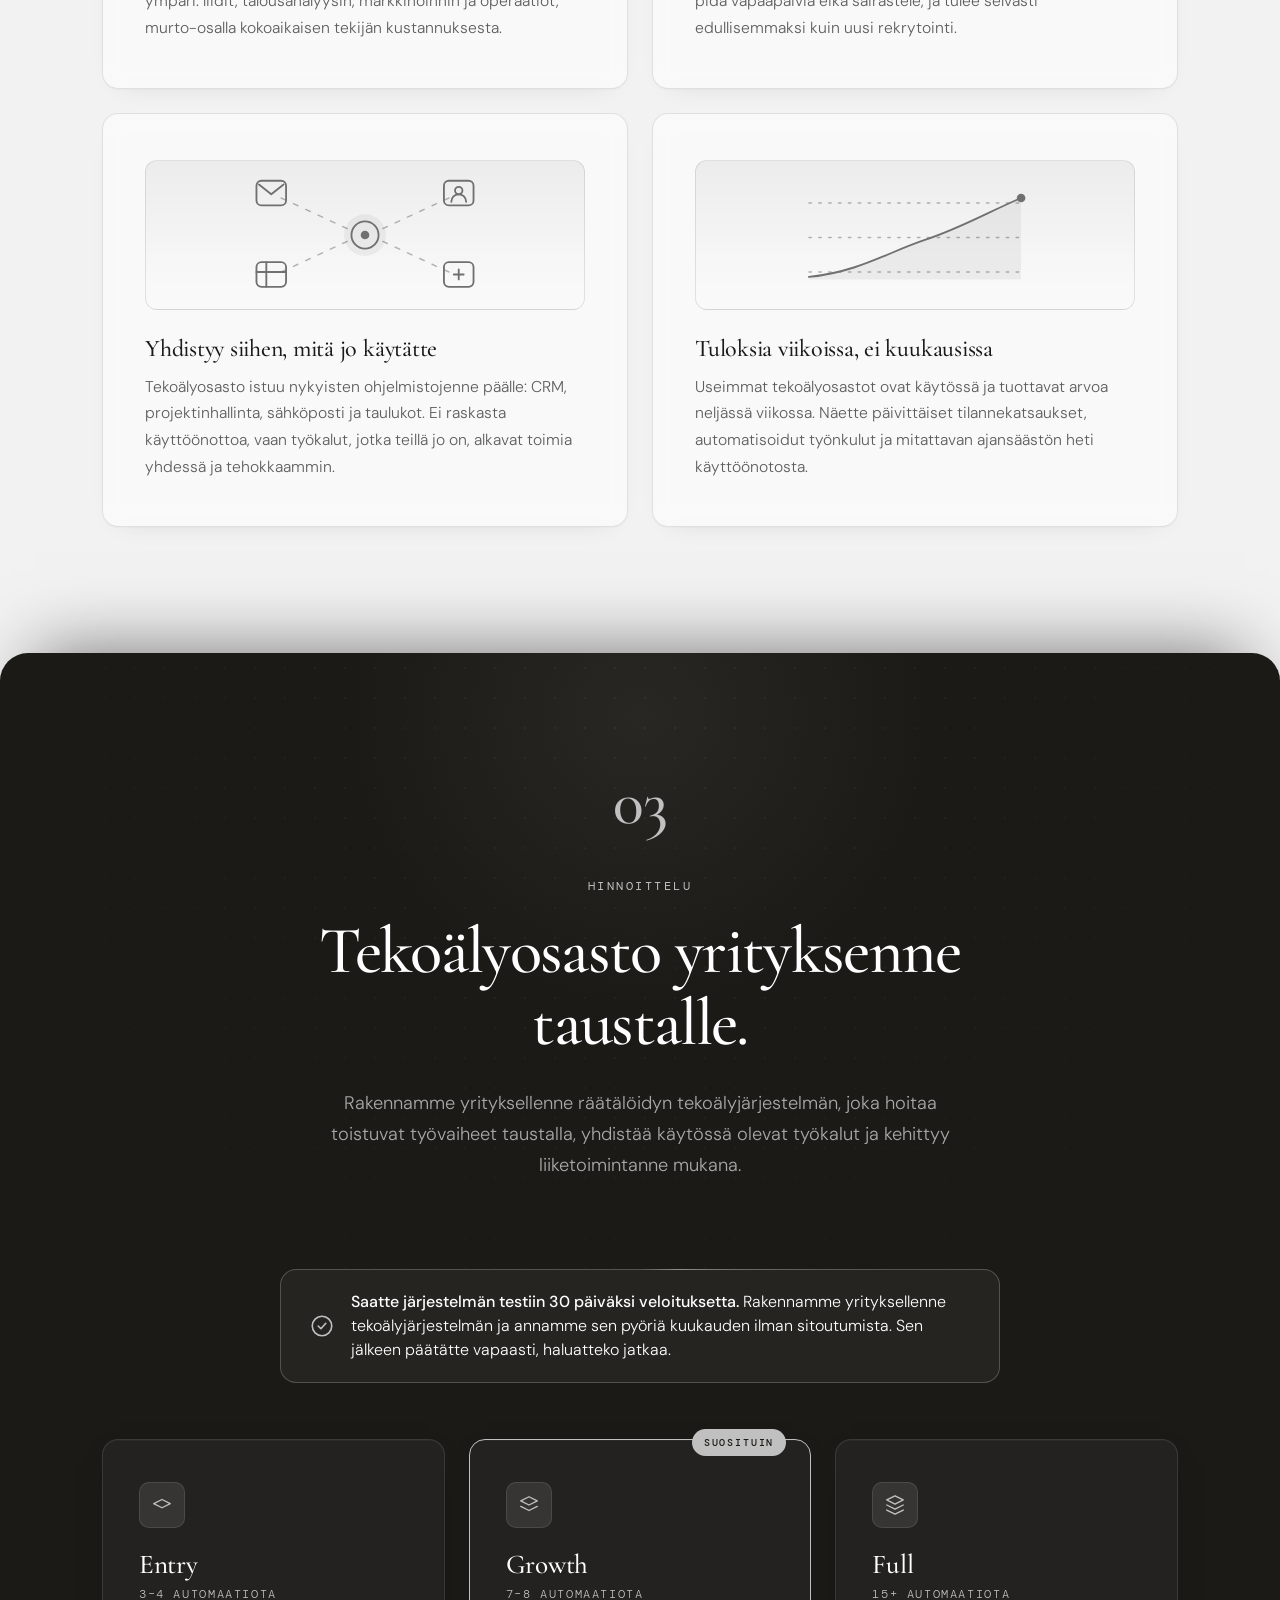
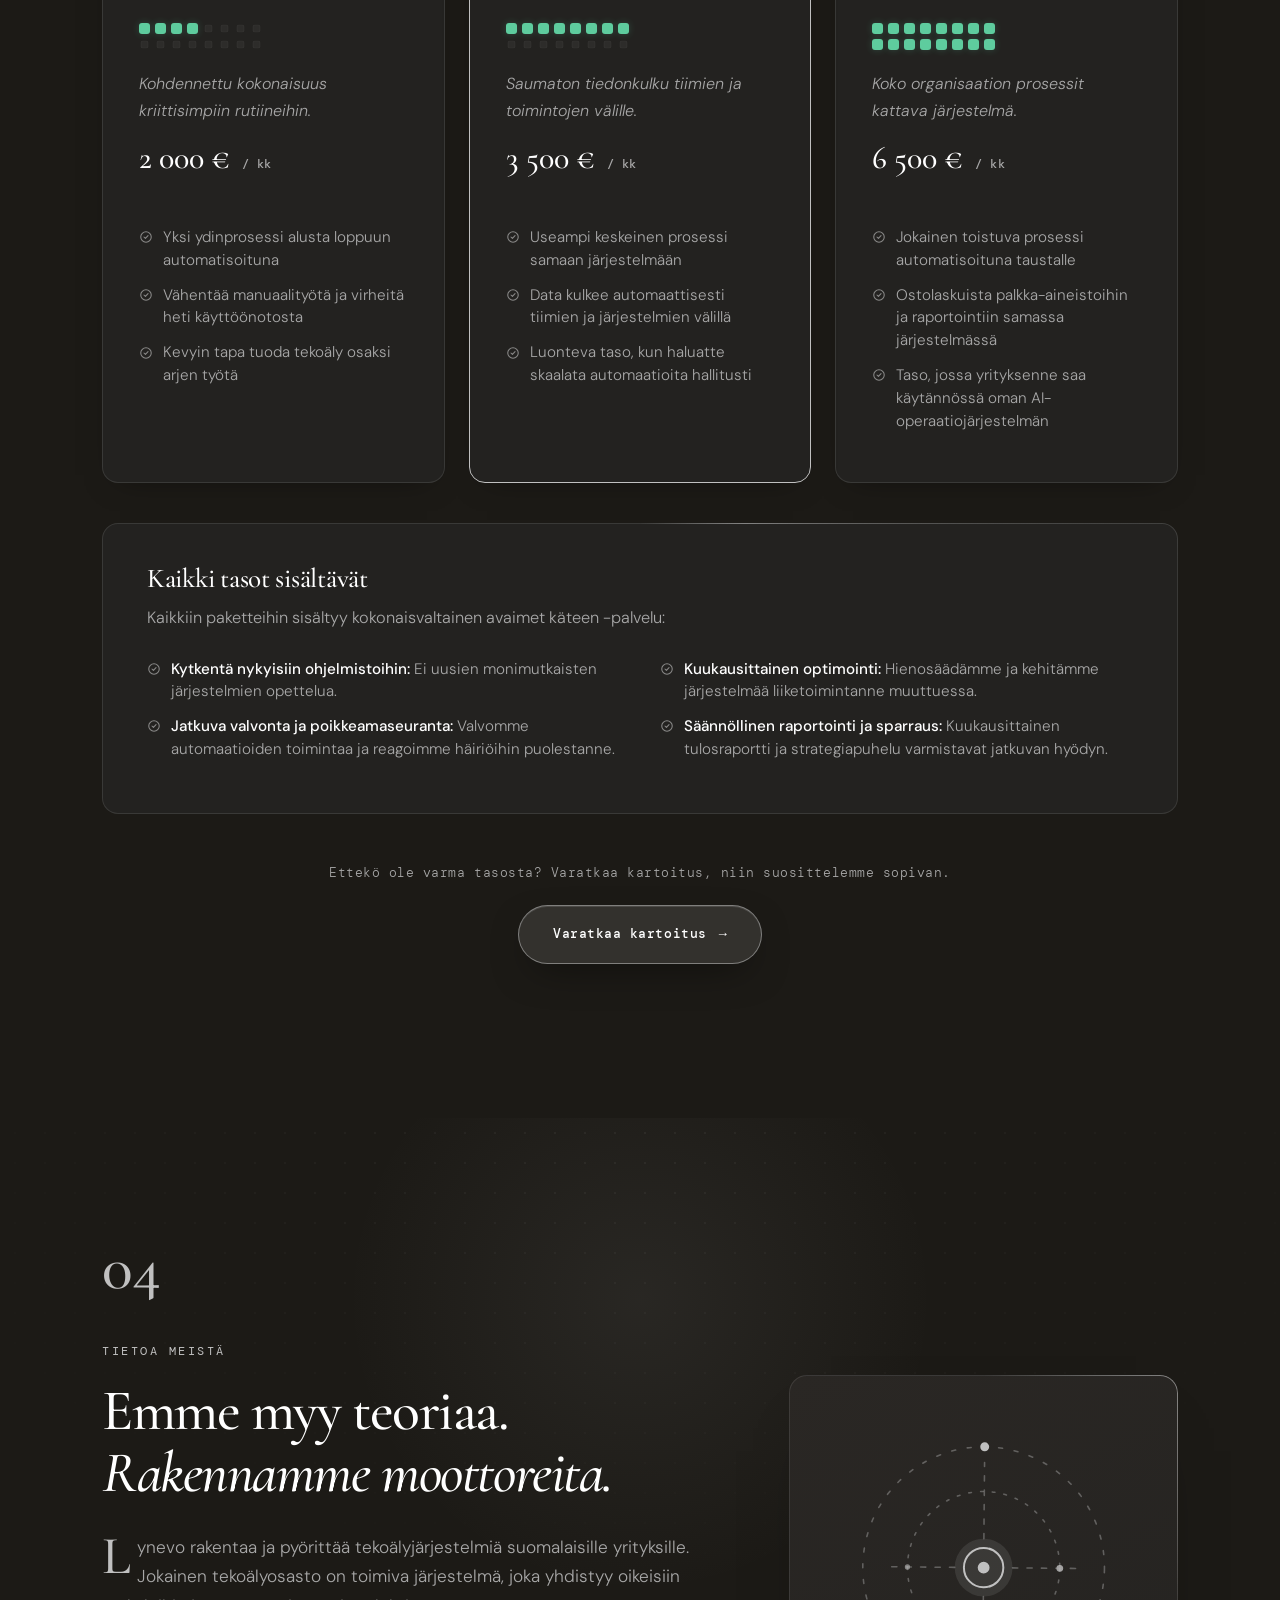
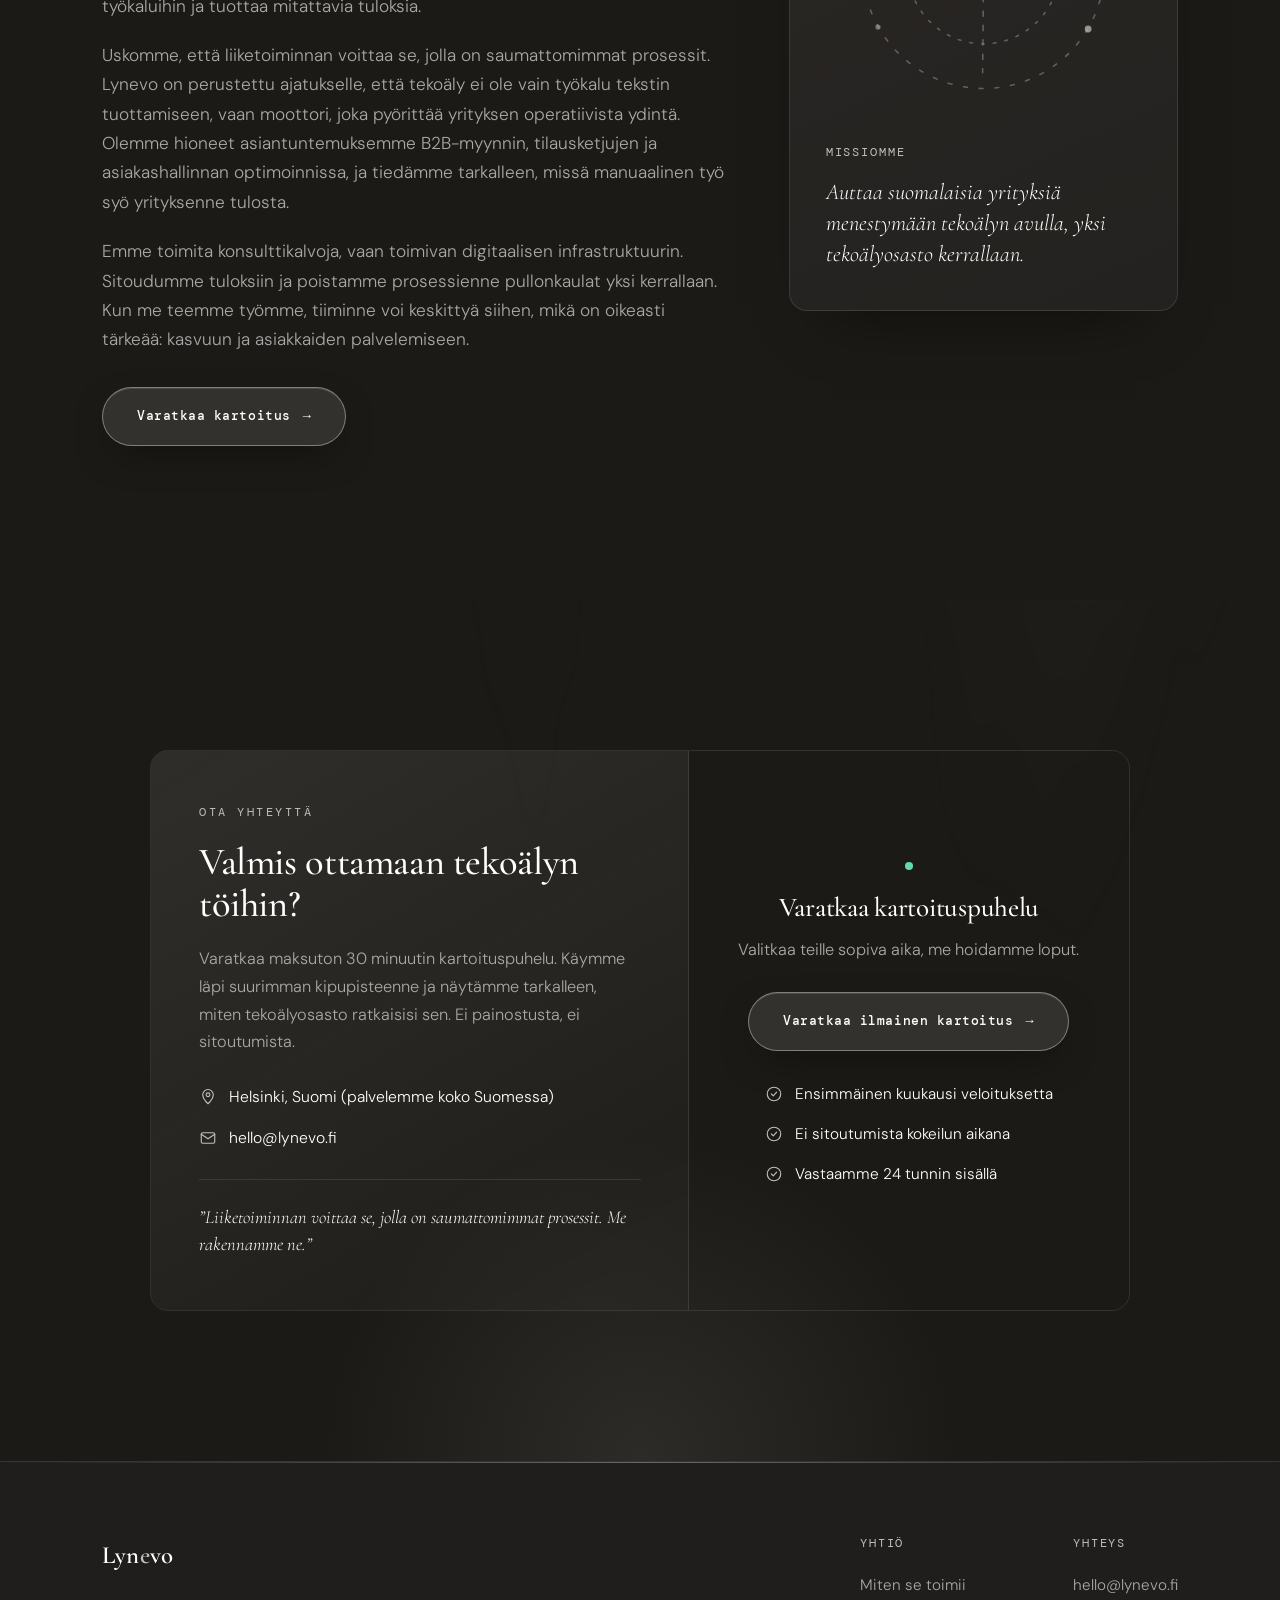
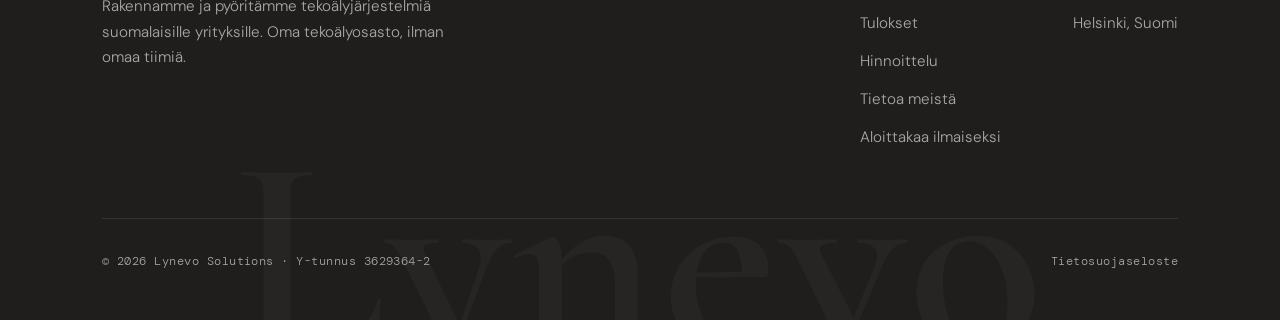
==== commit b19718d3: "Boxin ingressi: "huoleton" -> "kokonaisvaltainen avaimet kateen -palvelu" Co-Authored-By: Claude Opu" ====
--- a/index.html
+++ b/index.html
@@ -1554,7 +1554,7 @@
     </div>
     <div class="tiers-included glow-border reveal">
       <h3>Kaikki tasot sisältävät</h3>
-      <p class="tiers-included-intro">Kaikkiin paketteihin sisältyy huoleton avaimet käteen -palvelu:</p>
+      <p class="tiers-included-intro">Kaikkiin paketteihin sisältyy kokonaisvaltainen avaimet käteen -palvelu:</p>
       <ul class="tier-features tiers-included-list">
         <li><strong>Kytkentä nykyisiin ohjelmistoihin:</strong> Ei uusien monimutkaisten järjestelmien opettelua.</li>
         <li><strong>Kuukausittainen optimointi:</strong> Hienosäädämme ja kehitämme järjestelmää liiketoimintanne muuttuessa.</li>
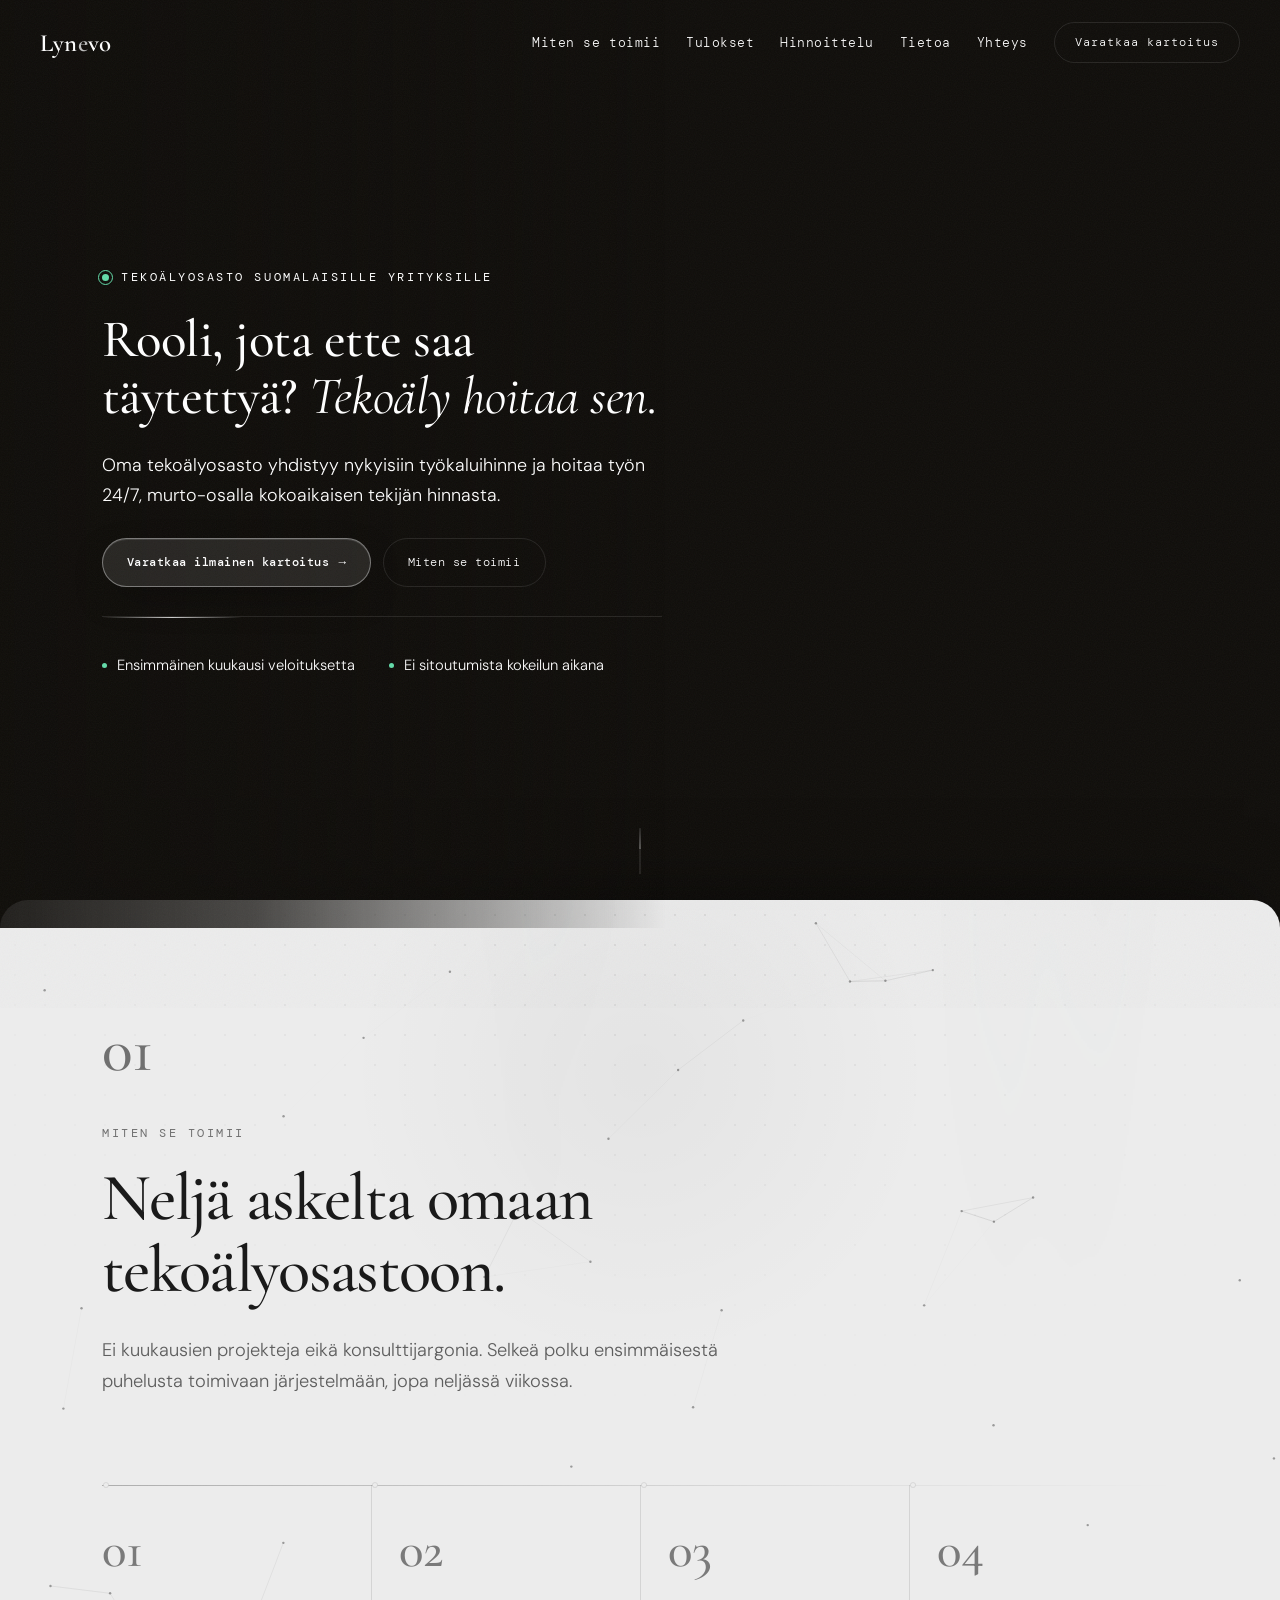
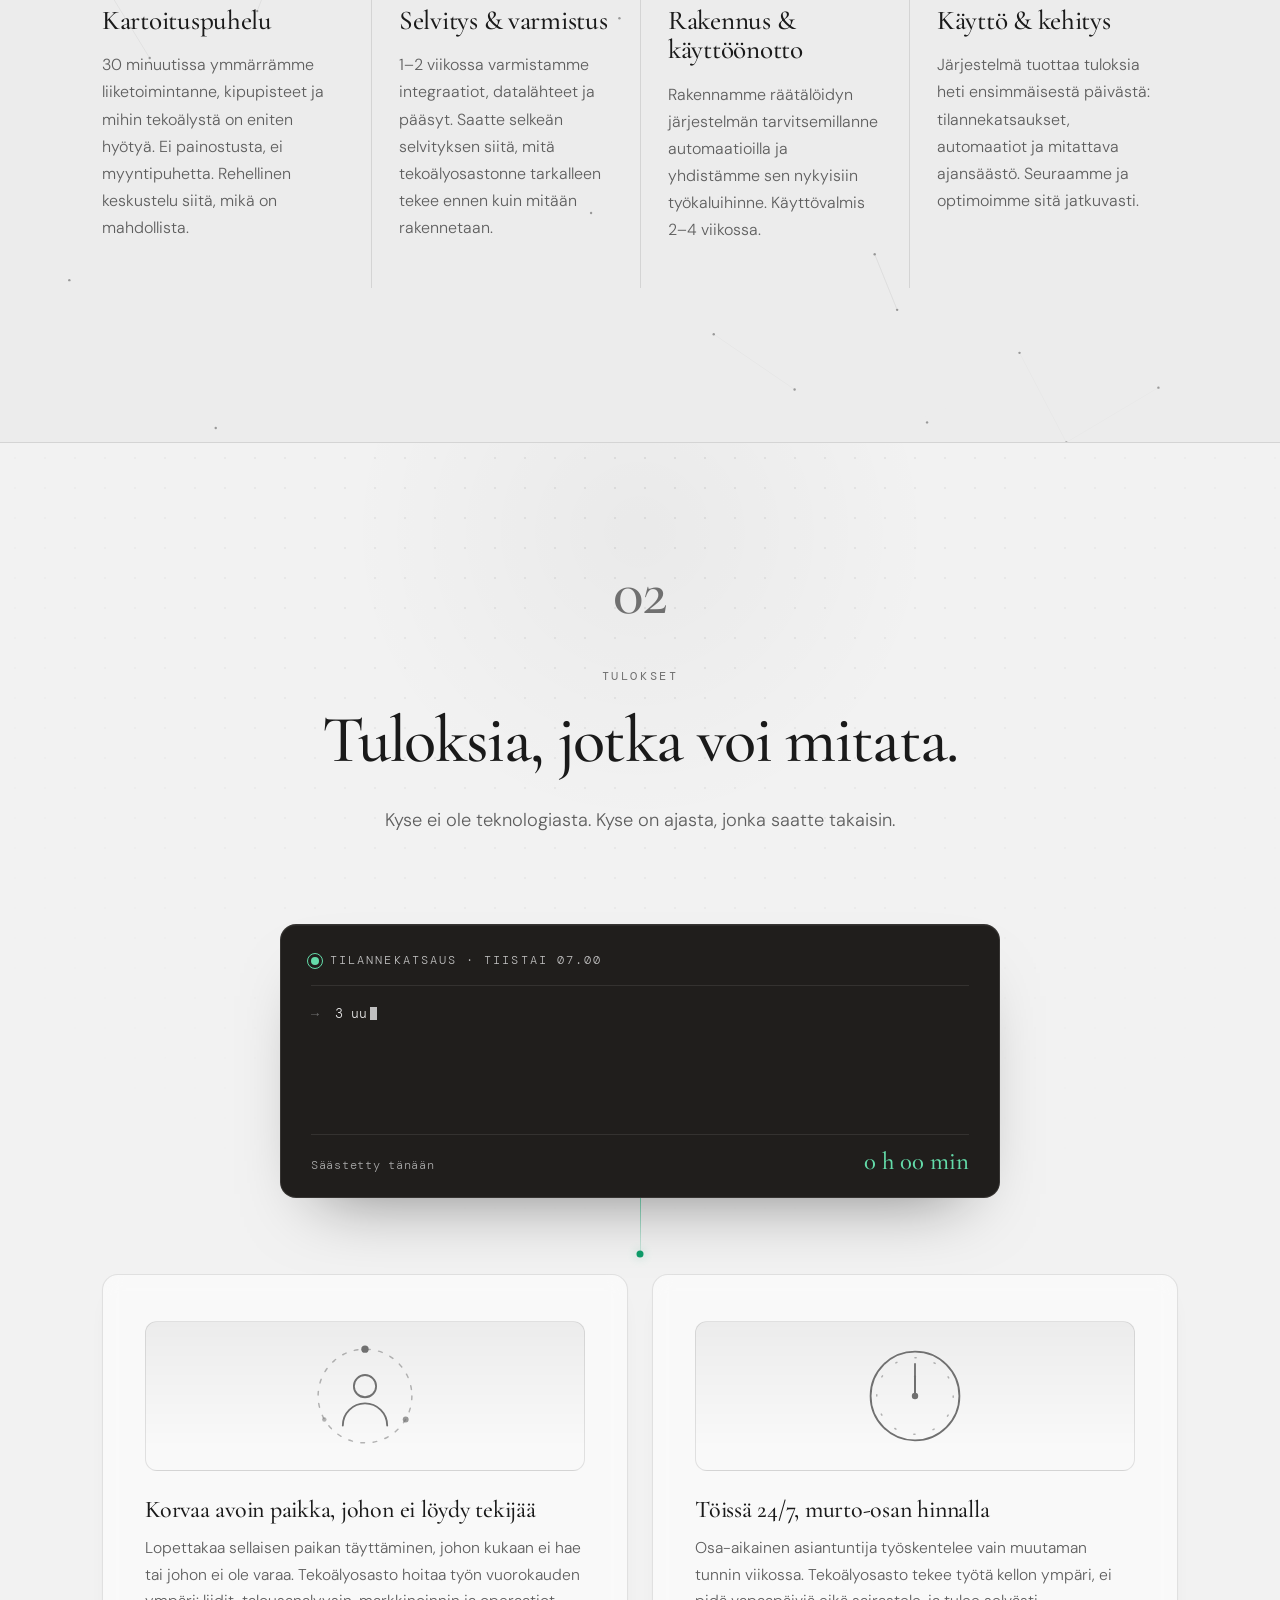
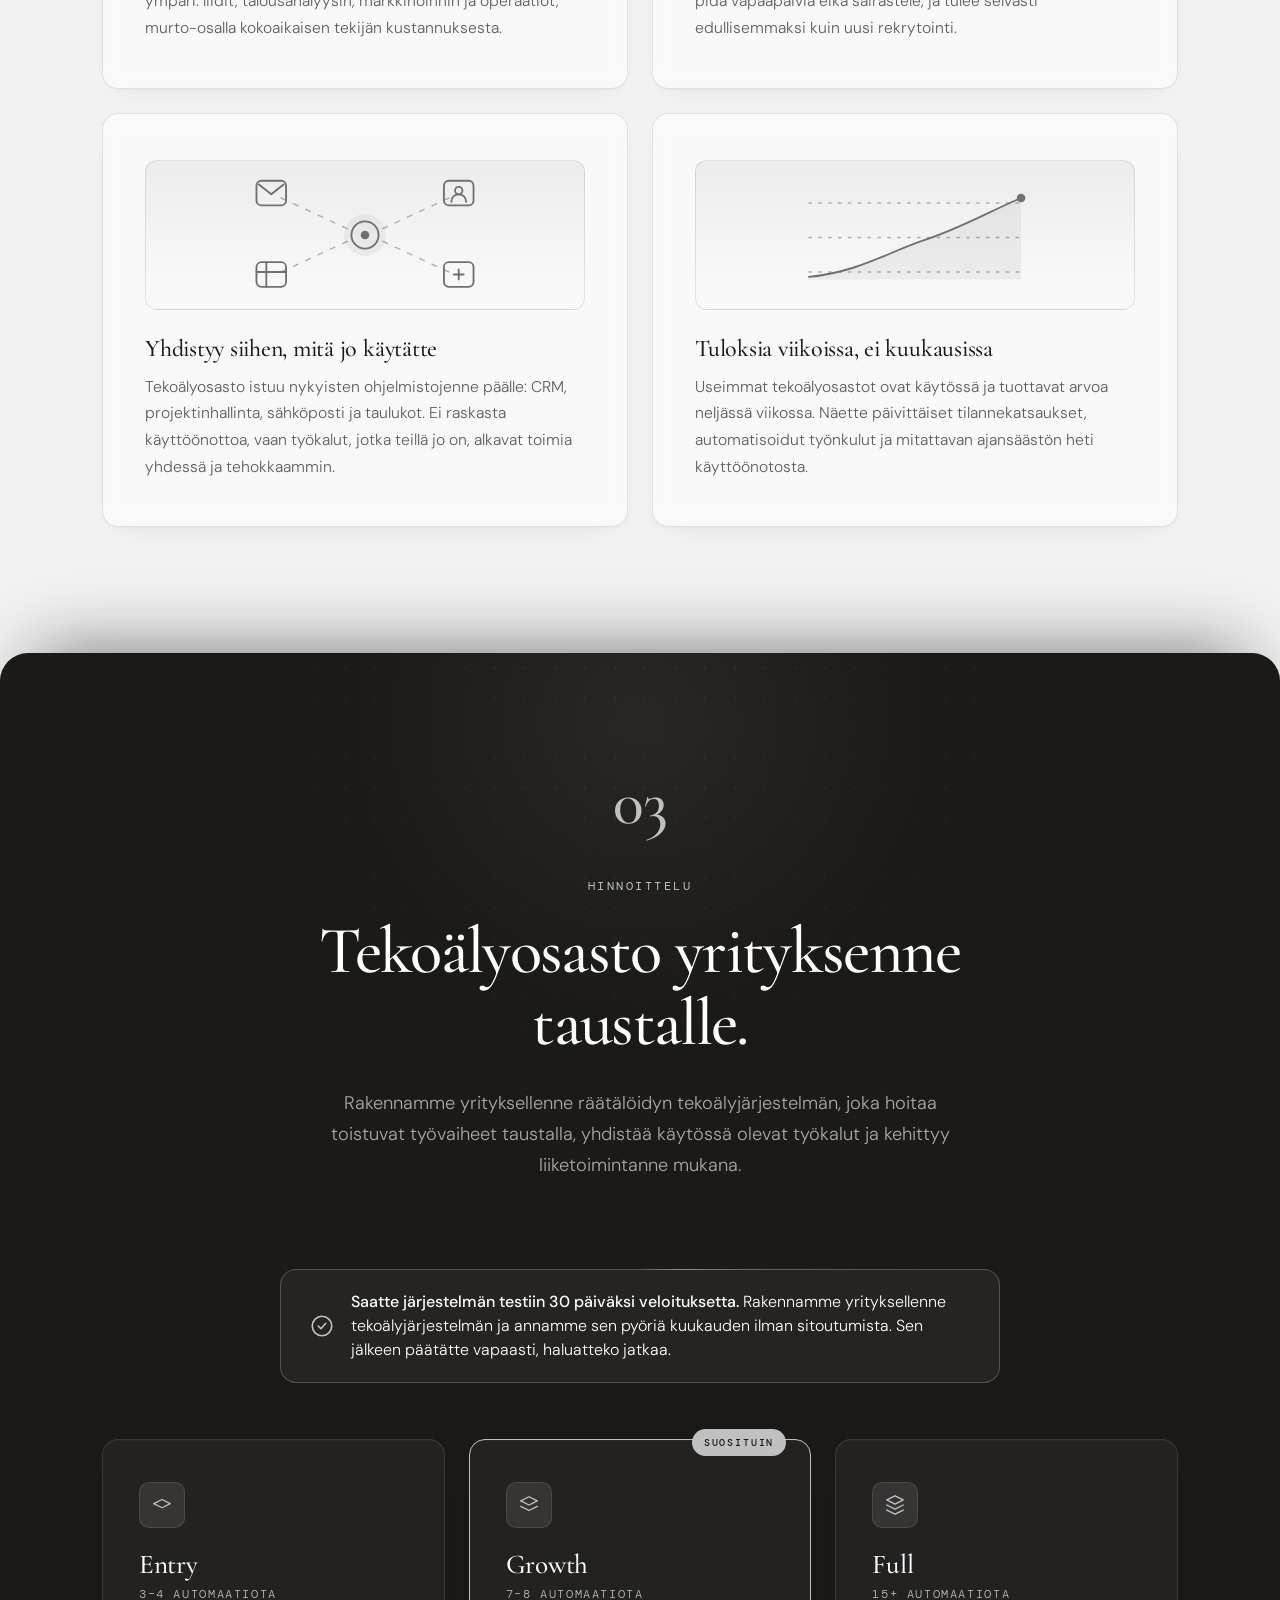
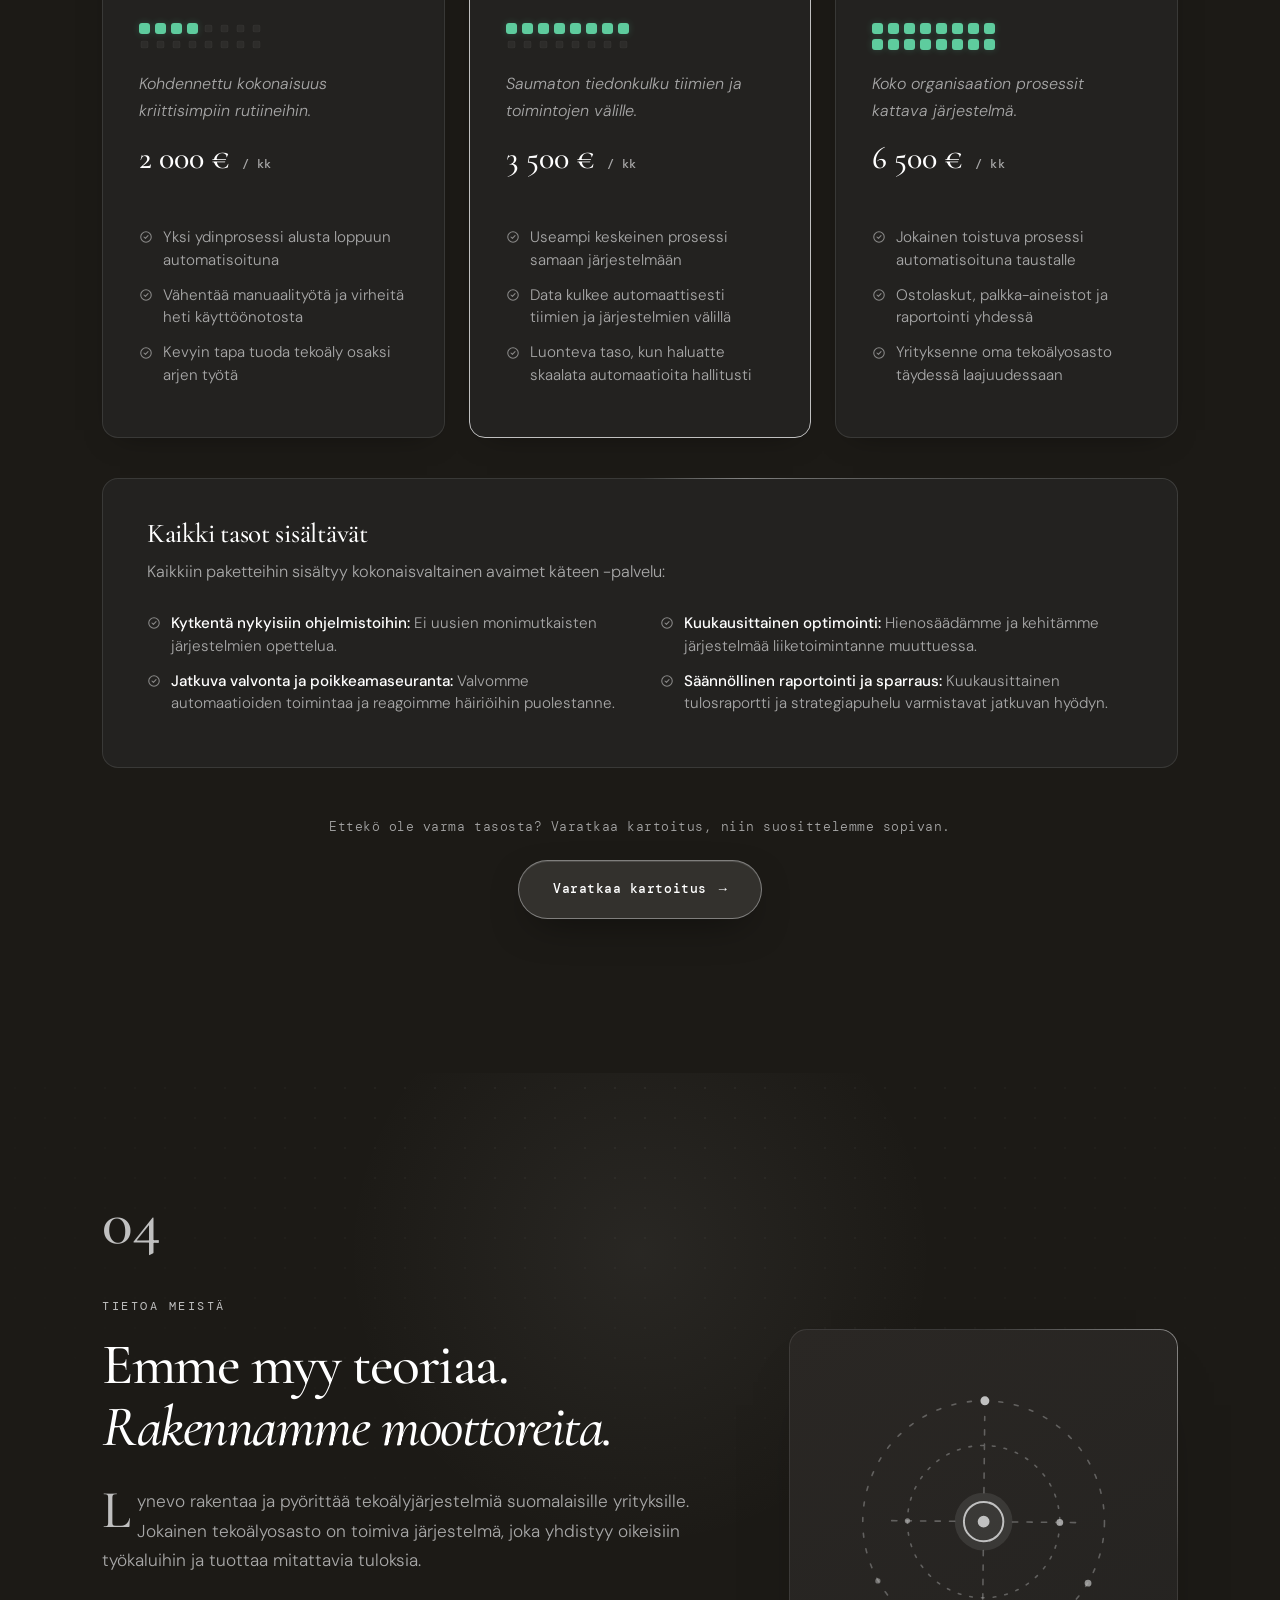
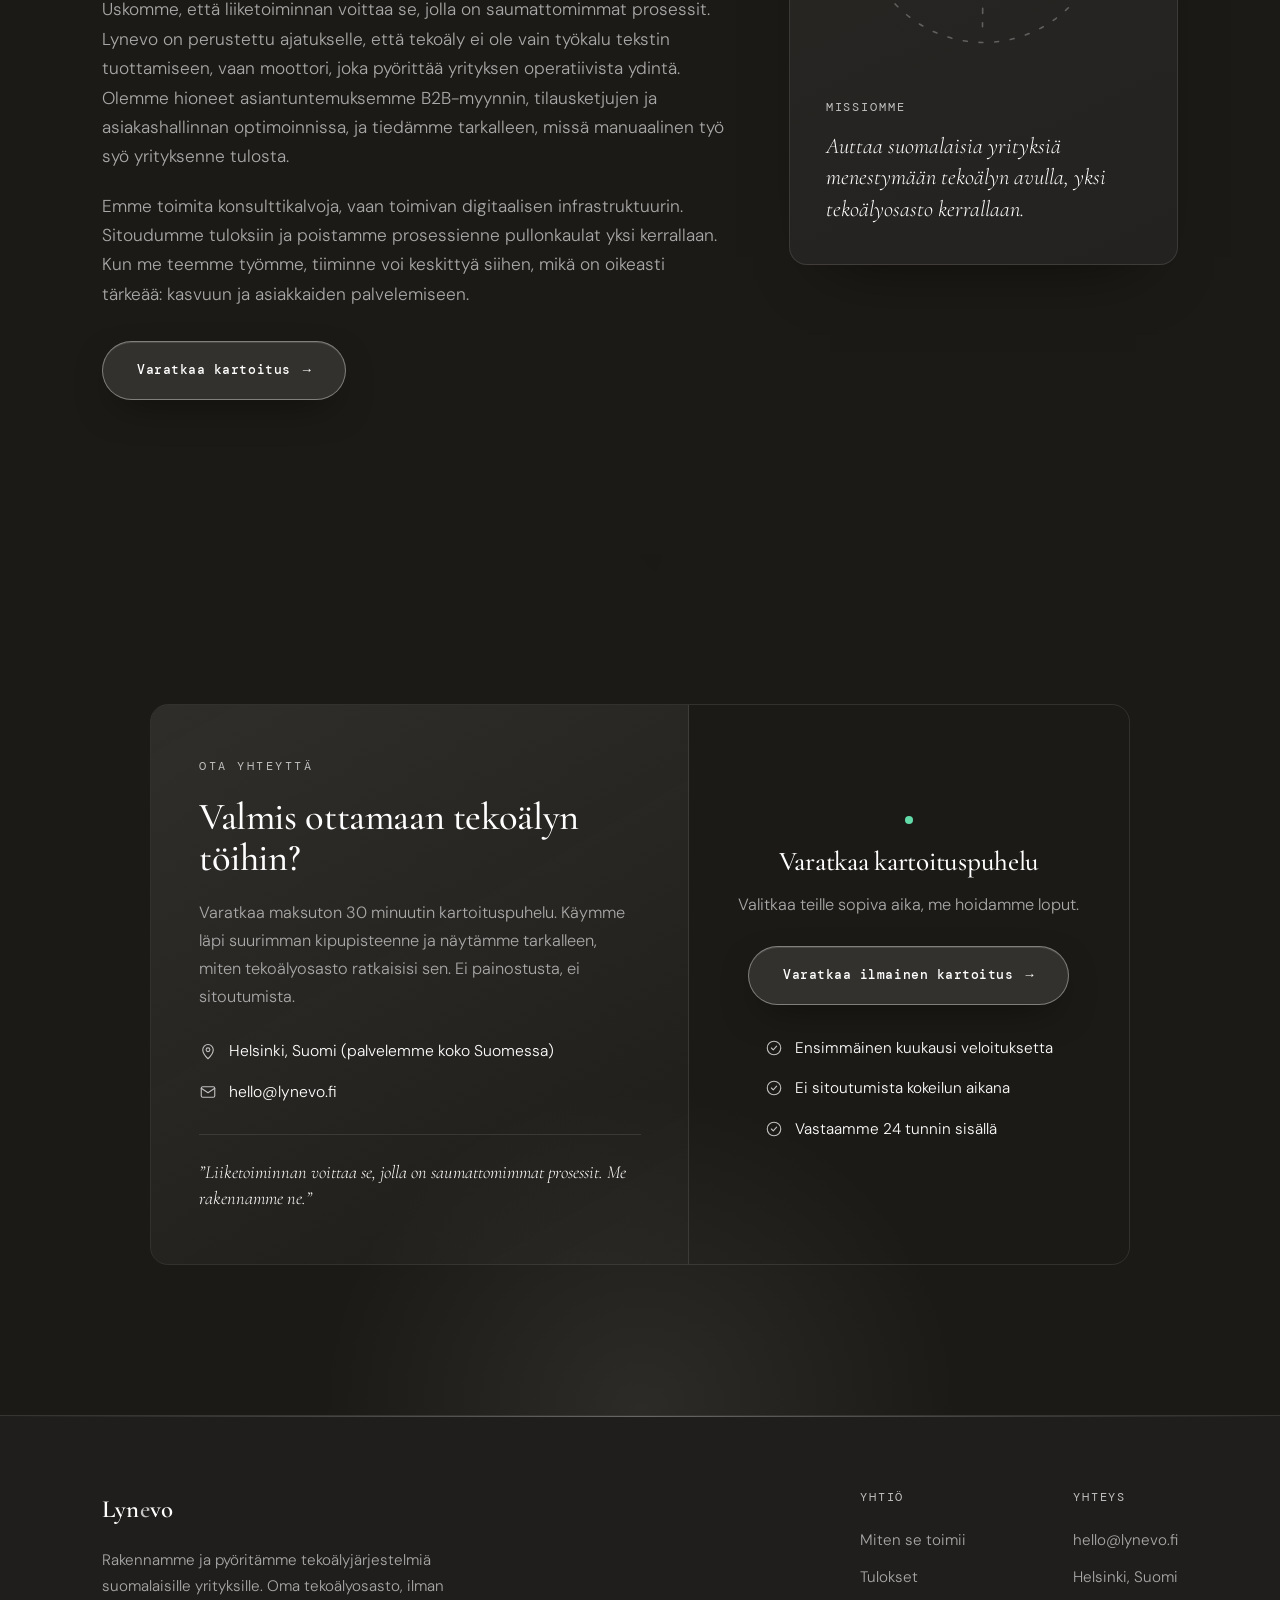
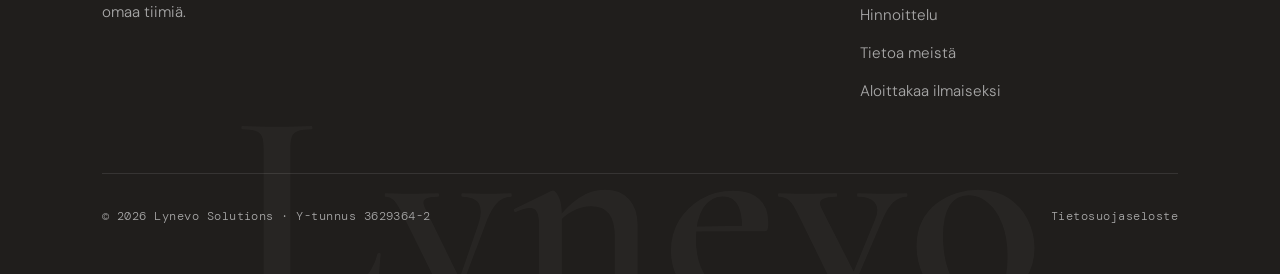
==== commit e16fe507: "Full-kortti: bulletit lyhennetty samaan riviluku kuin muissa korteissa Kaksi viimeista bullettia (68" ====
--- a/index.html
+++ b/index.html
@@ -1547,8 +1547,8 @@
         <div class="tier-price">6&nbsp;500&nbsp;€ <span>/ kk</span></div>
         <ul class="tier-features">
           <li>Jokainen toistuva prosessi automatisoituna taustalle</li>
-          <li>Ostolaskuista palkka-aineistoihin ja raportointiin samassa järjestelmässä</li>
-          <li>Taso, jossa yrityksenne saa käytännössä oman AI-operaatiojärjestelmän</li>
+          <li>Ostolaskut, palkka-aineistot ja raportointi yhdessä</li>
+          <li>Yrityksenne oma tekoälyosasto täydessä laajuudessaan</li>
         </ul>
       </div>
     </div>
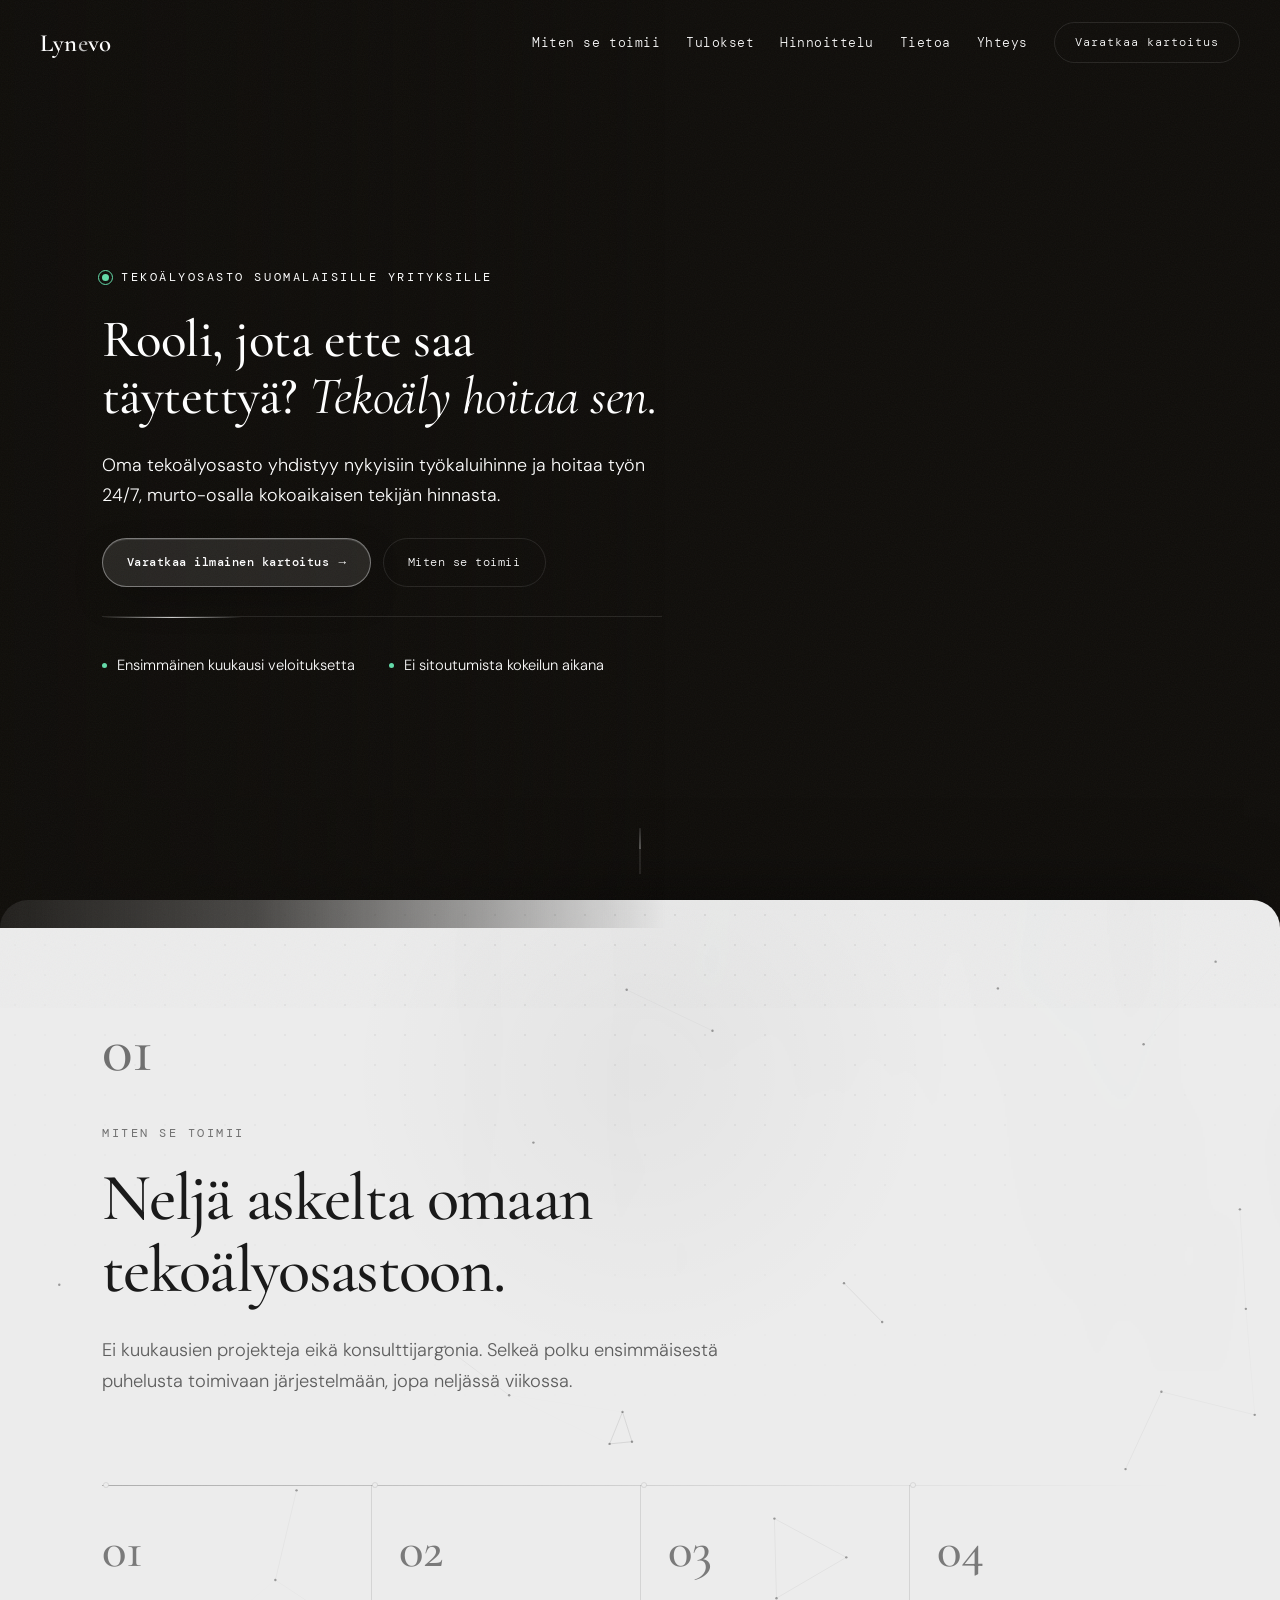
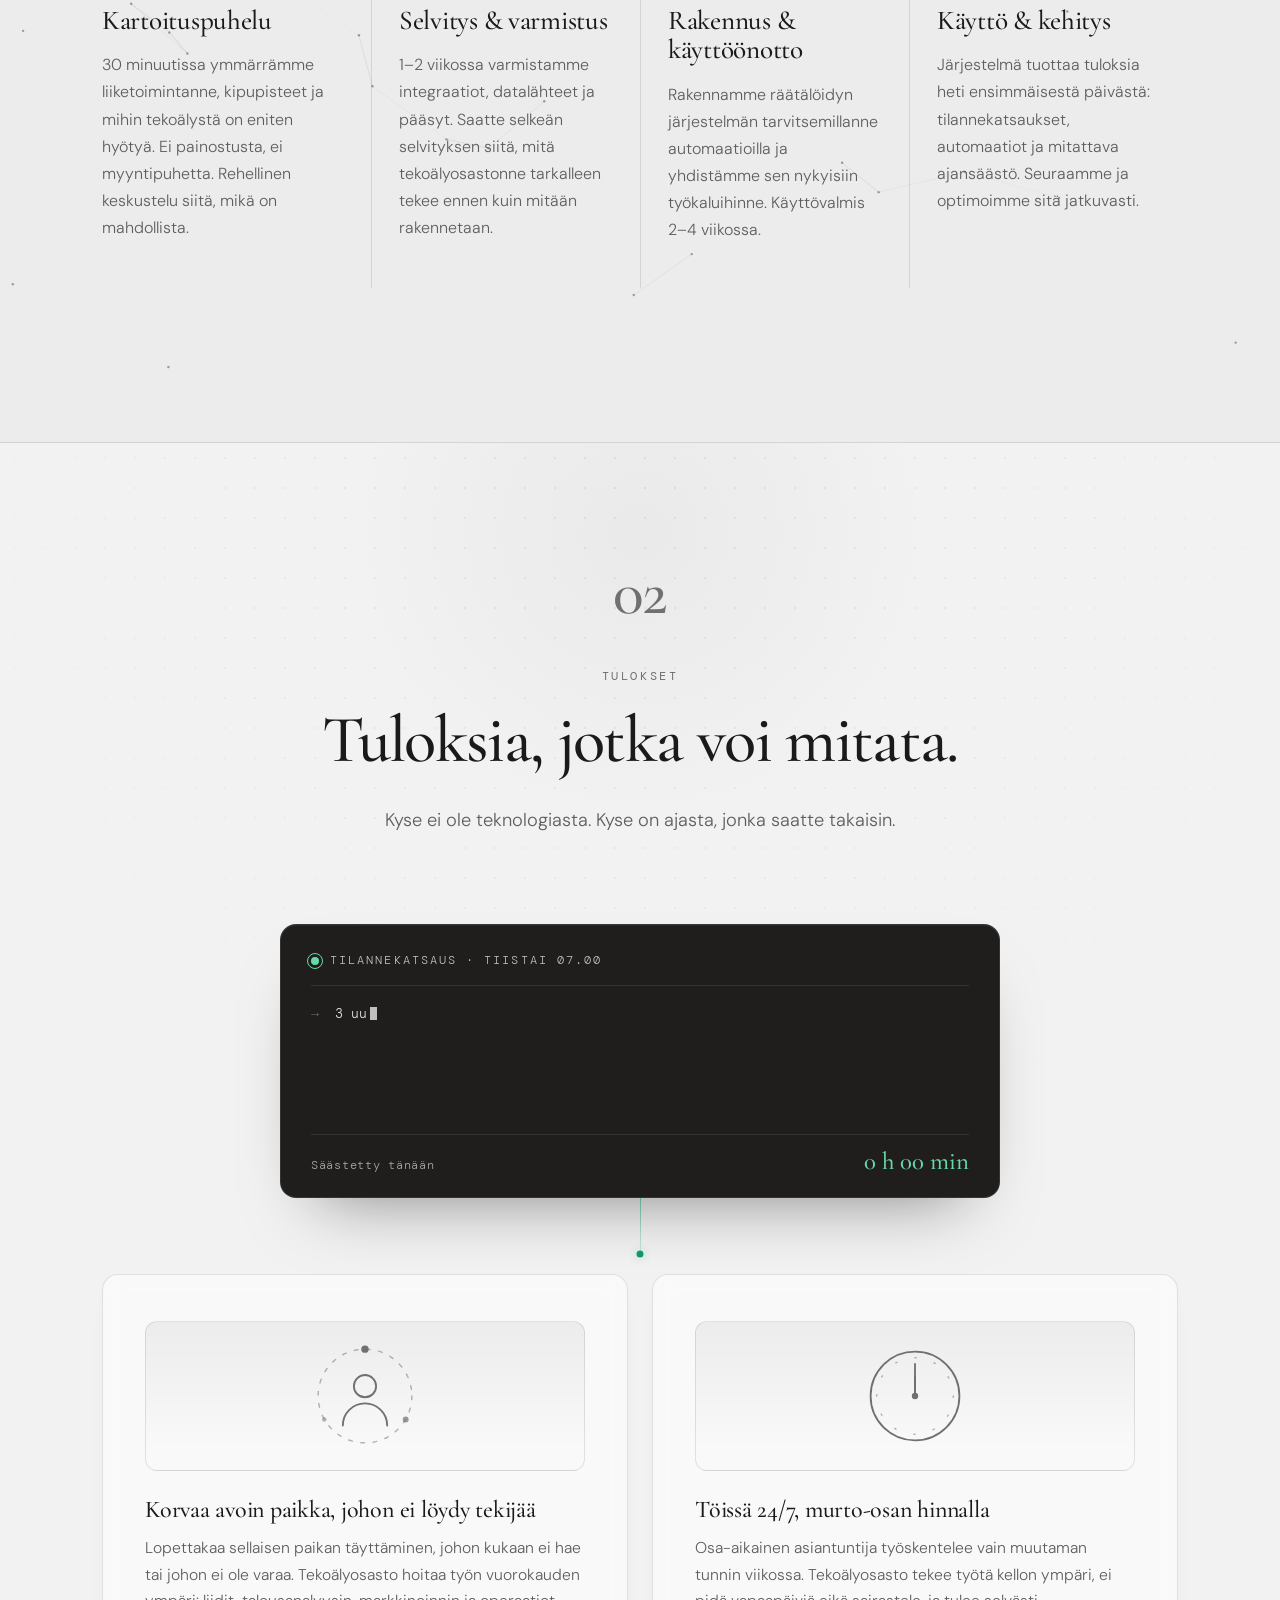
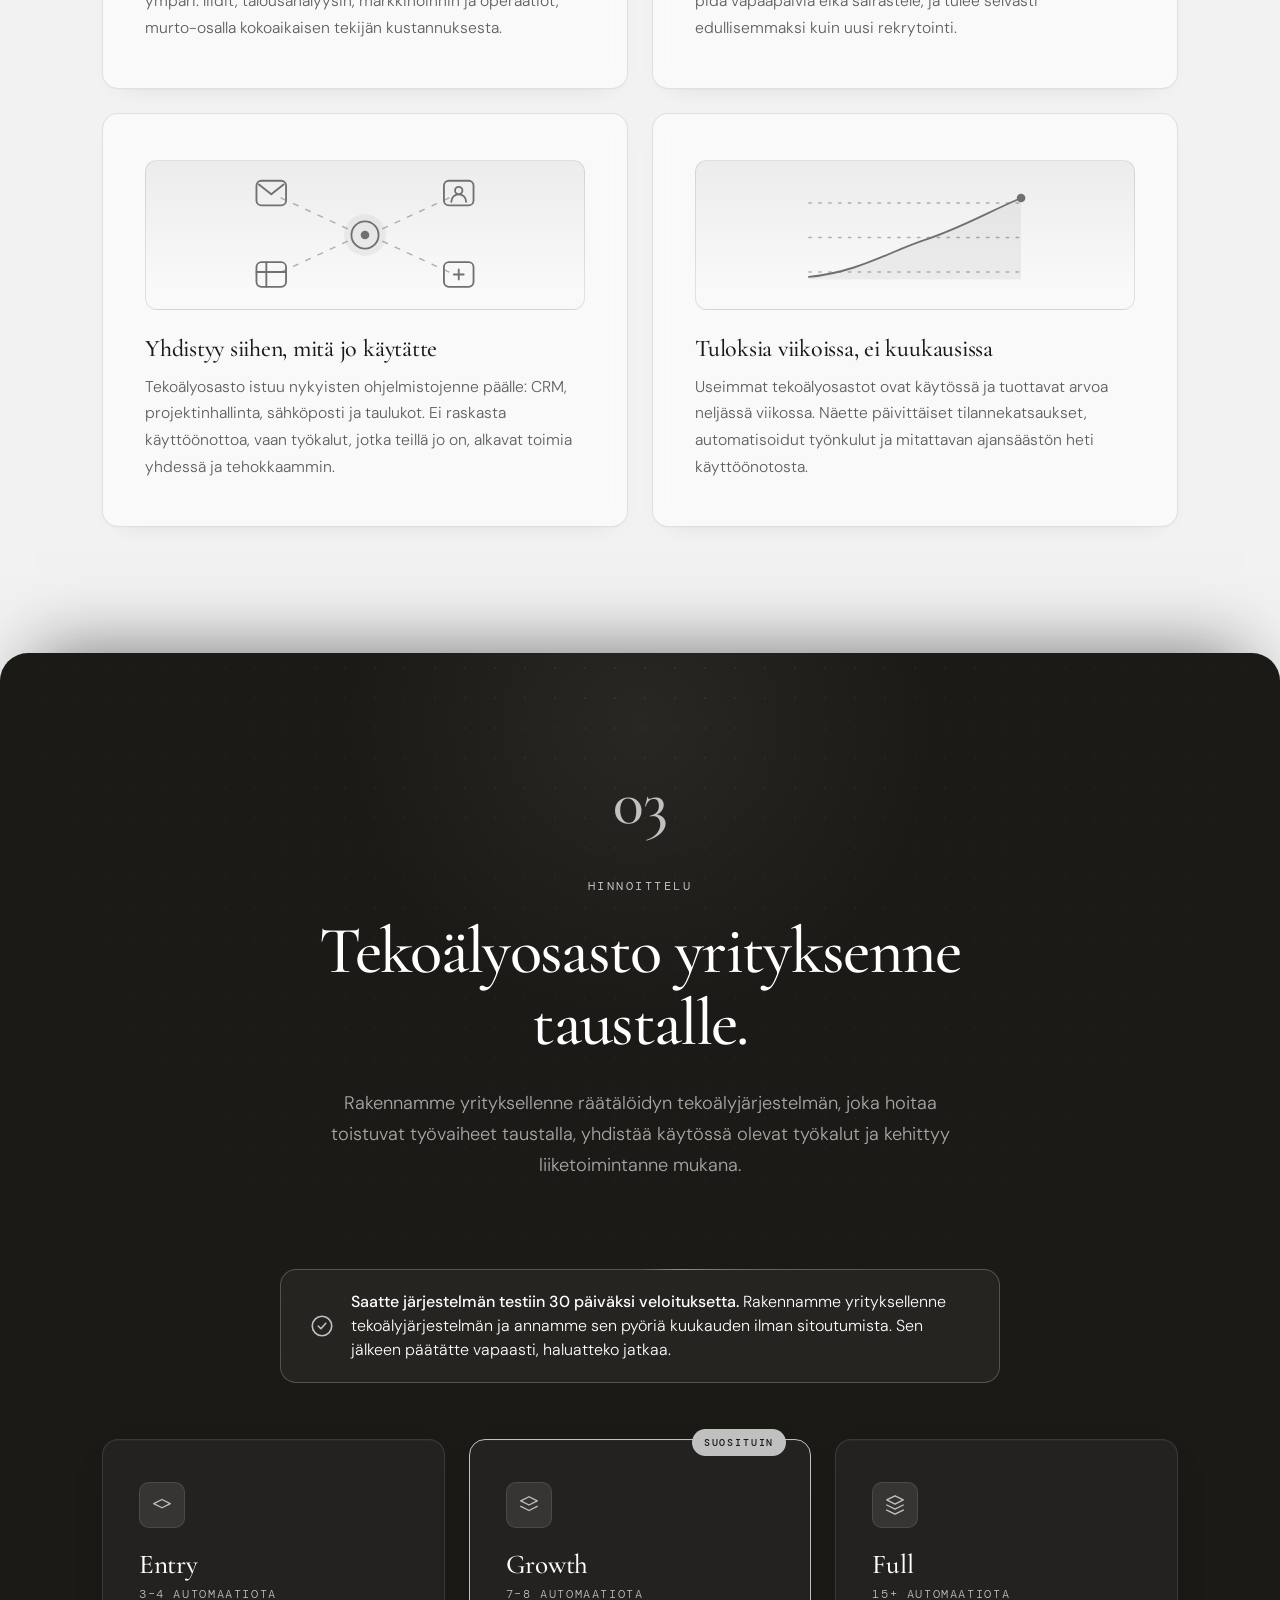
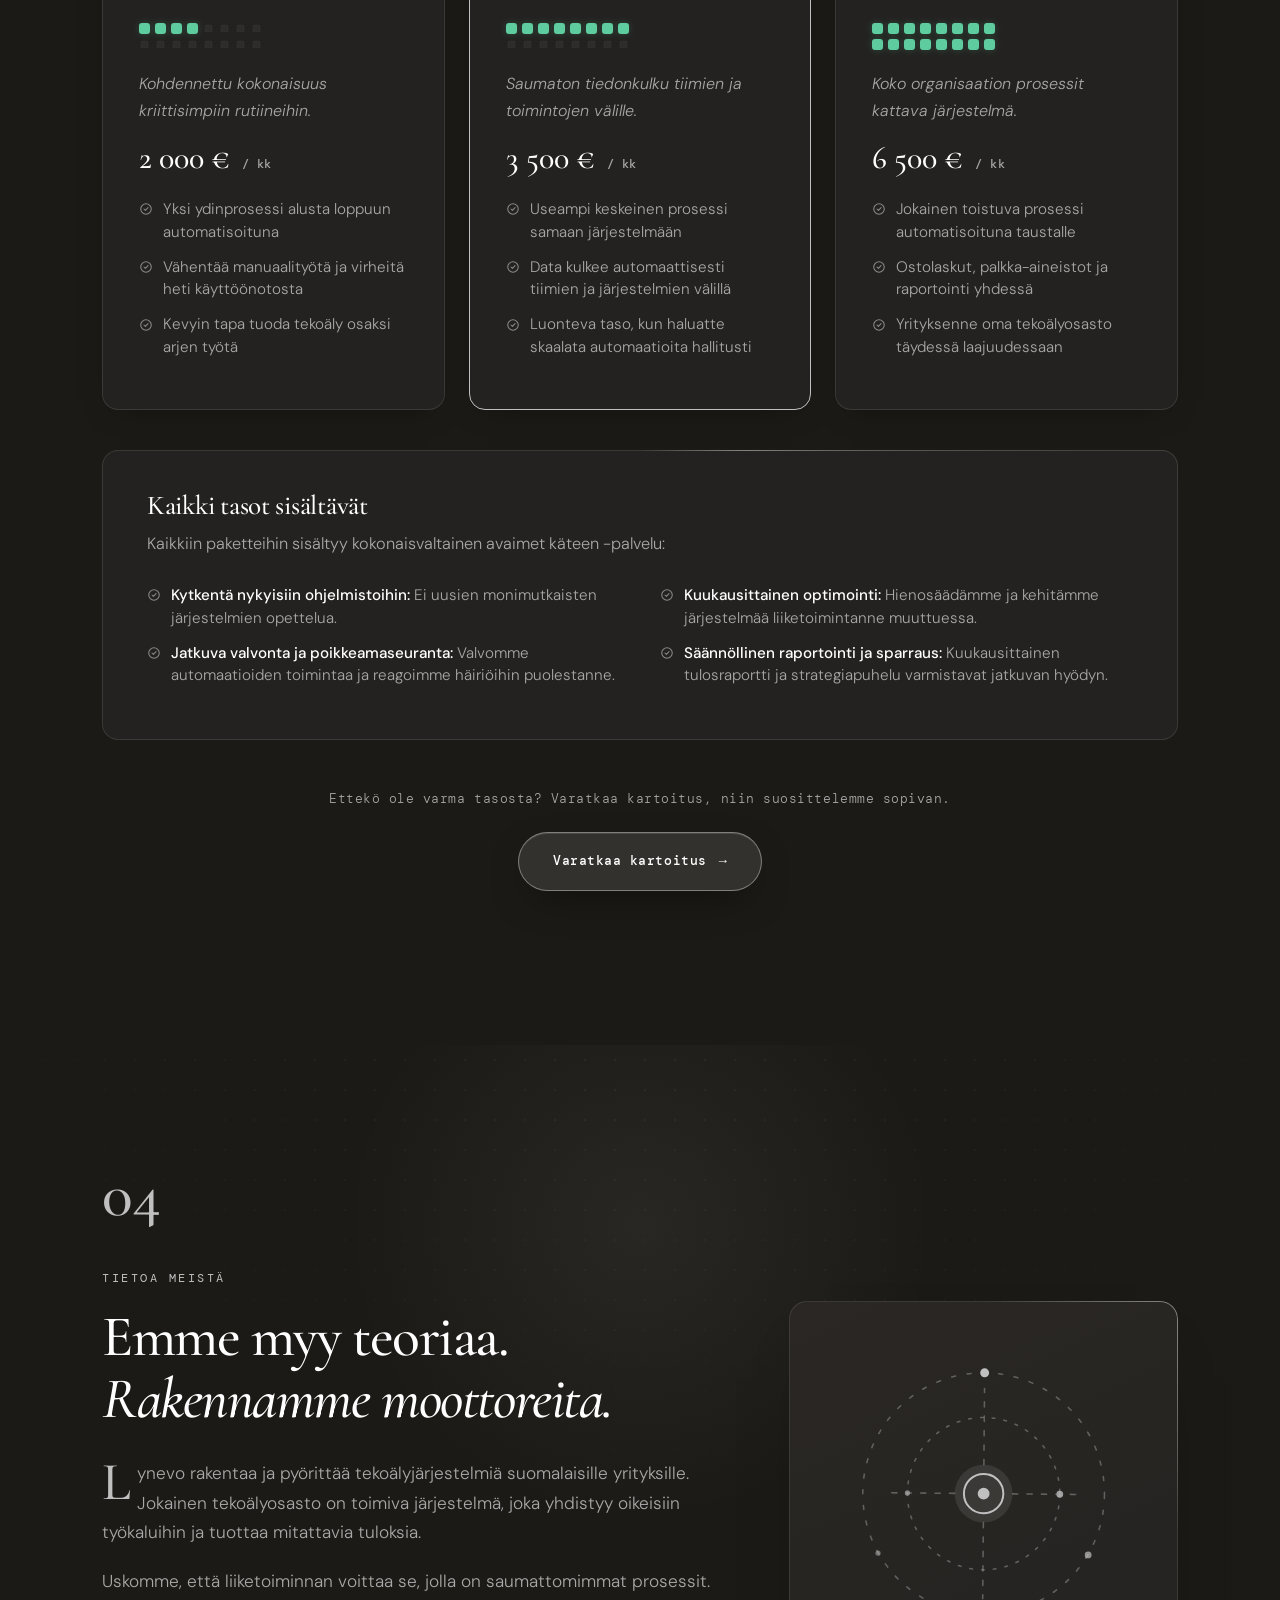
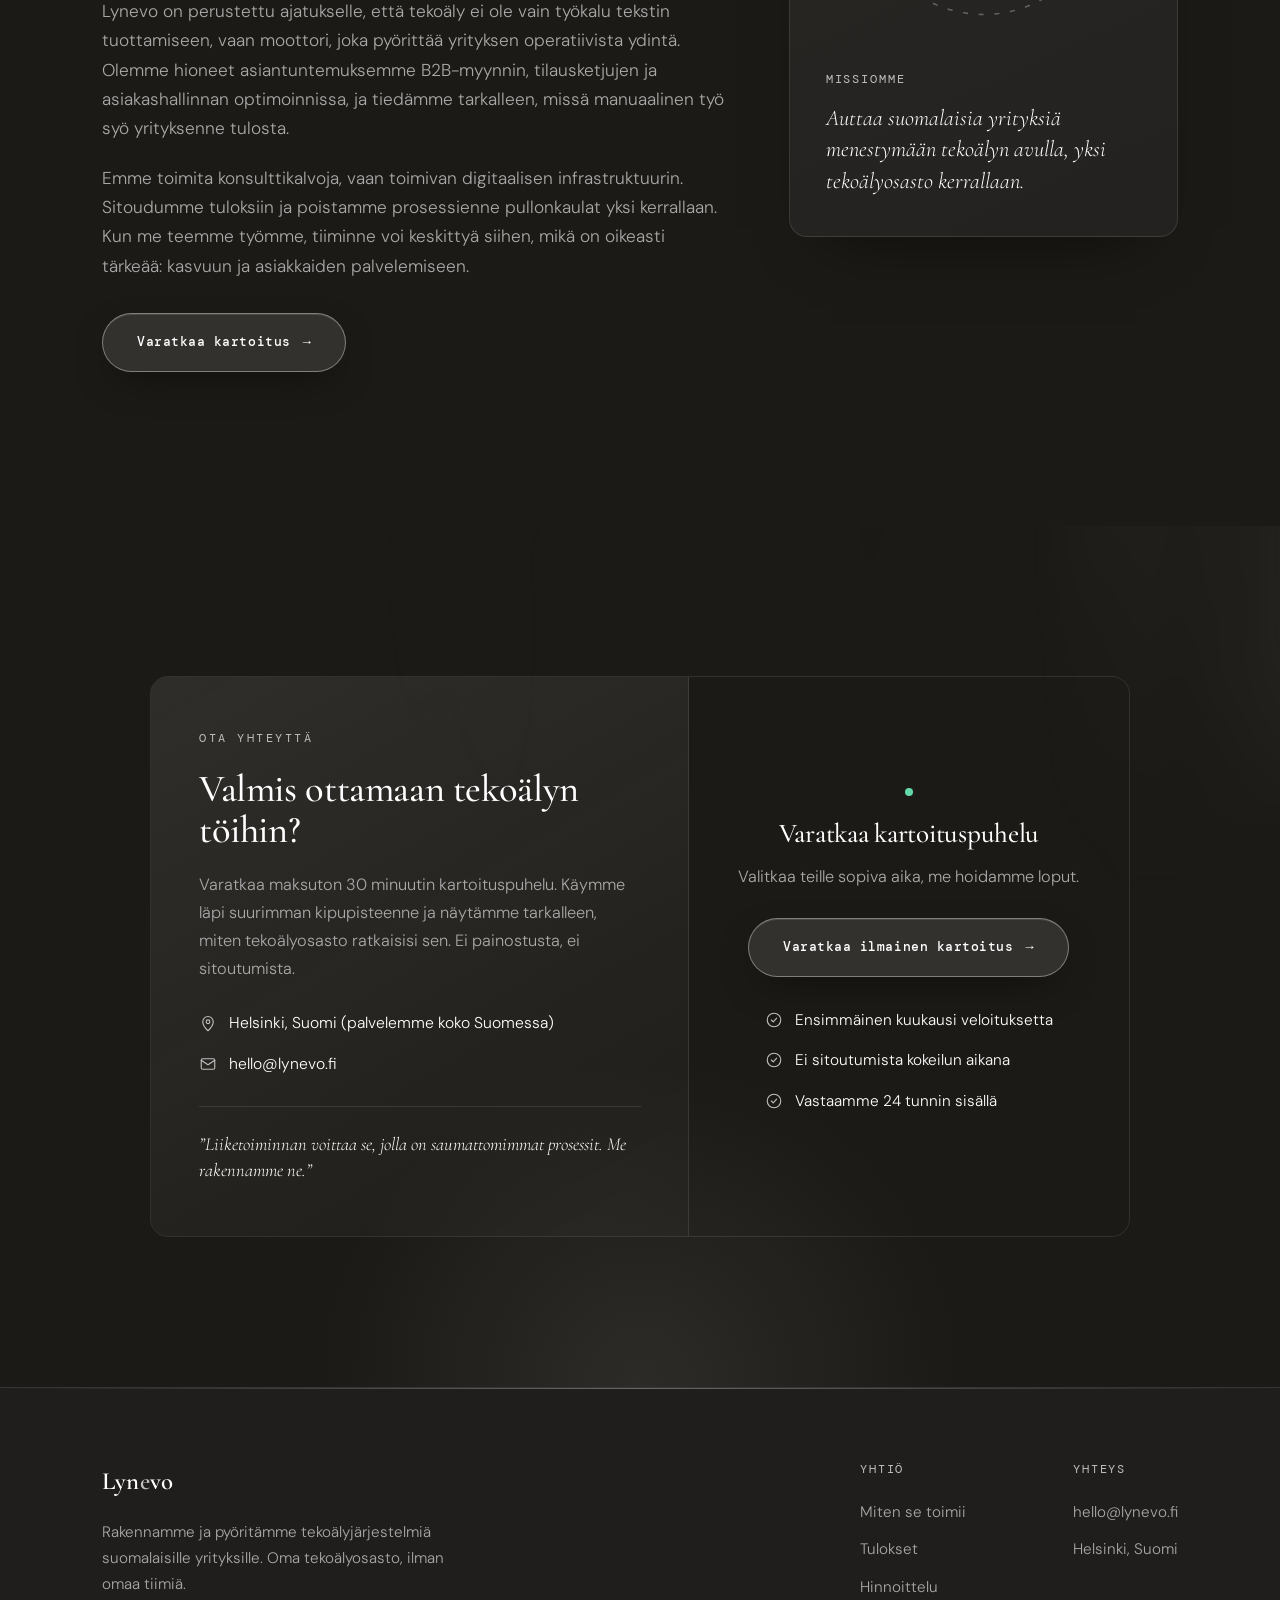
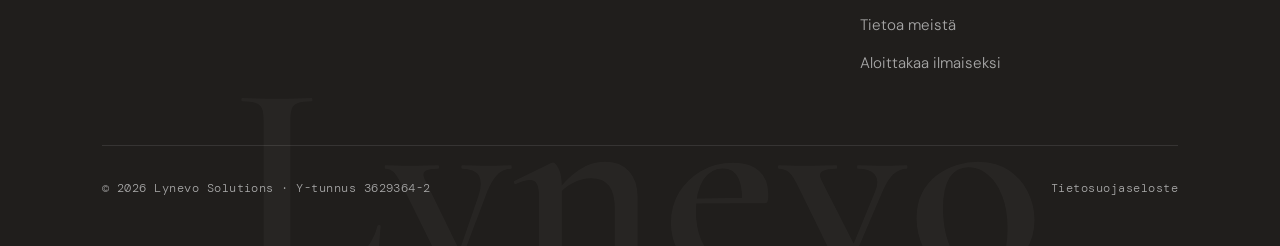
==== commit a56f106a: "Hinnoittelukortit: pienennetty tyhja vali hinnan alapuolella 44px varaus oli jaanne poistetusta koke" ====
--- a/index.html
+++ b/index.html
@@ -503,8 +503,8 @@
   .trial-banner p { font-size: 1rem; color: var(--text); line-height: 1.5; }
   .trial-banner strong { font-weight: 500; }
   .tier-features { list-style: none; margin: 0; padding: 0; }
-  /* No tier carries a trial line: keep the original rhythm between price and features */
-  .tier-price + .tier-features { margin-top: 44px; }
+  /* Price gets a little more air than a paragraph, but stays in the card's rhythm */
+  .tier-price + .tier-features { margin-top: 16px; }
   .tier-features li {
     position: relative; margin-bottom: 12px; padding-left: 24px;
     color: var(--text-muted); font-size: 0.95rem; line-height: 1.5;
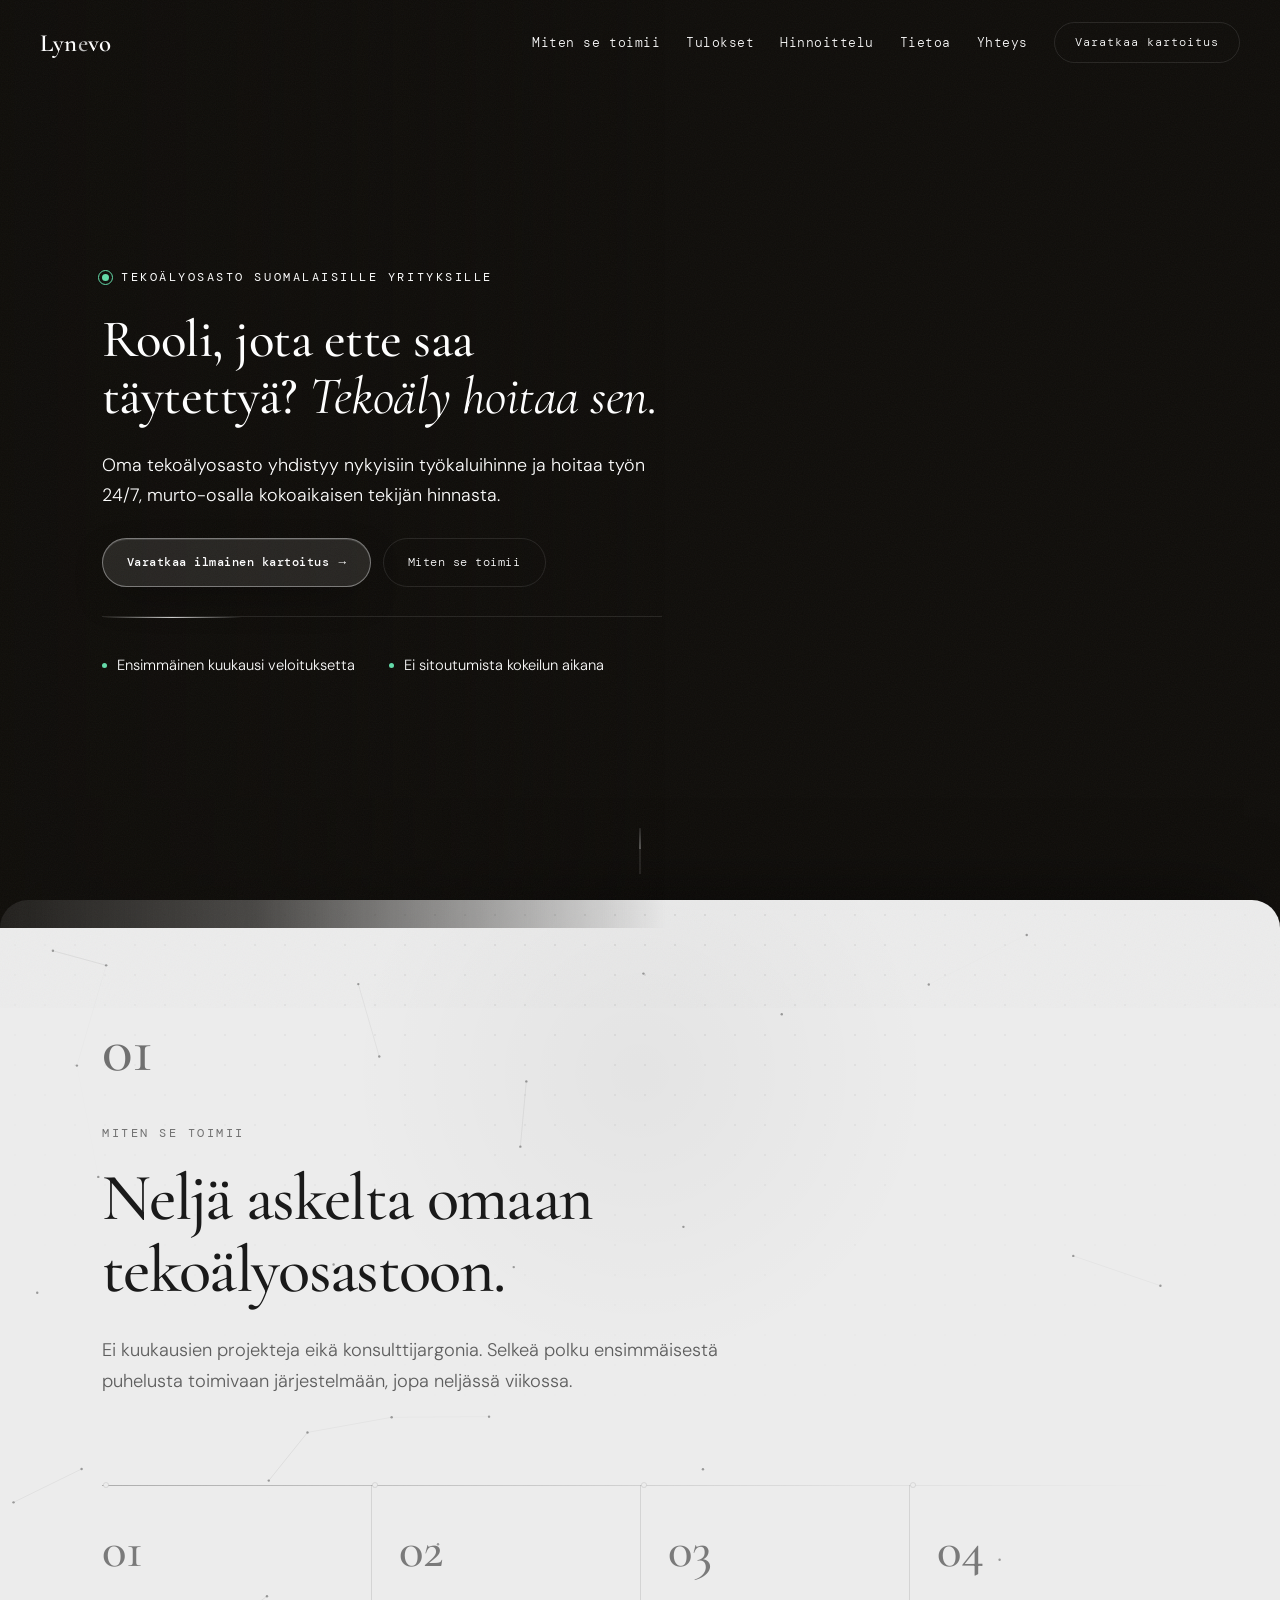
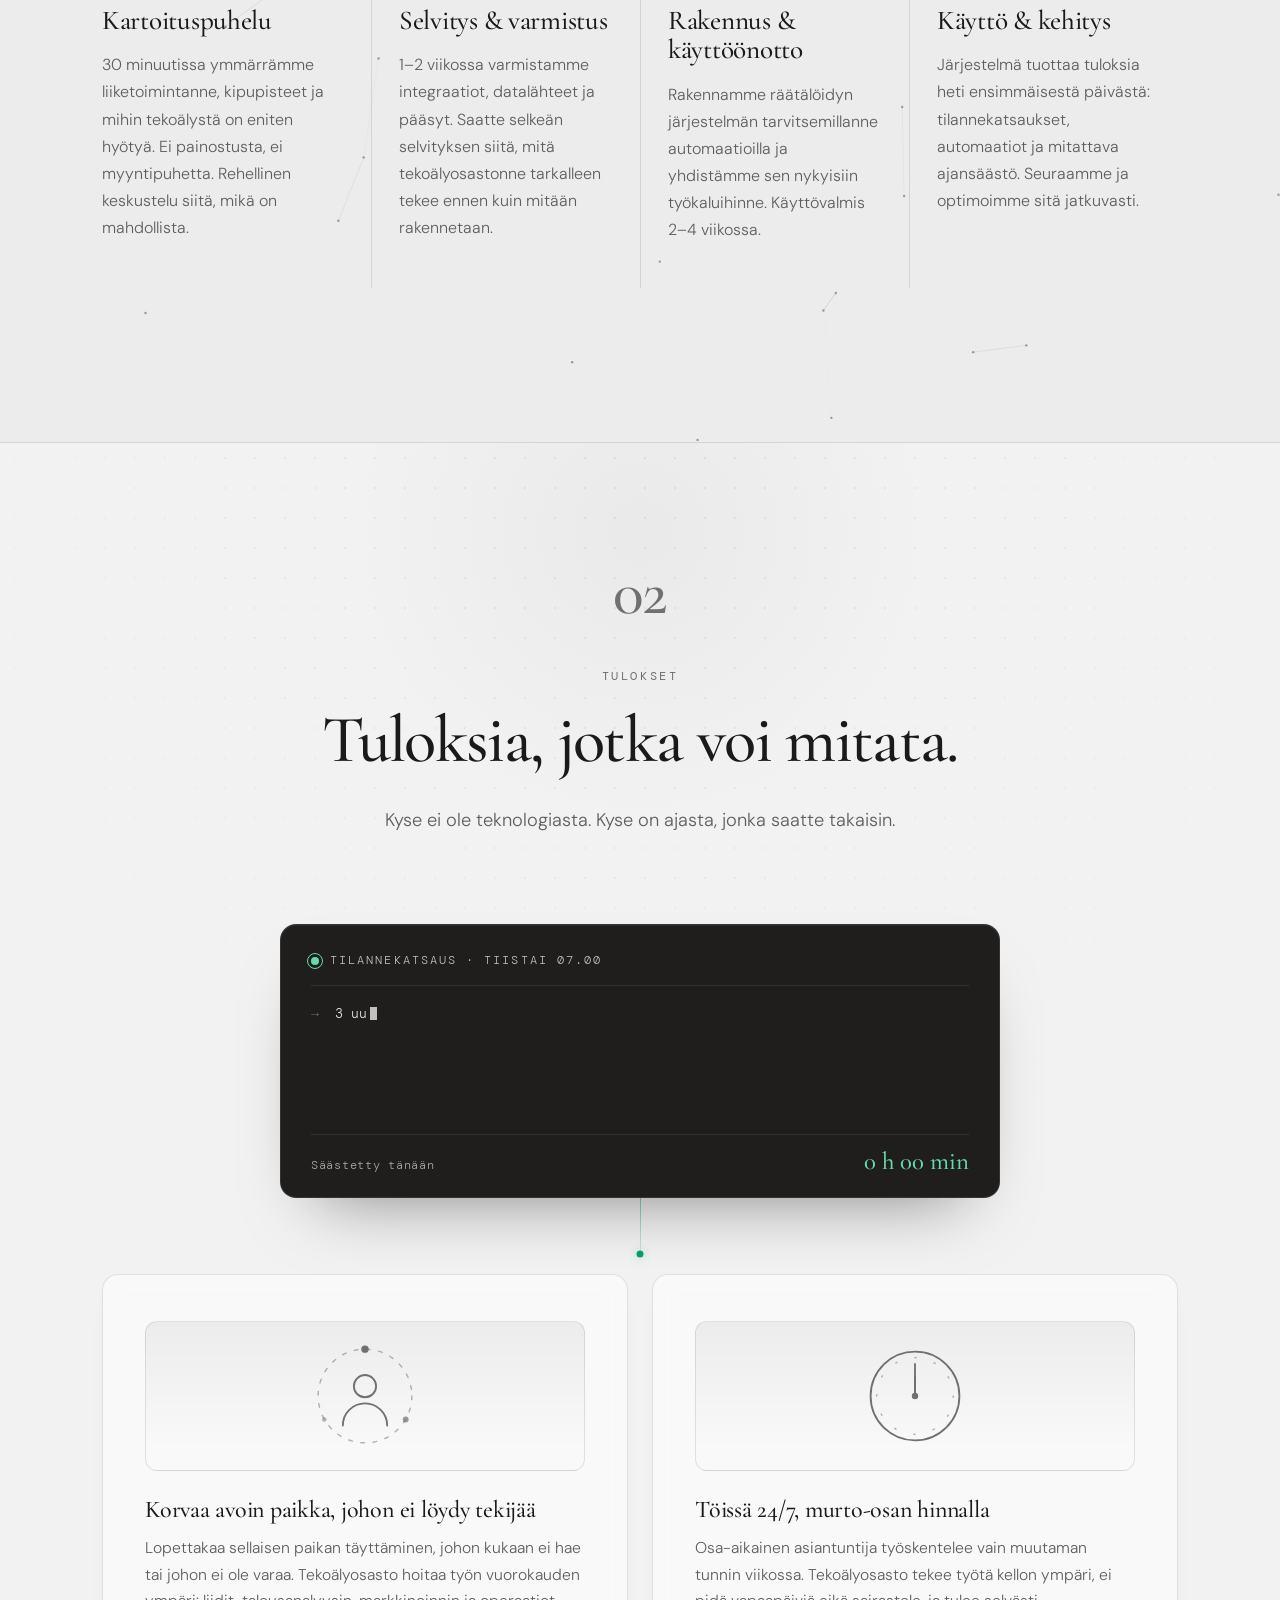
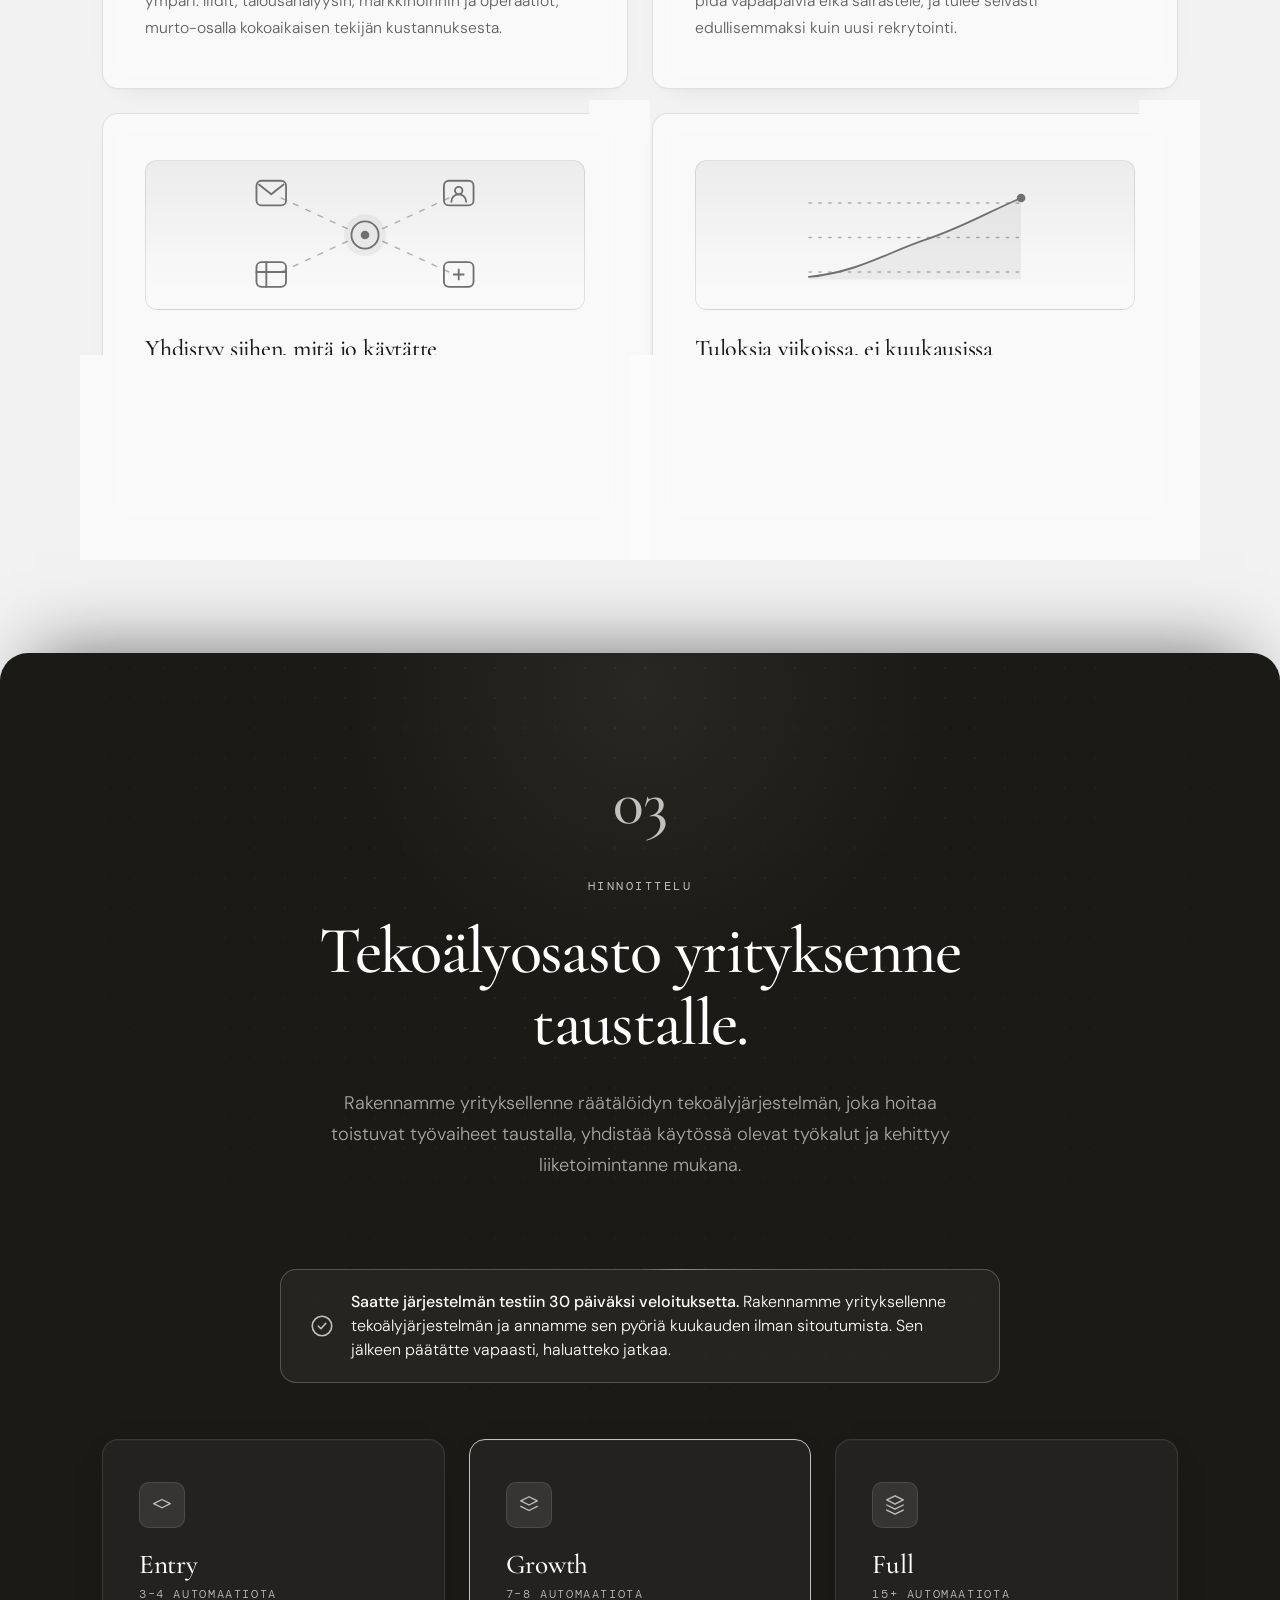
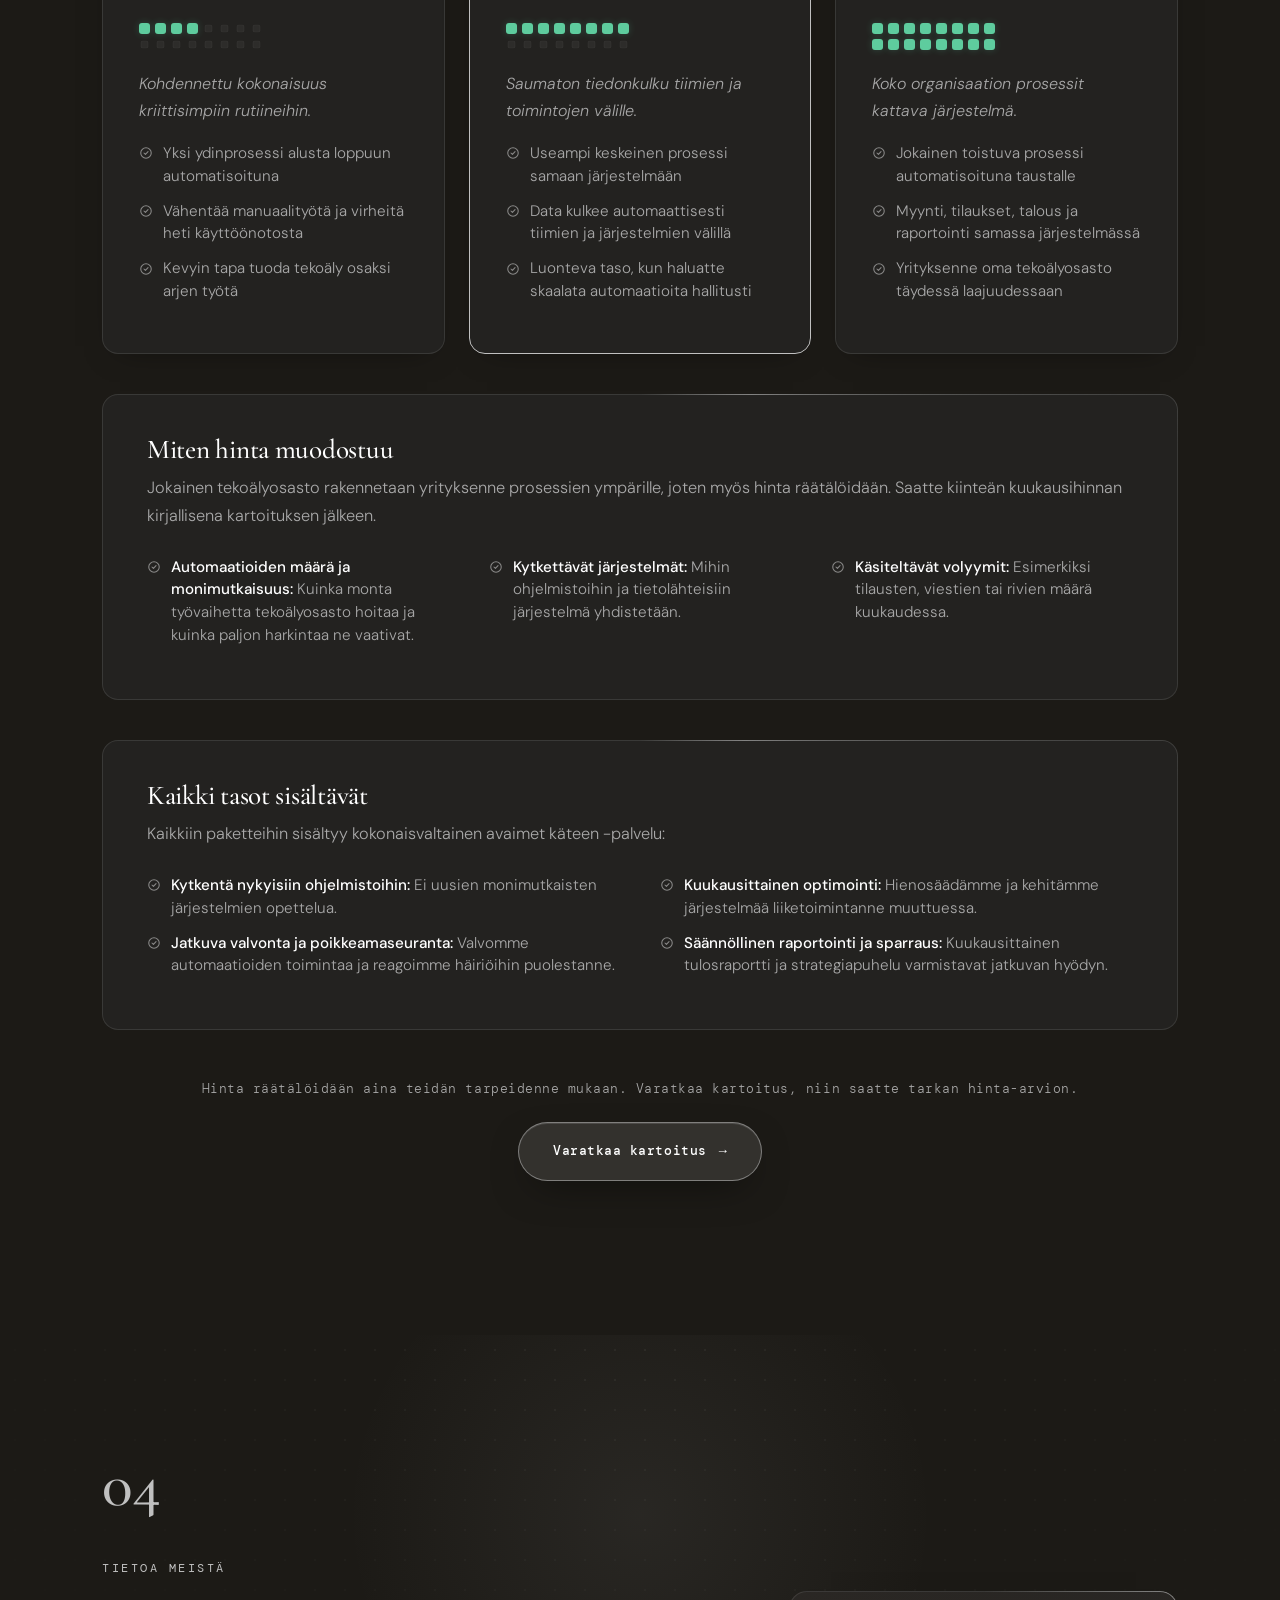
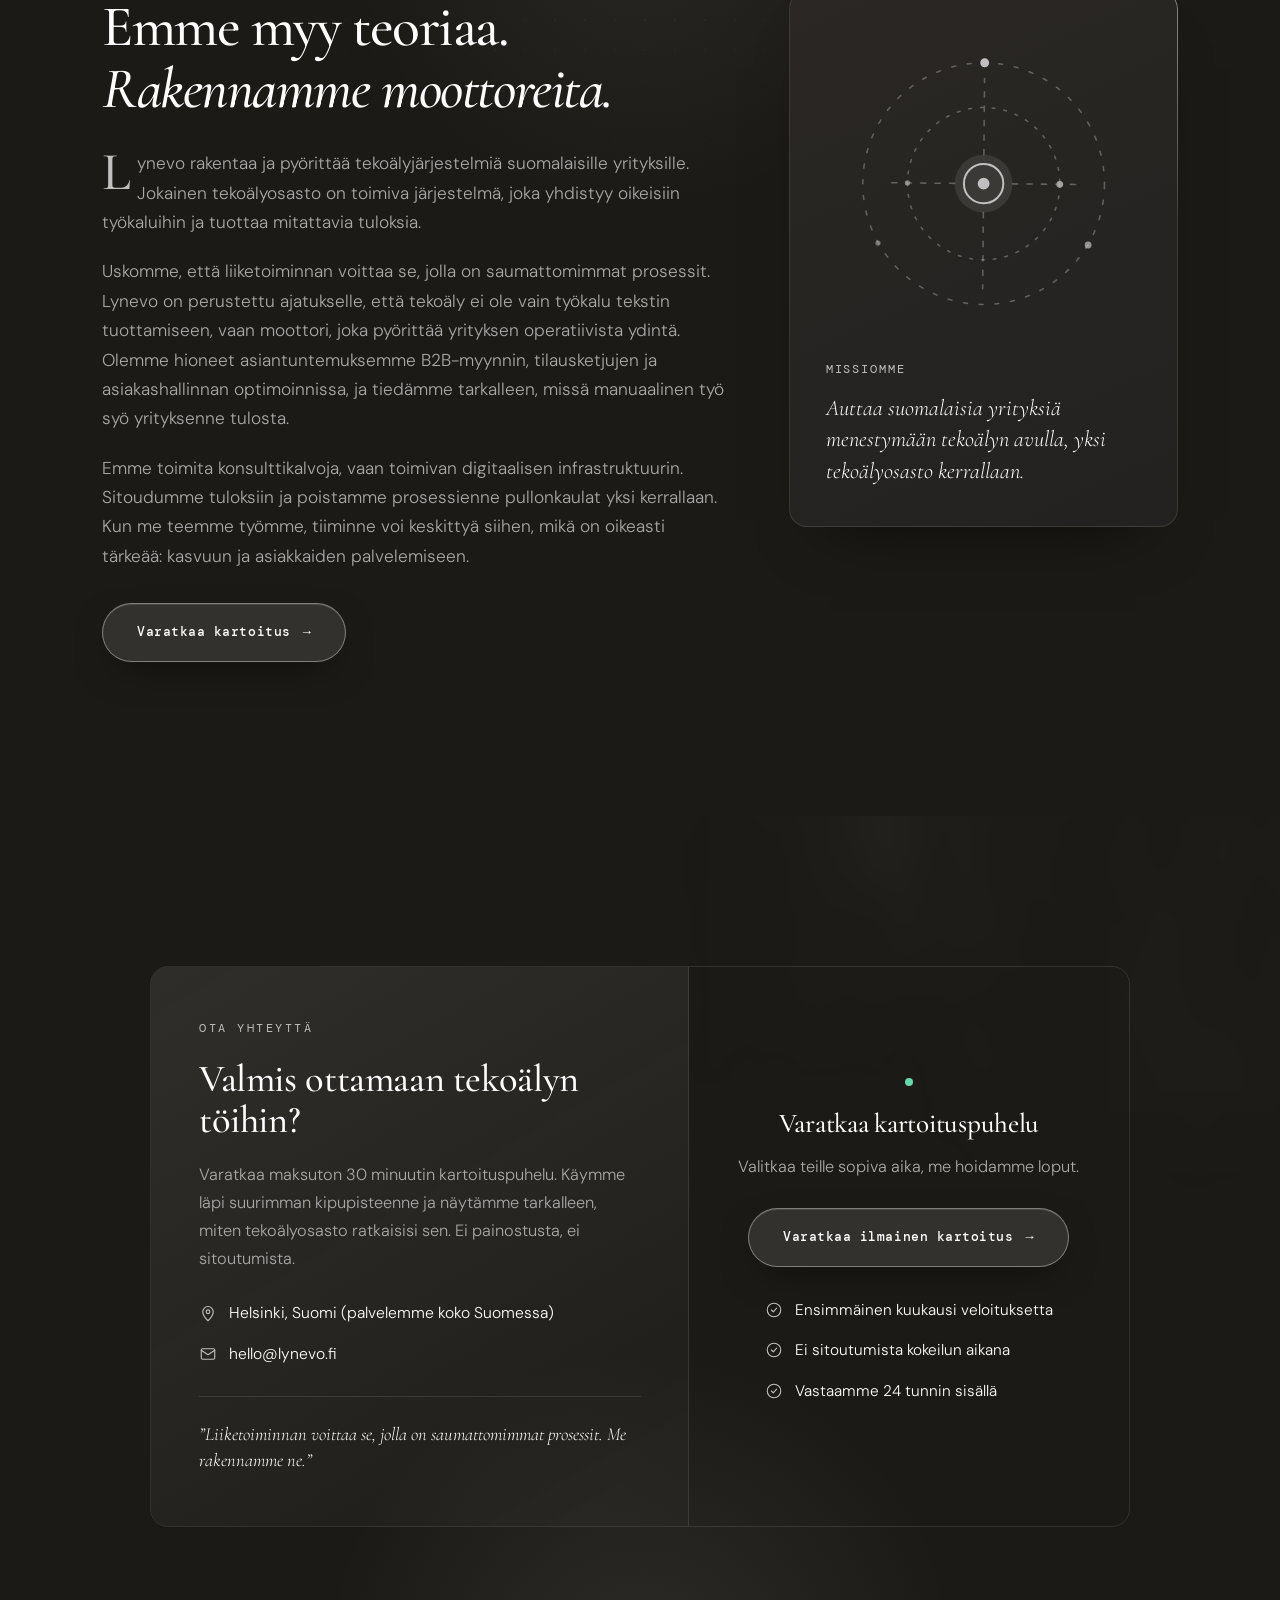
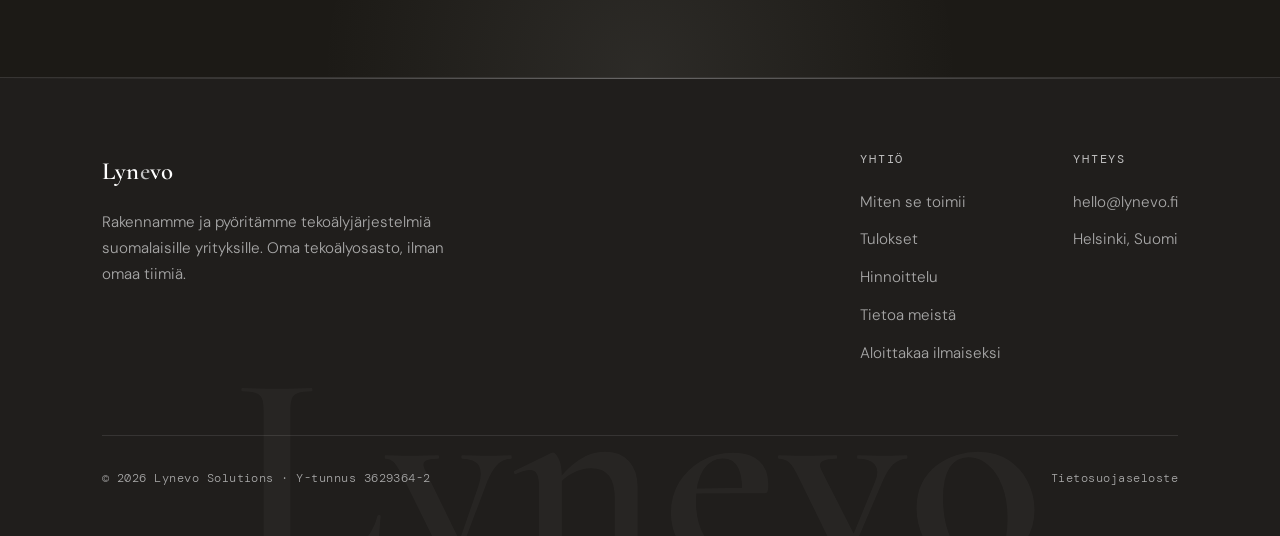
==== commit 5830416e: "Hinnoittelu: hinnat pois, tilalle "Miten hinta muodostuu" - Poistettu kolme kiinteaa hintaa (Entry/G" ====
--- a/index.html
+++ b/index.html
@@ -458,12 +458,6 @@
   .theme-light .tier:hover { background: #FFFFFF; box-shadow: 0 18px 44px -26px rgba(0, 0, 0, 0.30); }
   .tier--featured { border-color: var(--accent); transform: scale(1.035); z-index: 2; }
   .tier--featured:hover { transform: scale(1.035) translateY(-5px); }
-  .tier-badge {
-    position: absolute; top: -11px; right: 24px;
-    font-family: var(--mono); font-size: 0.64rem; letter-spacing: 0.18em; text-transform: uppercase;
-    color: #1C1A16; background: var(--accent);
-    padding: 5px 12px; border-radius: 100px; font-weight: 500;
-  }
   .tier-icon {
     width: 46px; height: 46px;
     border-radius: 10px;
@@ -479,13 +473,8 @@
     font-family: var(--mono); font-size: 0.72rem; letter-spacing: 0.14em; text-transform: uppercase;
     color: var(--accent); display: block; margin-bottom: 18px;
   }
-  /* Two-line reserve keeps price and features level across all three cards */
+  /* Two-line reserve keeps the features level across all three cards */
   .tier-essence { color: var(--text-muted); font-size: 1rem; margin-bottom: 18px; font-style: italic; min-height: 3.4em; }
-  .tier-price {
-    font-family: var(--serif); font-size: 2rem; line-height: 1; font-weight: 500;
-    color: var(--text); margin-bottom: 8px;
-  }
-  .tier-price span { font-family: var(--mono); font-size: 0.78rem; letter-spacing: 0.04em; color: var(--text-muted); margin-left: 5px; }
   .tier-trial {
     display: flex; align-items: center; gap: 8px; margin-bottom: 24px;
     font-family: var(--mono); font-size: 0.72rem; letter-spacing: 0.06em; color: var(--accent);
@@ -503,8 +492,6 @@
   .trial-banner p { font-size: 1rem; color: var(--text); line-height: 1.5; }
   .trial-banner strong { font-weight: 500; }
   .tier-features { list-style: none; margin: 0; padding: 0; }
-  /* Price gets a little more air than a paragraph, but stays in the card's rhythm */
-  .tier-price + .tier-features { margin-top: 16px; }
   .tier-features li {
     position: relative; margin-bottom: 12px; padding-left: 24px;
     color: var(--text-muted); font-size: 0.95rem; line-height: 1.5;
@@ -532,6 +519,7 @@
   .tiers-included-intro { color: var(--text-muted); font-size: 1.02rem; margin-bottom: 26px; }
   .tiers-included-list { display: grid; grid-template-columns: repeat(2, 1fr); gap: 0 40px; }
   .tiers-included-list strong { color: var(--text); font-weight: 500; }
+  .tiers-pricing-list { grid-template-columns: repeat(3, 1fr); }
 
   /* ---------- About ---------- */
   .about-grid { display: grid; grid-template-columns: 1.6fr 1fr; gap: 64px; align-items: center; }
@@ -1470,7 +1458,7 @@
           </svg>
         </div>
         <h3>Yhdistyy siihen, mitä jo käytätte</h3>
-        <p>Tekoälyosasto istuu nykyisten ohjelmistojenne päälle: CRM, projektinhallinta, sähköposti ja taulukot. Ei raskasta käyttöönottoa, vaan työkalut, jotka teillä jo on, alkavat toimia yhdessä ja tehokkaammin.</p>
+        <p>Tekoälyosasto istuu nykyisten ohjelmistojenne päälle: toiminnanohjaus (ERP), CRM, sähköposti ja taulukot. Ei raskasta käyttöönottoa, vaan työkalut, jotka teillä jo on, alkavat toimia yhdessä ja tehokkaammin.</p>
       </div>
       <div class="benefit reveal d1">
         <!-- Diagram: results curve drawing itself upward -->
@@ -1485,7 +1473,7 @@
           </svg>
         </div>
         <h3>Tuloksia viikoissa, ei kuukausissa</h3>
-        <p>Useimmat tekoälyosastot ovat käytössä ja tuottavat arvoa neljässä viikossa. Näette päivittäiset tilannekatsaukset, automatisoidut työnkulut ja mitattavan ajansäästön heti käyttöönotosta.</p>
+        <p>Tavoitteena on, että tekoälyosasto on käytössä ja tuottaa arvoa neljässä viikossa. Näette päivittäiset tilannekatsaukset, automatisoidut työnkulut ja mitattavan ajansäästön heti käyttöönotosta.</p>
       </div>
     </div>
   </div>
@@ -1513,7 +1501,6 @@
         <span class="tier-modules">3–4 automaatiota</span>
         <div class="module-grid" data-lit="4" aria-hidden="true"></div>
         <p class="tier-essence">Kohdennettu kokonaisuus kriittisimpiin rutiineihin.</p>
-        <div class="tier-price">2&nbsp;000&nbsp;€ <span>/ kk</span></div>
         <ul class="tier-features">
           <li>Yksi ydinprosessi alusta loppuun automatisoituna</li>
           <li>Vähentää manuaalityötä ja virheitä heti käyttöönotosta</li>
@@ -1521,7 +1508,6 @@
         </ul>
       </div>
       <div class="tier tier--featured reveal d1">
-        <span class="tier-badge">Suosituin</span>
         <div class="tier-icon">
           <svg viewBox="0 0 24 24" fill="none" stroke="currentColor" stroke-width="1.5" stroke-linecap="round" stroke-linejoin="round"><path d="M12 3 3 7.5 12 12l9-4.5L12 3z"/><path d="m3 13.5 9 4.5 9-4.5"/></svg>
         </div>
@@ -1529,7 +1515,6 @@
         <span class="tier-modules">7–8 automaatiota</span>
         <div class="module-grid" data-lit="8" aria-hidden="true"></div>
         <p class="tier-essence">Saumaton tiedonkulku tiimien ja toimintojen välille.</p>
-        <div class="tier-price">3&nbsp;500&nbsp;€ <span>/ kk</span></div>
         <ul class="tier-features">
           <li>Useampi keskeinen prosessi samaan järjestelmään</li>
           <li>Data kulkee automaattisesti tiimien ja järjestelmien välillä</li>
@@ -1544,13 +1529,21 @@
         <span class="tier-modules">15+ automaatiota</span>
         <div class="module-grid" data-lit="16" aria-hidden="true"></div>
         <p class="tier-essence">Koko organisaation prosessit kattava järjestelmä.</p>
-        <div class="tier-price">6&nbsp;500&nbsp;€ <span>/ kk</span></div>
         <ul class="tier-features">
           <li>Jokainen toistuva prosessi automatisoituna taustalle</li>
-          <li>Ostolaskut, palkka-aineistot ja raportointi yhdessä</li>
+          <li>Myynti, tilaukset, talous ja raportointi samassa järjestelmässä</li>
           <li>Yrityksenne oma tekoälyosasto täydessä laajuudessaan</li>
         </ul>
       </div>
+    </div>
+    <div class="tiers-included glow-border reveal">
+      <h3>Miten hinta muodostuu</h3>
+      <p class="tiers-included-intro">Jokainen tekoälyosasto rakennetaan yrityksenne prosessien ympärille, joten myös hinta räätälöidään. Saatte kiinteän kuukausihinnan kirjallisena kartoituksen jälkeen.</p>
+      <ul class="tier-features tiers-included-list tiers-pricing-list">
+        <li><strong>Automaatioiden määrä ja monimutkaisuus:</strong> Kuinka monta työvaihetta tekoälyosasto hoitaa ja kuinka paljon harkintaa ne vaativat.</li>
+        <li><strong>Kytkettävät järjestelmät:</strong> Mihin ohjelmistoihin ja tietolähteisiin järjestelmä yhdistetään.</li>
+        <li><strong>Käsiteltävät volyymit:</strong> Esimerkiksi tilausten, viestien tai rivien määrä kuukaudessa.</li>
+      </ul>
     </div>
     <div class="tiers-included glow-border reveal">
       <h3>Kaikki tasot sisältävät</h3>
@@ -1563,7 +1556,7 @@
       </ul>
     </div>
     <div class="tiers-cta reveal">
-      <p class="tiers-note">Ettekö ole varma tasosta? Varatkaa kartoitus, niin suosittelemme sopivan.</p>
+      <p class="tiers-note">Hinta räätälöidään aina teidän tarpeidenne mukaan. Varatkaa kartoitus, niin saatte tarkan hinta-arvion.</p>
       <a href="https://lynevo-solutions-fi.cal.com/lynevo-fi/tutustumispuhelu" target="_blank" rel="noopener" data-cal-namespace="tutustumispuhelu" data-cal-link="lynevo-fi/tutustumispuhelu" data-cal-origin="https://lynevo-solutions-fi.cal.com" data-cal-config='{"layout":"month_view","theme":"dark"}' class="btn btn-primary">Varatkaa kartoitus <span class="arrow">→</span></a>
     </div>
   </div>
@@ -1758,29 +1751,6 @@
       }
       node.textContent = out;
       if (p < 1) requestAnimationFrame(tick); else node.textContent = final;
-    };
-    requestAnimationFrame(tick);
-  };
-
-  // Price odometer — rolls up to the printed price, then restores the exact original string
-  const rollPrice = (priceEl) => {
-    if (!priceEl || reduceMotionEarly || priceEl.dataset.rolled) return;
-    priceEl.dataset.rolled = '1';
-    const node = priceEl.firstChild;
-    if (!node || node.nodeType !== 3) return;
-    const orig = node.textContent;
-    const numStr = (orig.match(/[\d\s ]+\d/) || [''])[0];
-    const target = parseInt(numStr.replace(/\D/g, ''), 10);
-    if (!target) return;
-    const fmt = (n) => String(n).replace(/\B(?=(\d{3})+(?!\d))/g, ' ');
-    const dur = 1100;
-    let start = null;
-    const tick = (t) => {
-      if (start === null) start = t;
-      const p = Math.min(1, (t - start) / dur);
-      const eased = 1 - Math.pow(1 - p, 5);
-      node.textContent = orig.replace(numStr, fmt(Math.round(eased * target)));
-      if (p < 1) requestAnimationFrame(tick); else node.textContent = orig;
     };
     requestAnimationFrame(tick);
   };
@@ -1874,7 +1844,6 @@
   // Effects that ride on the reveal moment
   const revealFX = (el) => {
     if (el.classList.contains('label')) scrambleLabel(el);
-    if (el.classList.contains('tier')) rollPrice(el.querySelector('.tier-price'));
     if (el.classList.contains('briefing')) startBriefing(el);
   };
 
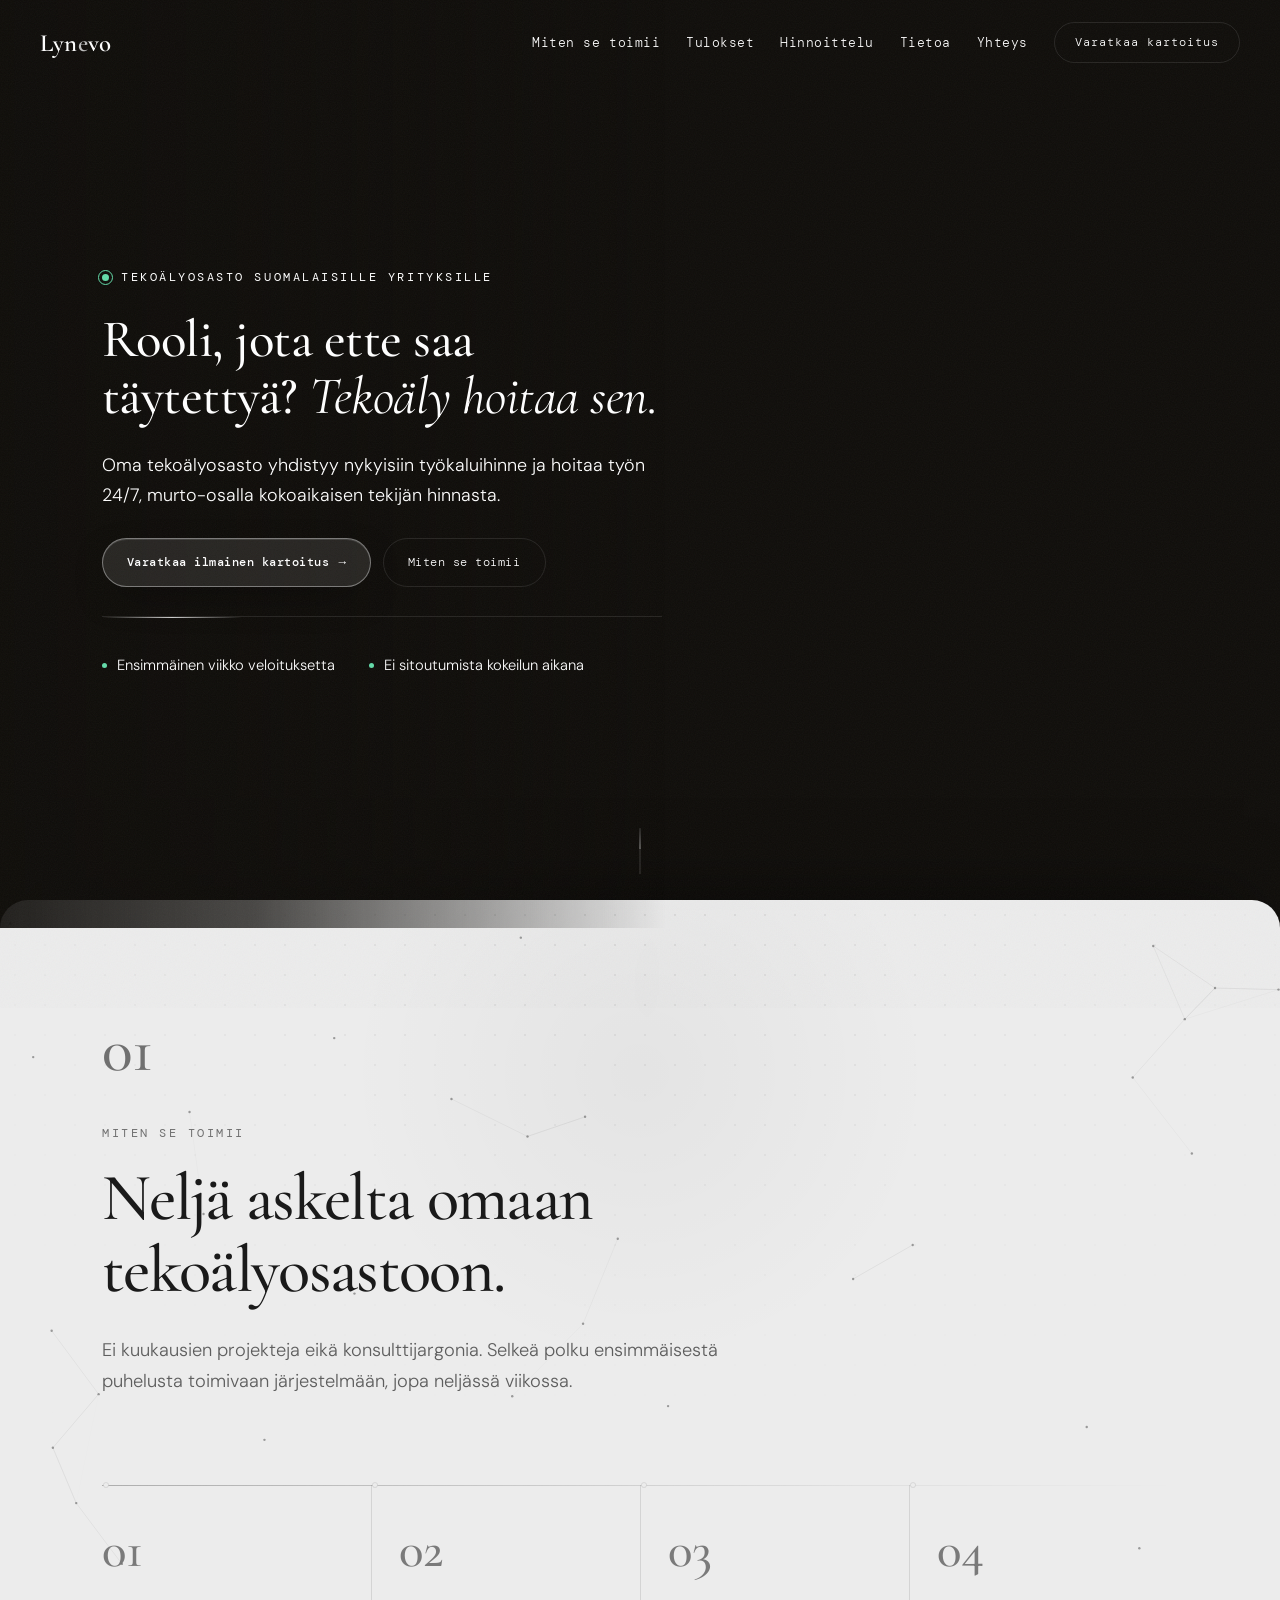
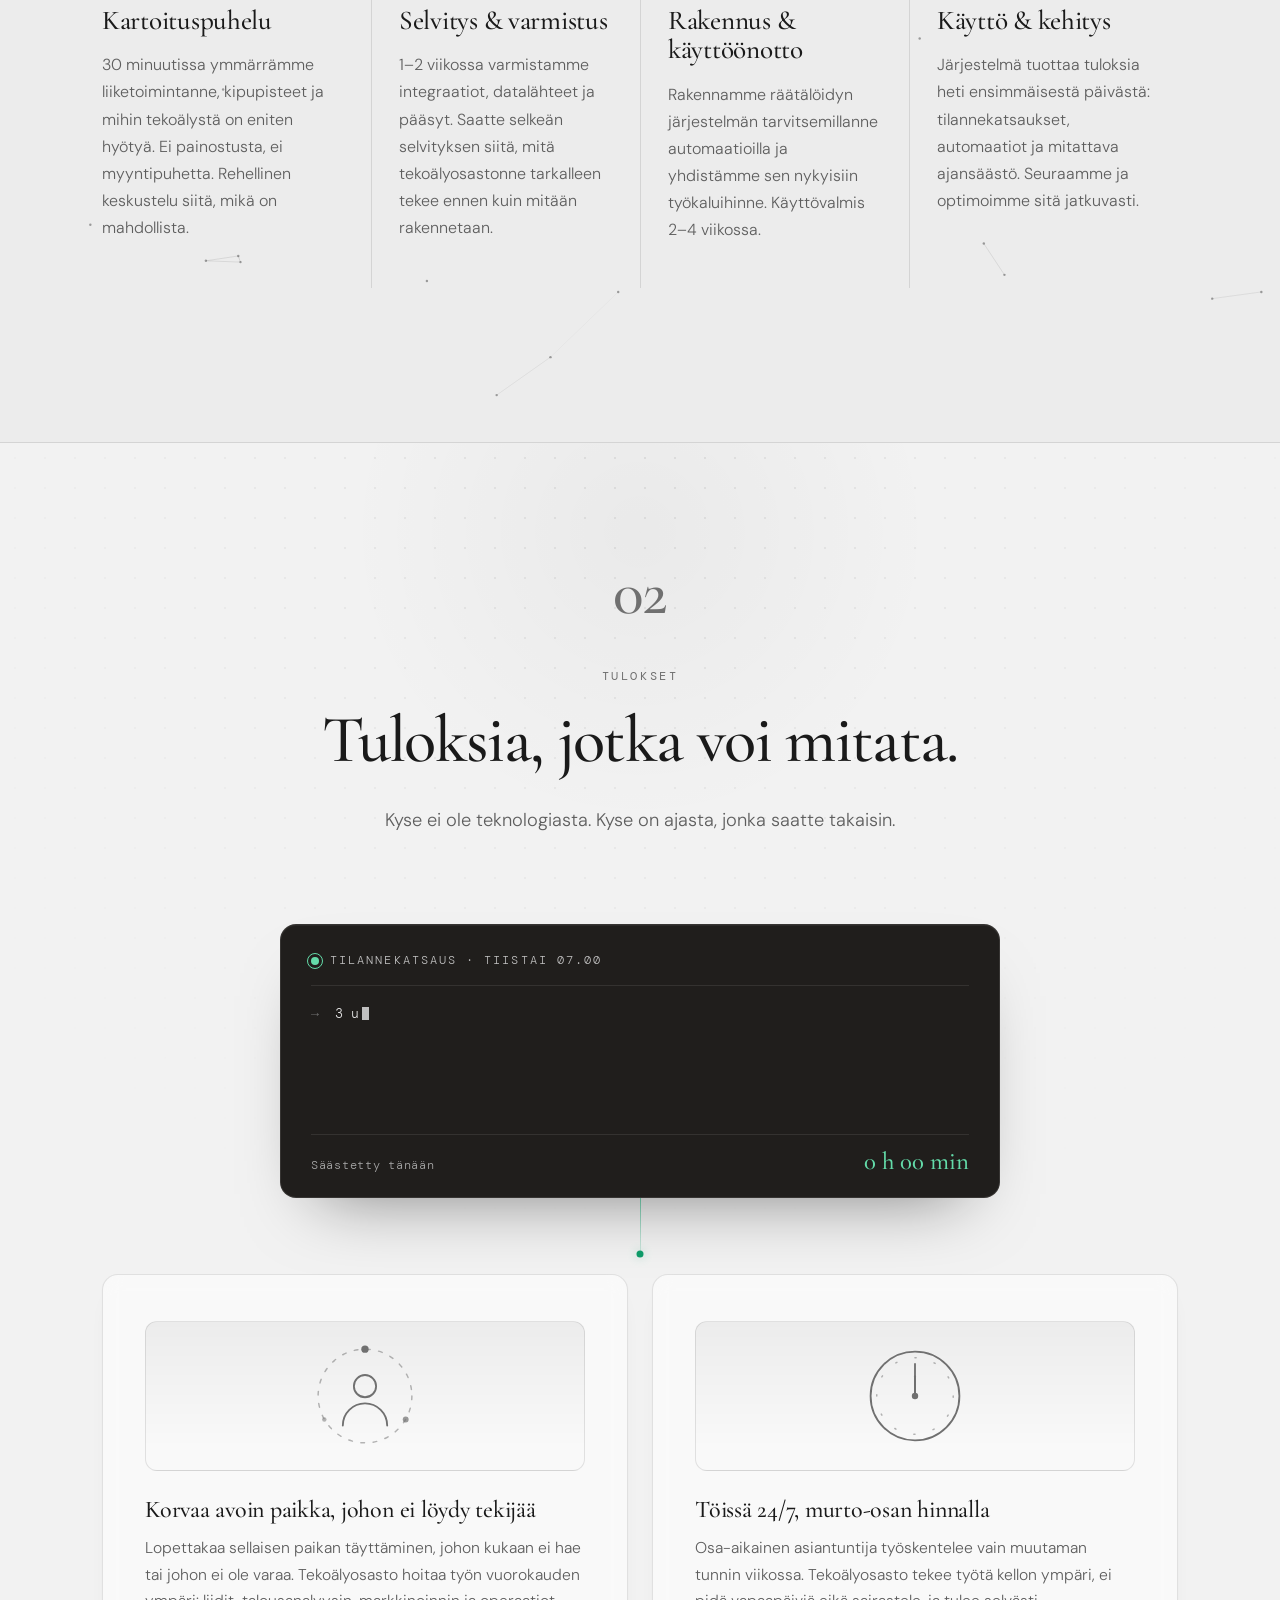
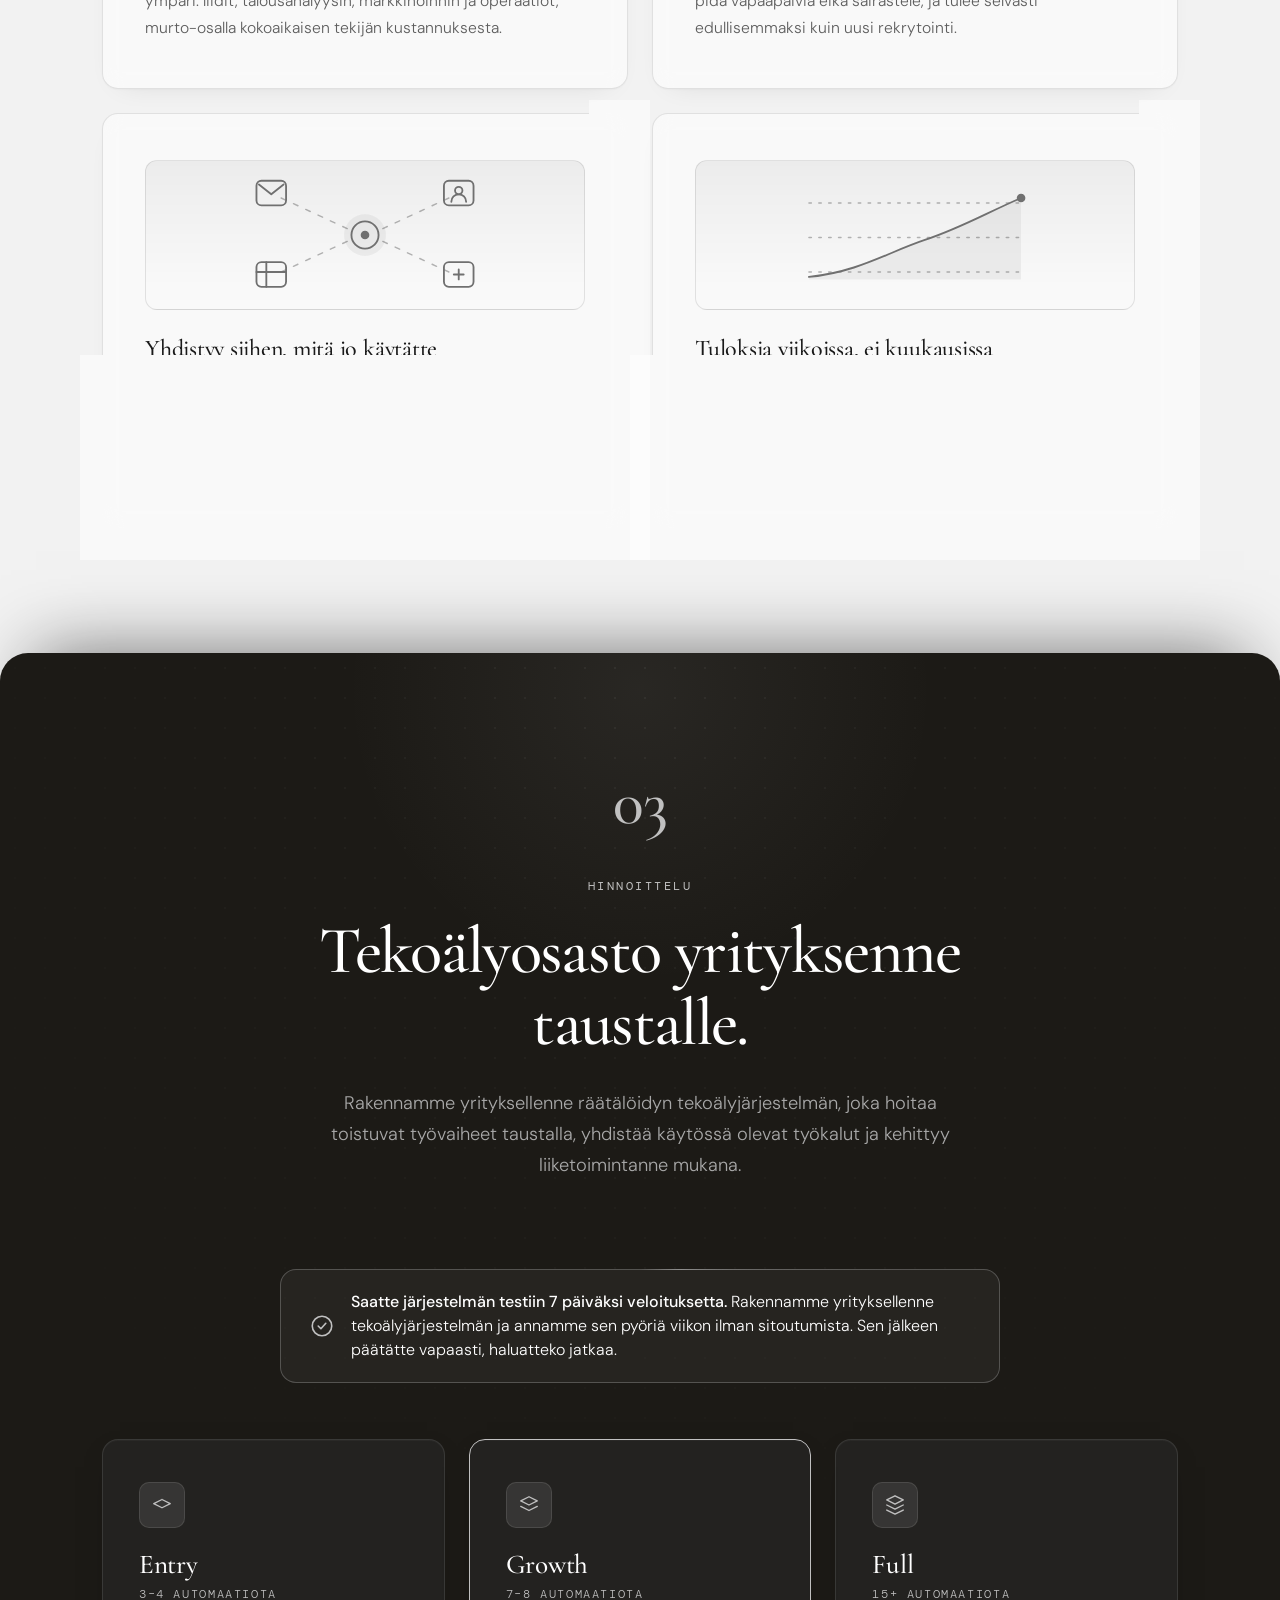
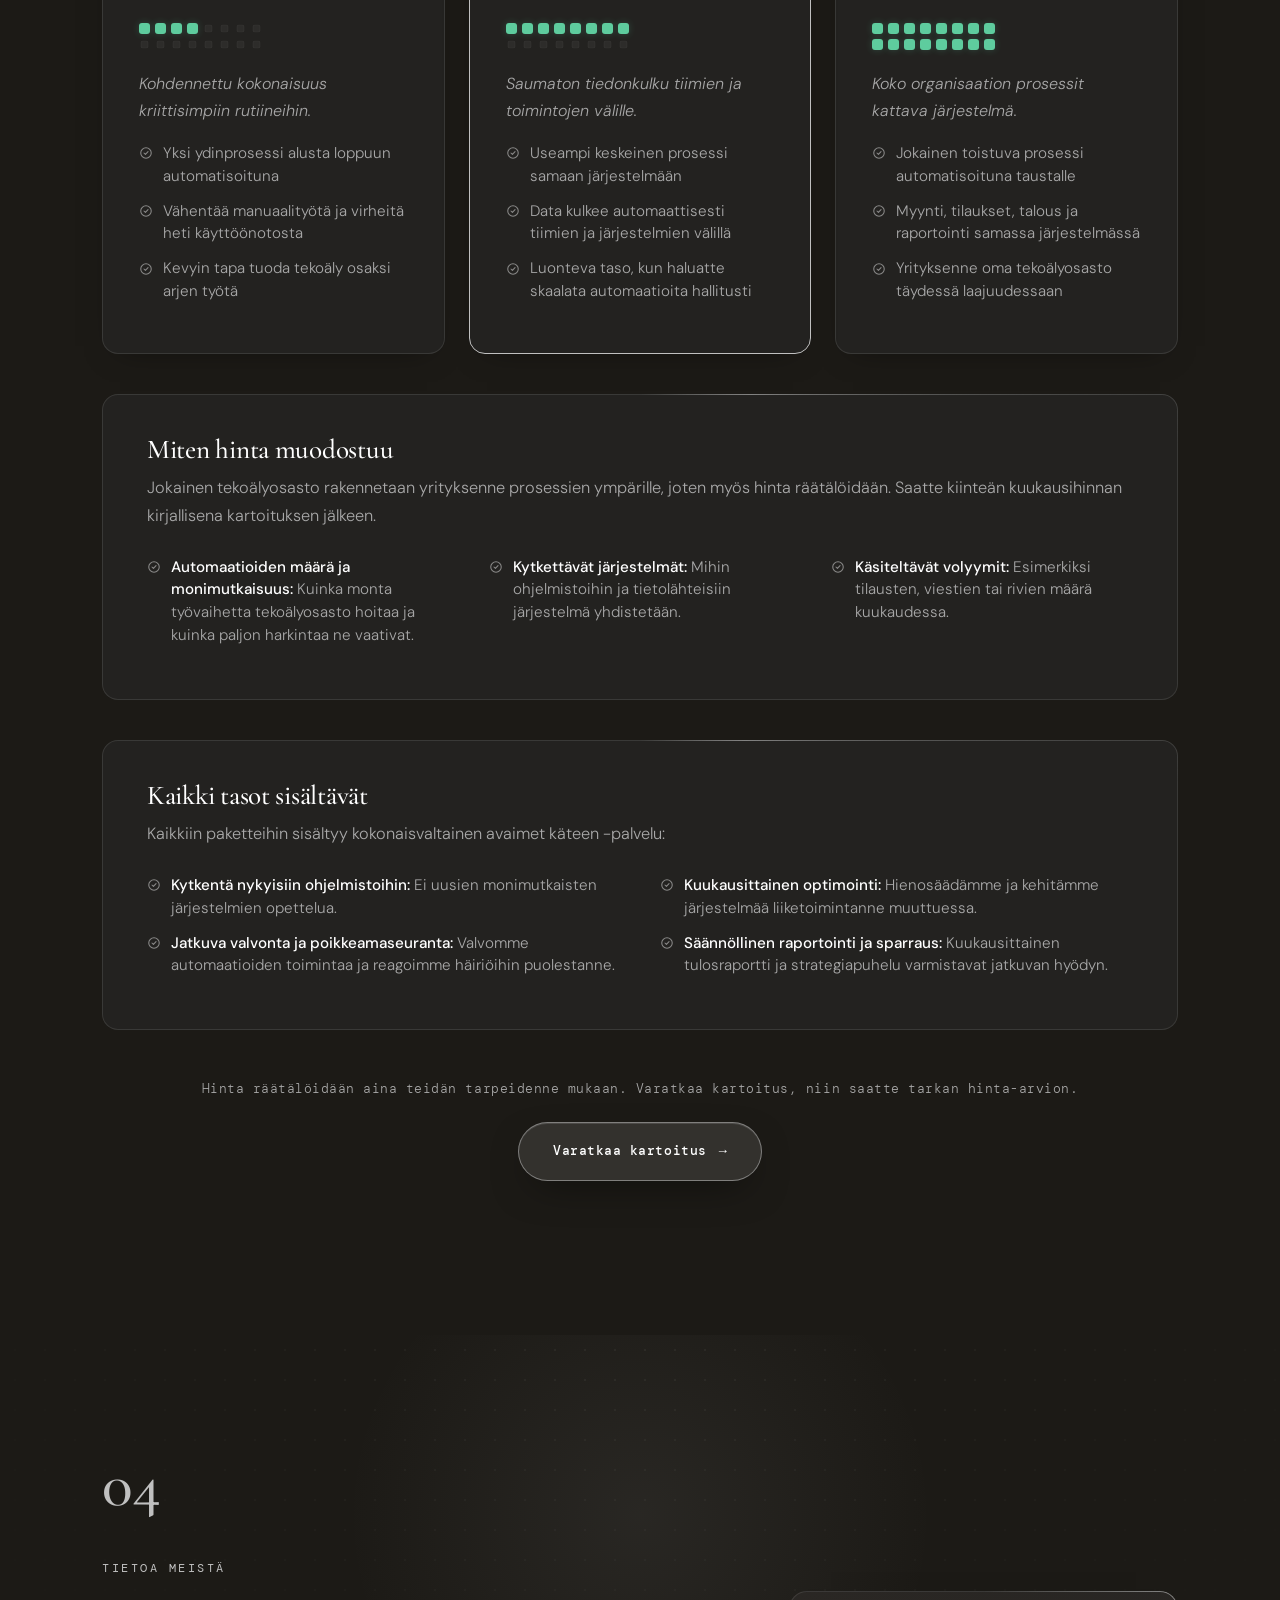
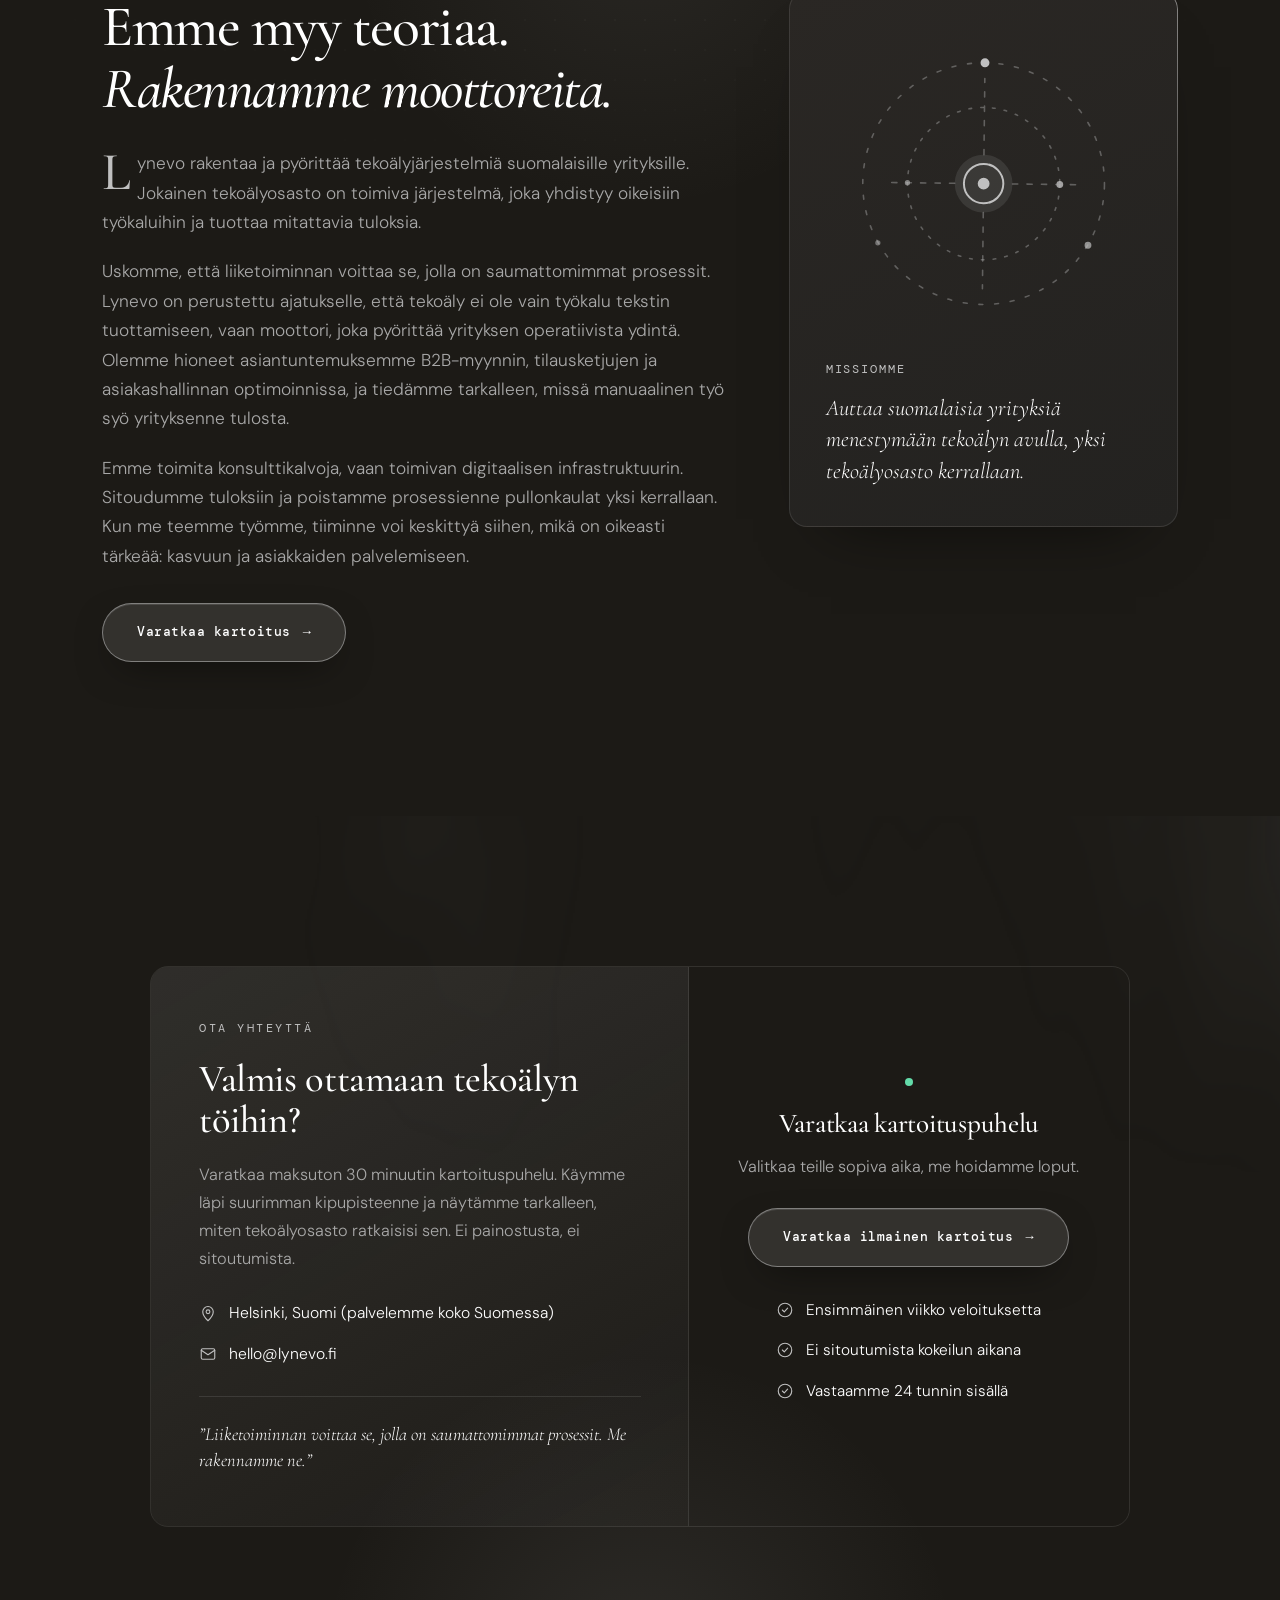
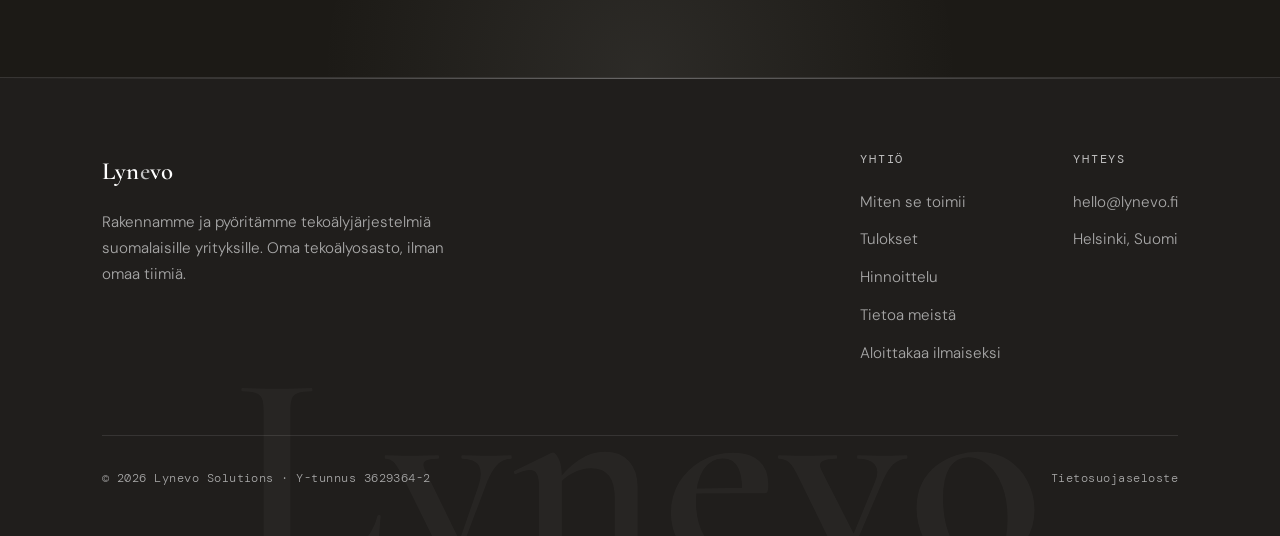
==== commit 7c2882db: "Kokeilujakso: kuukausi -> viikko (7 paivaa) herossa, bannerissa, yhteystiedoissa ja meta-kuvauksessa" ====
--- a/index.html
+++ b/index.html
@@ -4,7 +4,7 @@
 <meta charset="UTF-8">
 <meta name="viewport" content="width=device-width, initial-scale=1.0">
 <title>Lynevo · Yrityksenne oma tekoälyosasto</title>
-<meta name="description" content="Lynevo rakentaa ja pyörittää tekoälyjärjestelmänne. Oma tekoälyosasto suomalaiselle yrityksellenne. Ensimmäinen kuukausi veloituksetta, ilman sitoutumista.">
+<meta name="description" content="Lynevo rakentaa ja pyörittää tekoälyjärjestelmänne. Oma tekoälyosasto suomalaiselle yrityksellenne. Ensimmäinen viikko veloituksetta, ilman sitoutumista.">
 <meta name="theme-color" content="#1C1A16">
 <link rel="icon" href="data:image/svg+xml,%3Csvg xmlns='http://www.w3.org/2000/svg' viewBox='0 0 32 32'%3E%3Crect width='32' height='32' rx='7' fill='%231C1A16'/%3E%3Ctext x='16' y='22.5' font-family='Georgia,serif' font-size='21' font-weight='600' fill='%23C0C0C0' text-anchor='middle'%3EL%3C/text%3E%3C/svg%3E">
 <meta property="og:type" content="website">
@@ -1328,7 +1328,7 @@
         <a href="#miten" class="btn btn-ghost">Miten se toimii</a>
       </div>
       <div class="hero-trust reveal d4">
-        <div><span class="dot"></span> Ensimmäinen kuukausi veloituksetta</div>
+        <div><span class="dot"></span> Ensimmäinen viikko veloituksetta</div>
         <div><span class="dot"></span> Ei sitoutumista kokeilun aikana</div>
       </div>
     </div>
@@ -1490,7 +1490,7 @@
     </div>
     <div class="trial-banner glow-border reveal">
       <svg viewBox="0 0 24 24" fill="none" stroke="currentColor" stroke-width="1.5" stroke-linecap="round" stroke-linejoin="round"><circle cx="12" cy="12" r="9"/><path d="m8.5 12 2.5 2.5 4.5-5"/></svg>
-      <p><strong>Saatte järjestelmän testiin 30 päiväksi veloituksetta.</strong> Rakennamme yrityksellenne tekoälyjärjestelmän ja annamme sen pyöriä kuukauden ilman sitoutumista. Sen jälkeen päätätte vapaasti, haluatteko jatkaa.</p>
+      <p><strong>Saatte järjestelmän testiin 7&nbsp;päiväksi veloituksetta.</strong> Rakennamme yrityksellenne tekoälyjärjestelmän ja annamme sen pyöriä viikon ilman sitoutumista. Sen jälkeen päätätte vapaasti, haluatteko jatkaa.</p>
     </div>
     <div class="tiers-grid">
       <div class="tier reveal">
@@ -1635,7 +1635,7 @@
         <ul class="contact-checklist">
           <li class="reveal d4">
             <svg viewBox="0 0 24 24" fill="none" stroke="currentColor" stroke-width="1.5" stroke-linecap="round" stroke-linejoin="round"><circle cx="12" cy="12" r="9"/><path d="m8.5 12 2.5 2.5 4.5-5"/></svg>
-            Ensimmäinen kuukausi veloituksetta
+            Ensimmäinen viikko veloituksetta
           </li>
           <li class="reveal d5">
             <svg viewBox="0 0 24 24" fill="none" stroke="currentColor" stroke-width="1.5" stroke-linecap="round" stroke-linejoin="round"><circle cx="12" cy="12" r="9"/><path d="m8.5 12 2.5 2.5 4.5-5"/></svg>
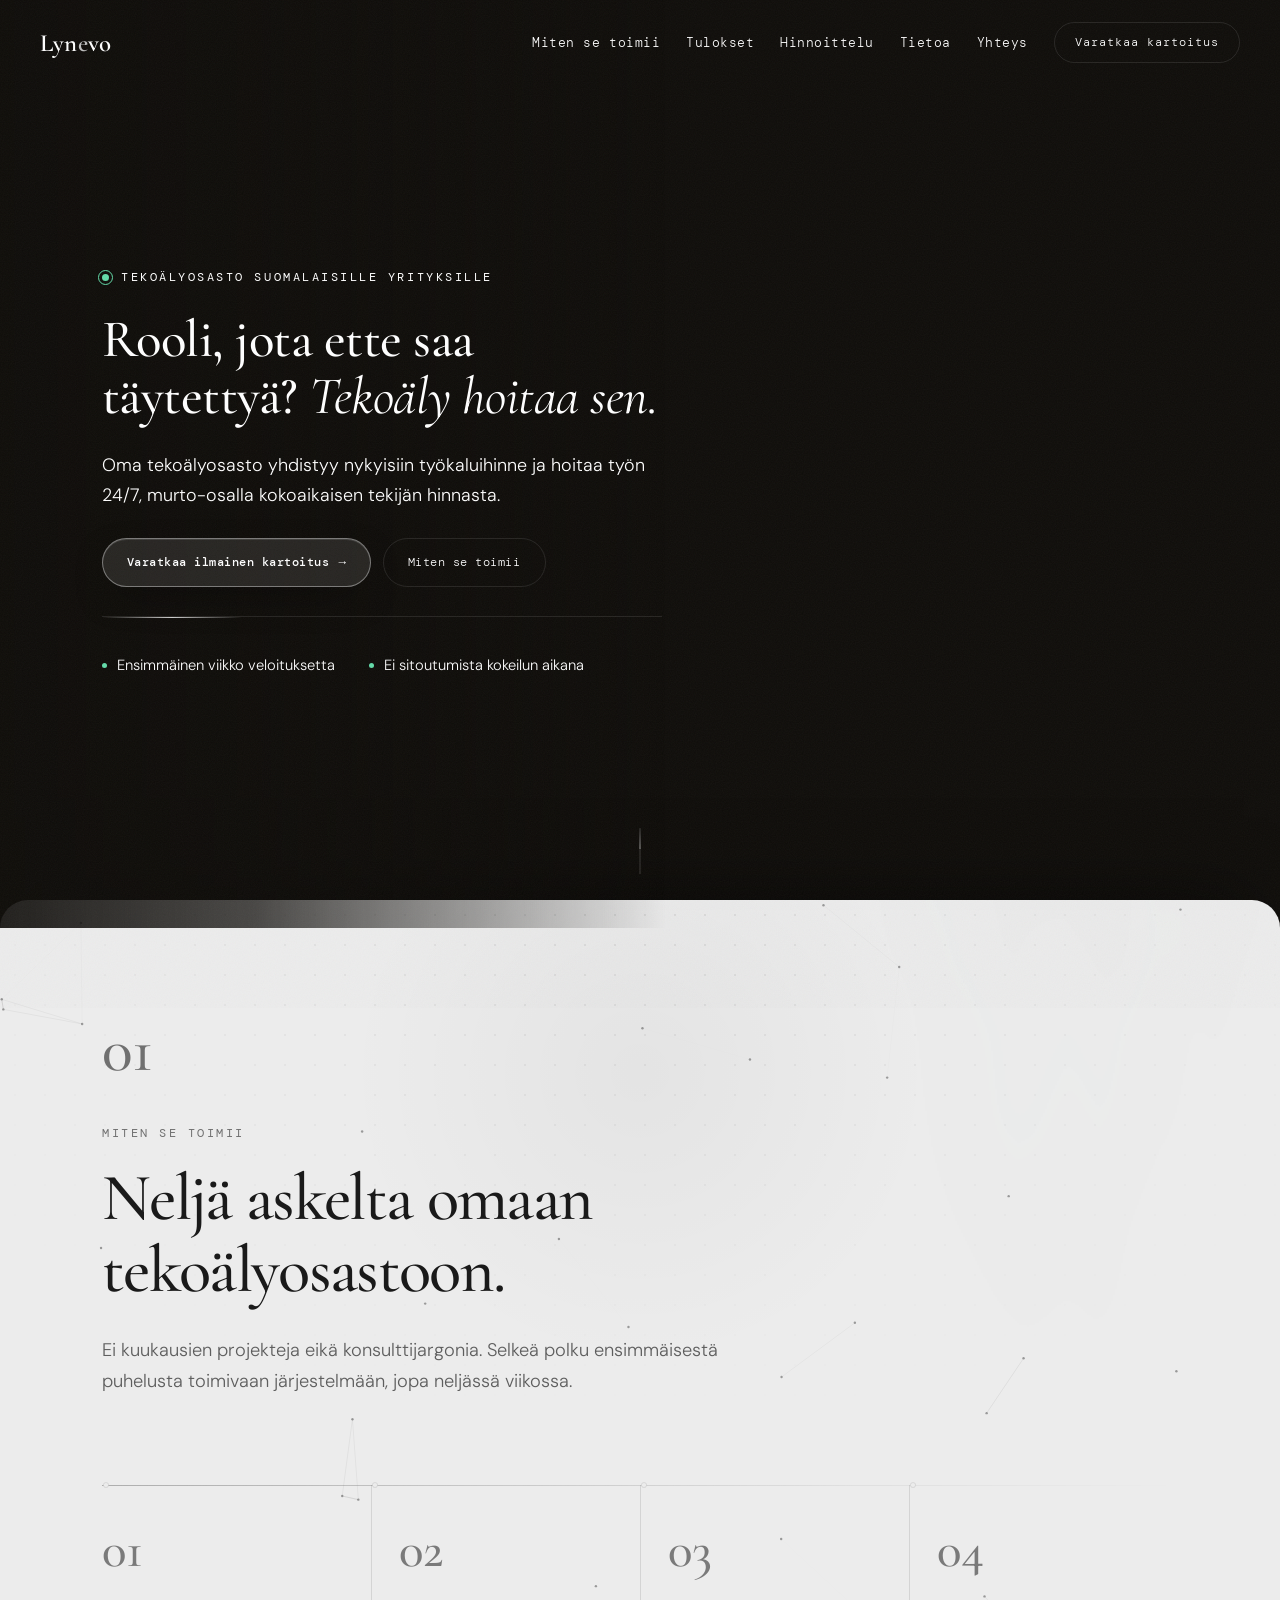
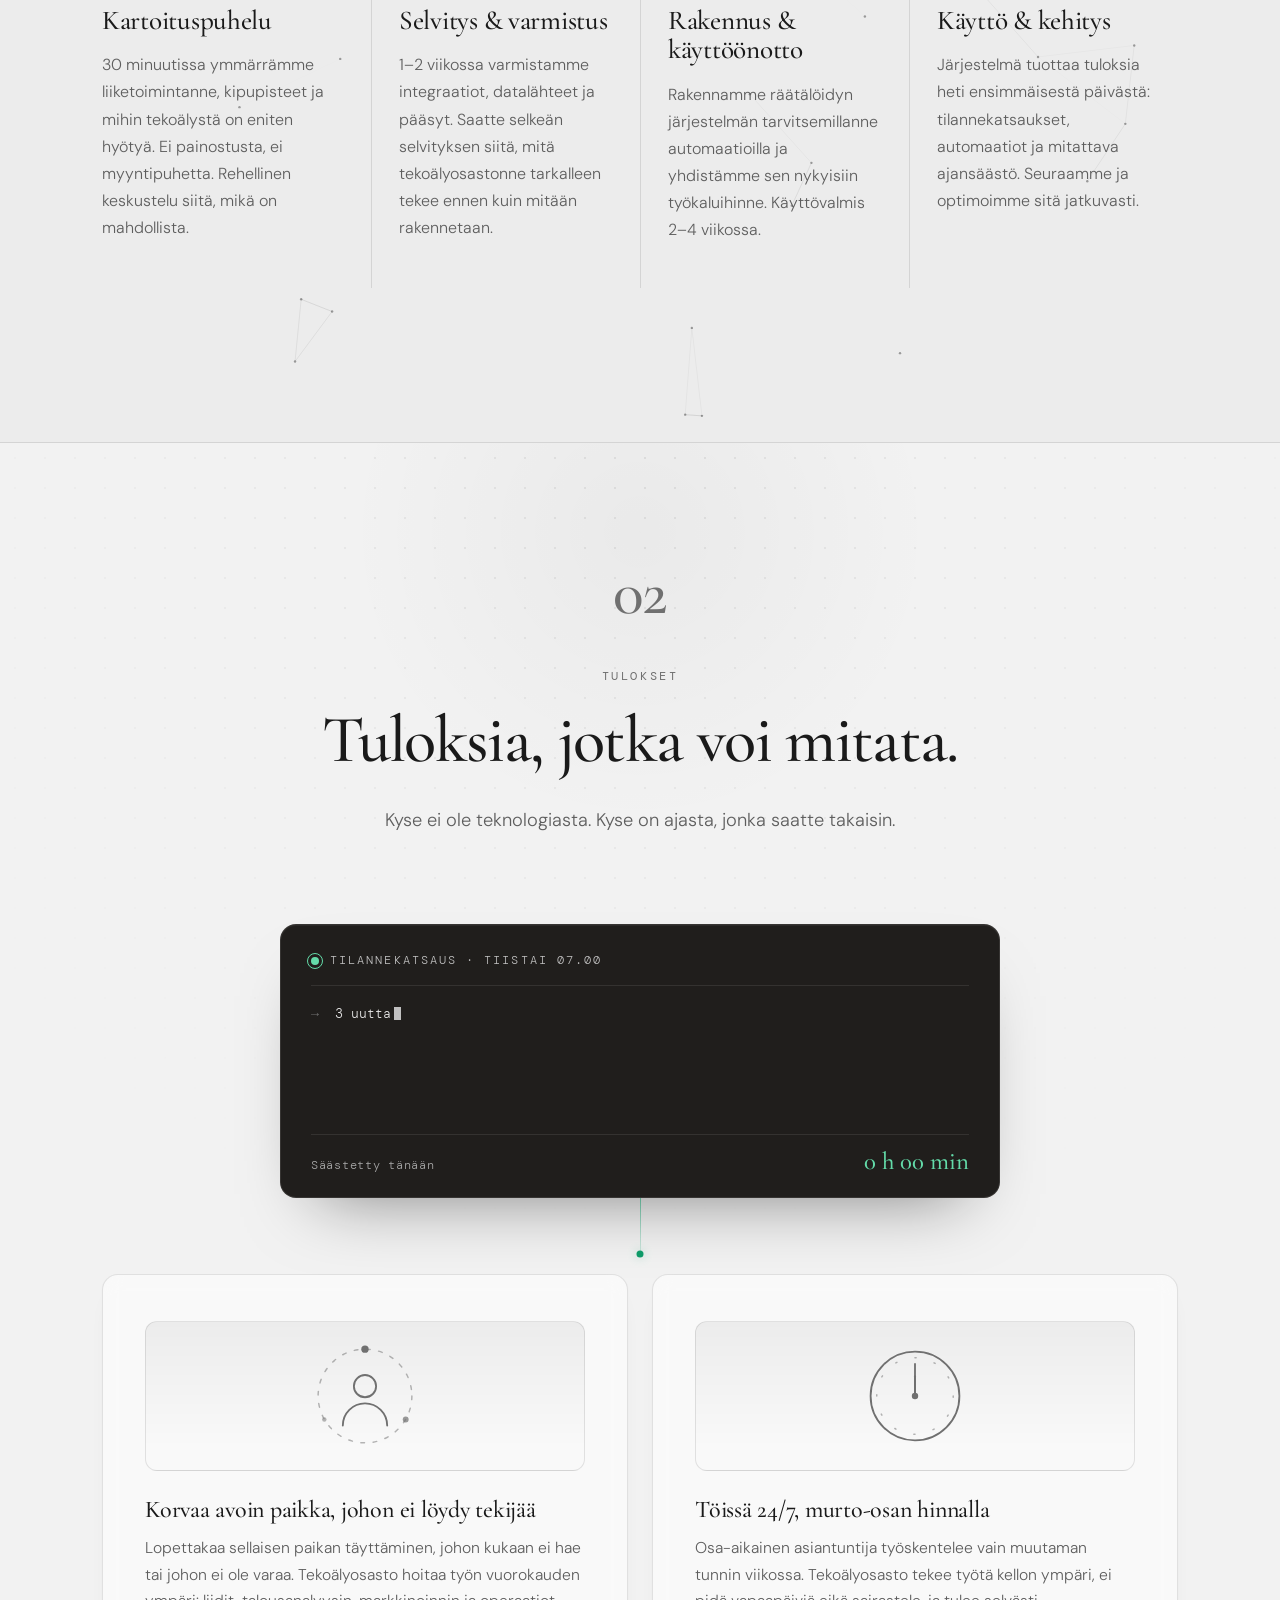
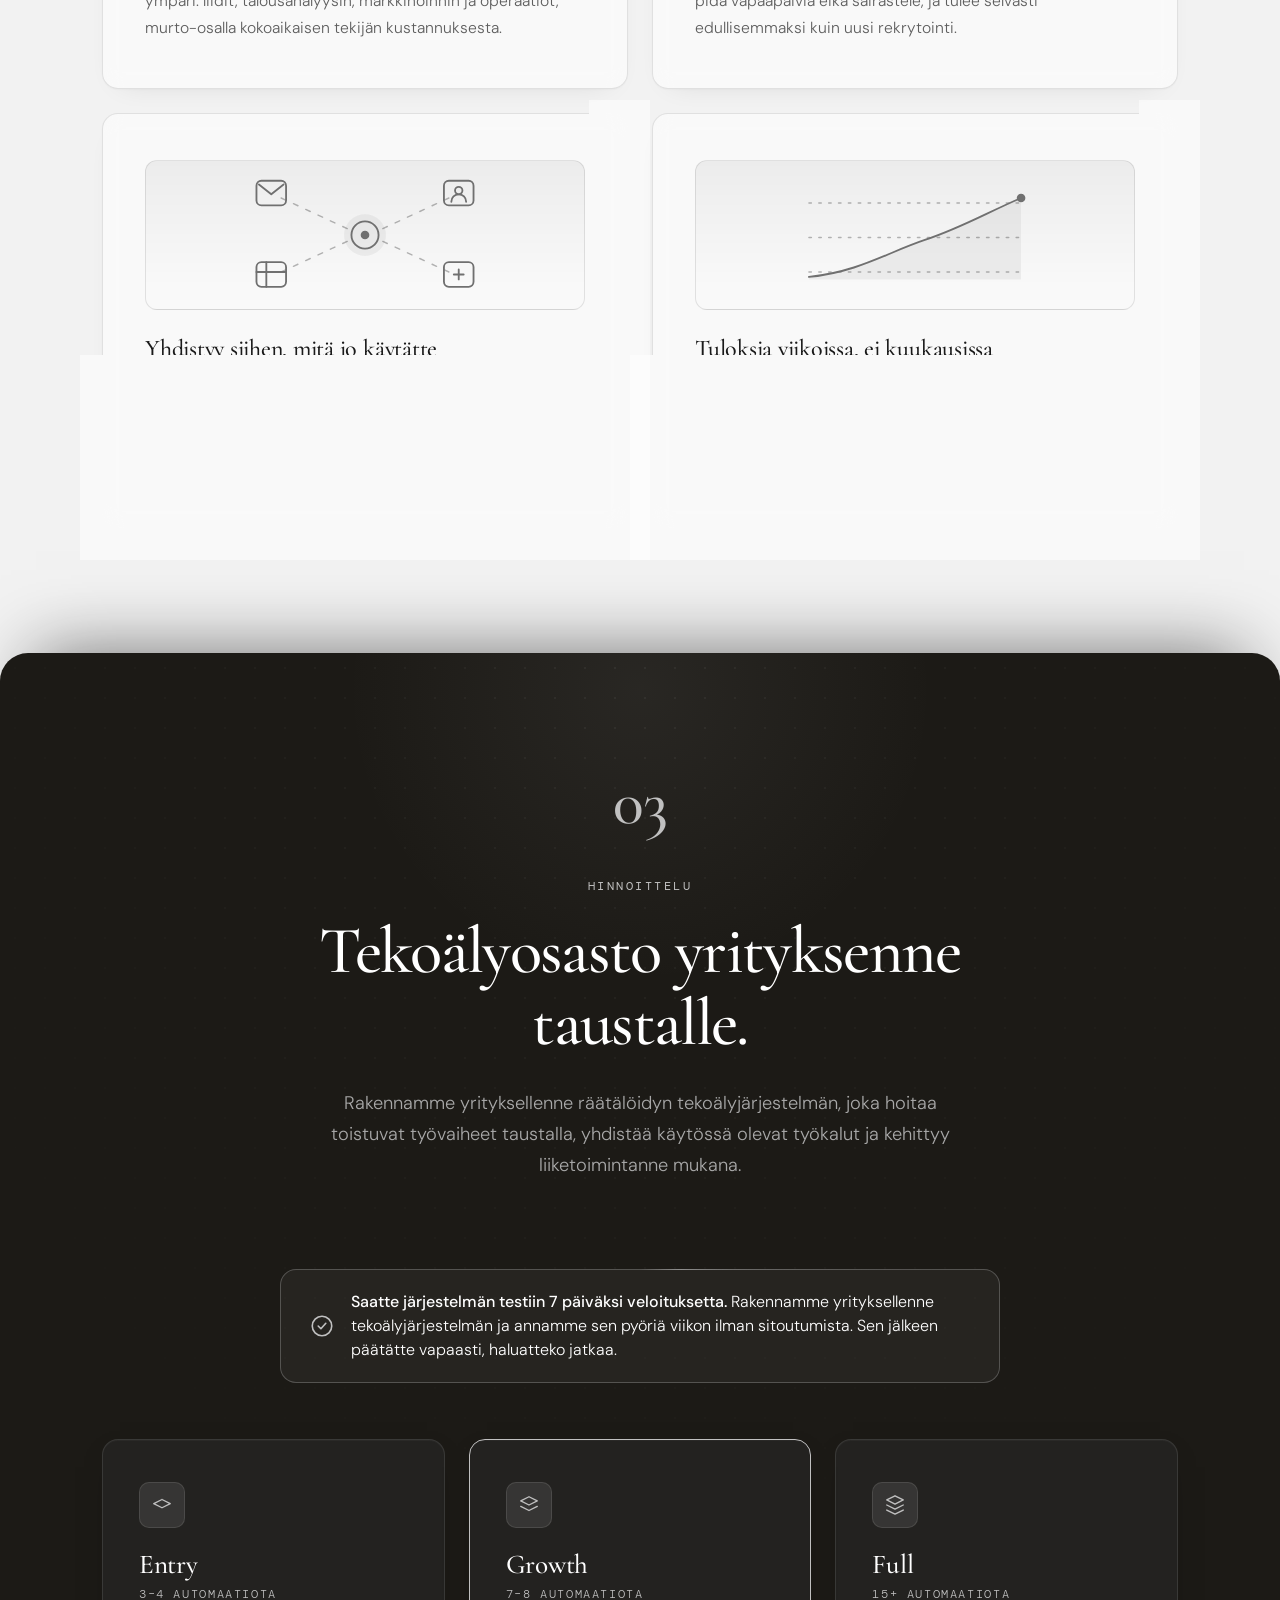
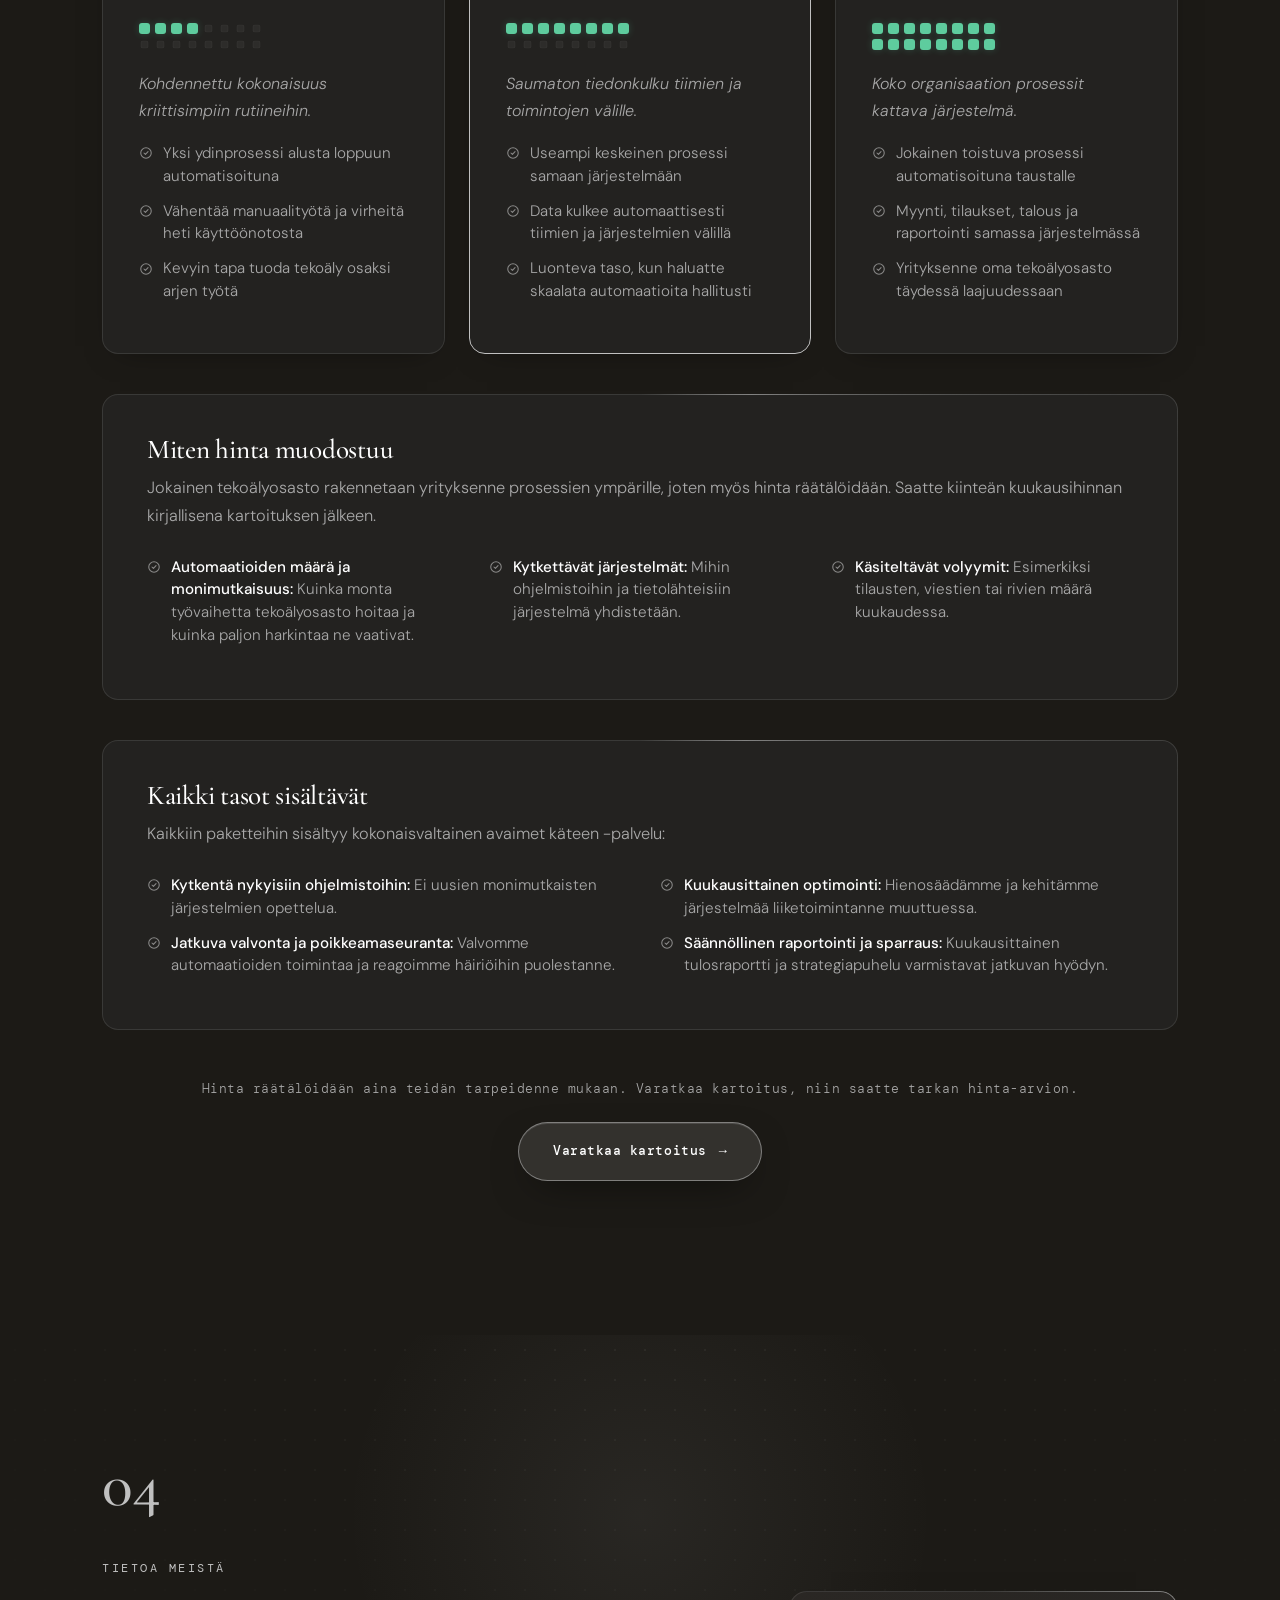
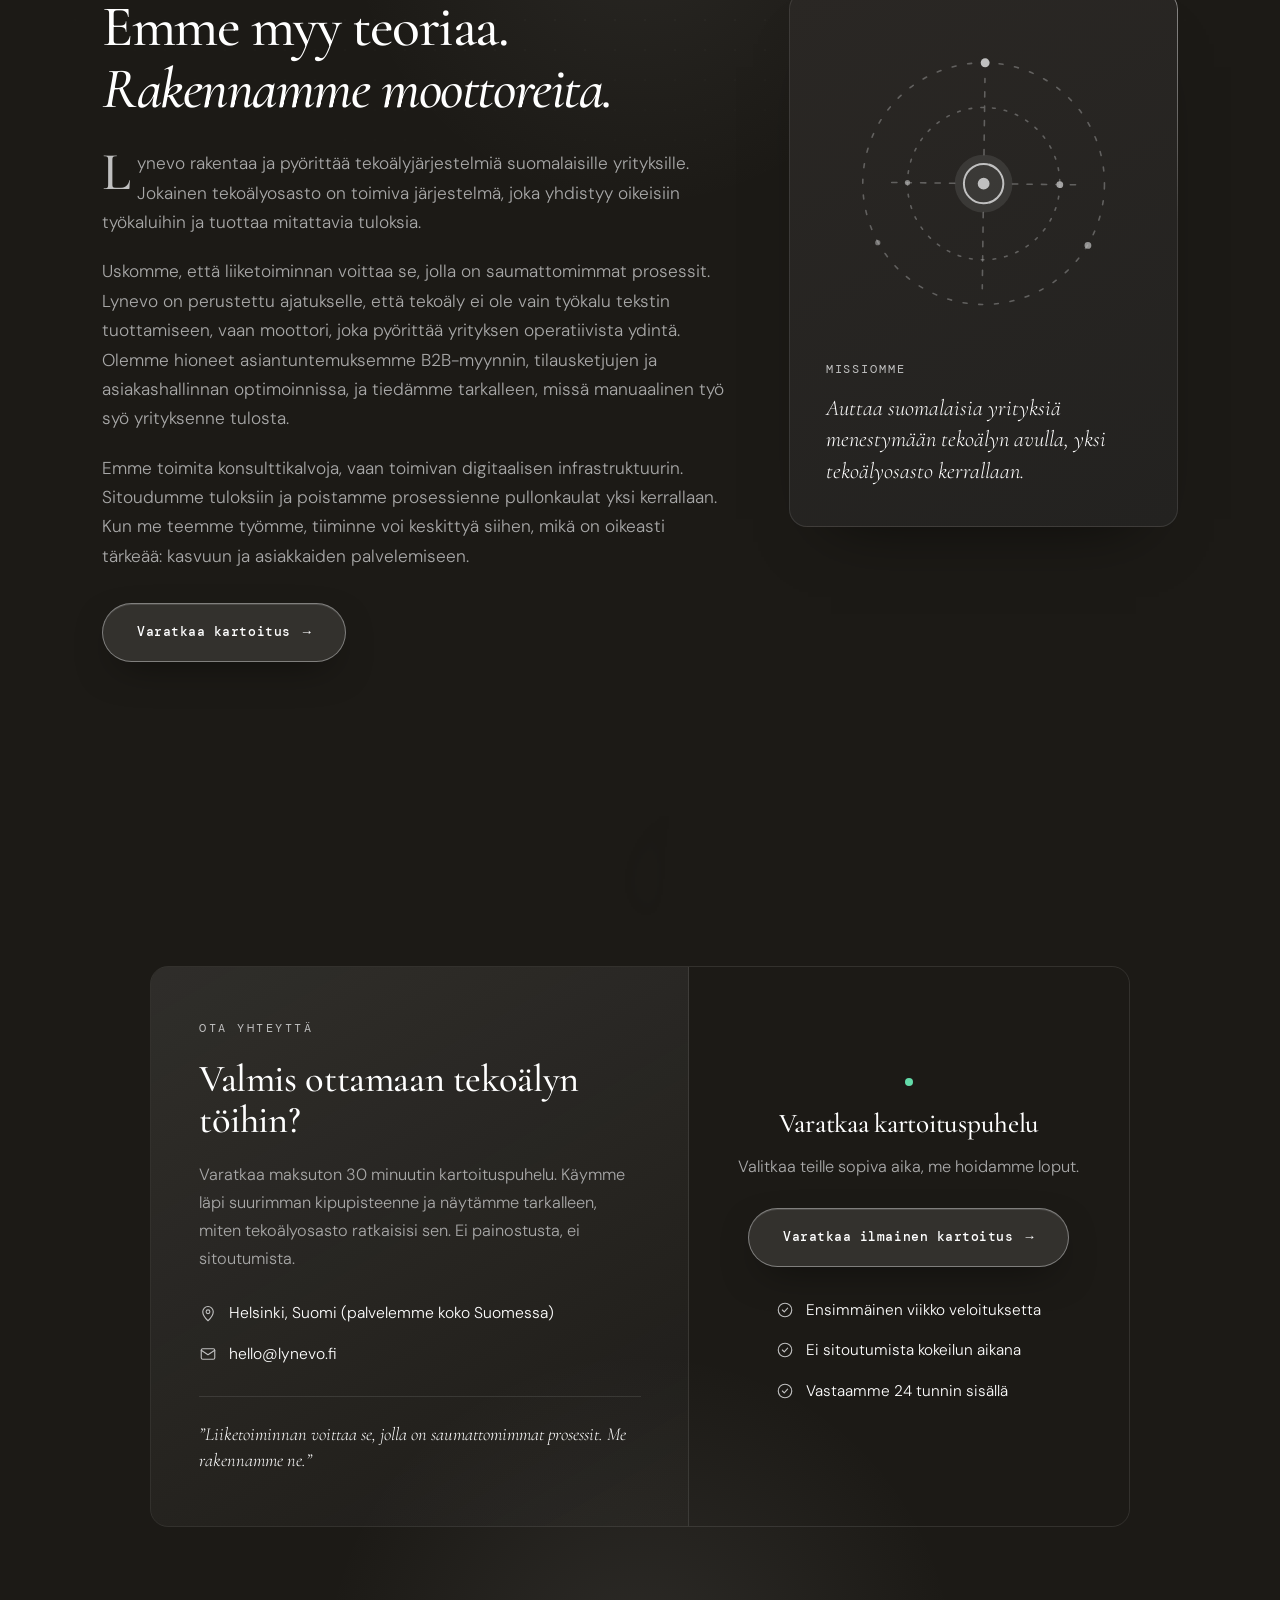
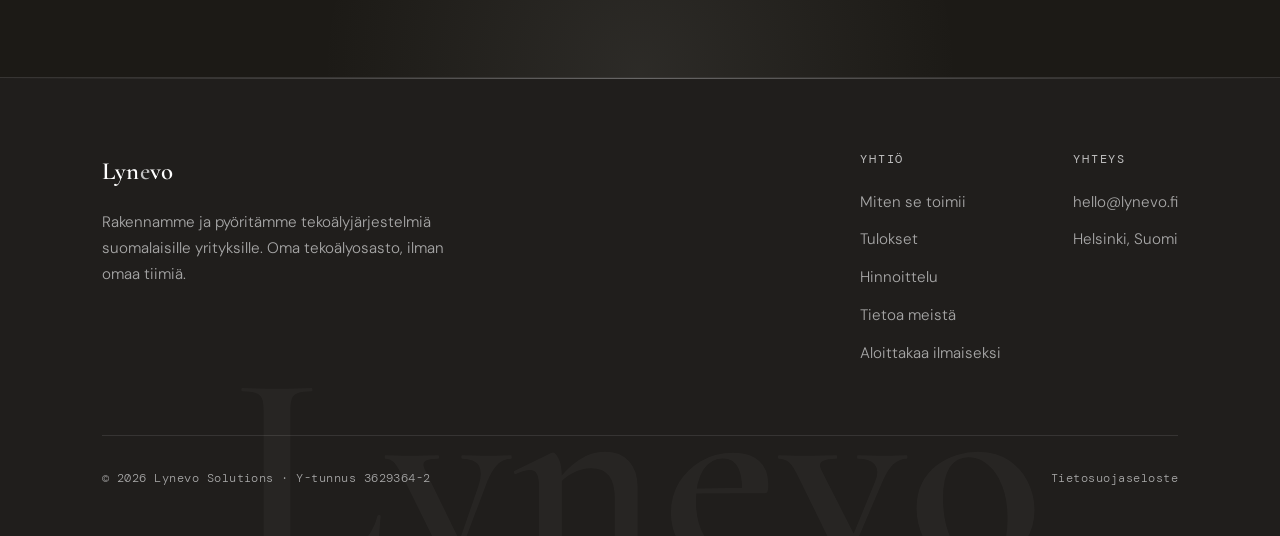
==== commit e0ec084f: "Jakokuva: "Ensimmainen viikko veloituksetta", og:image-osoitteeseen ?v=2 valimuistin ohittamiseksi C" ====
--- a/index.html
+++ b/index.html
@@ -12,13 +12,13 @@
 <meta property="og:description" content="Oma tekoälyosasto suomalaiselle yrityksellenne. Tekoäly hoitaa roolin, jota ette saa täytettyä, yhdistyy työkaluihinne ja toimii 24/7.">
 <meta property="og:locale" content="fi_FI">
 <meta property="og:url" content="https://lynevo.fi/">
-<meta property="og:image" content="https://lynevo.fi/og-image.png">
+<meta property="og:image" content="https://lynevo.fi/og-image.png?v=2">
 <meta property="og:image:width" content="1200">
 <meta property="og:image:height" content="630">
 <meta name="twitter:card" content="summary_large_image">
 <meta name="twitter:title" content="Lynevo · Yrityksenne oma tekoälyosasto">
 <meta name="twitter:description" content="Oma tekoälyosasto suomalaiselle yrityksellenne. Tekoäly hoitaa roolin, jota ette saa täytettyä.">
-<meta name="twitter:image" content="https://lynevo.fi/og-image.png">
+<meta name="twitter:image" content="https://lynevo.fi/og-image.png?v=2">
 <link rel="preconnect" href="https://fonts.googleapis.com">
 <link rel="preconnect" href="https://fonts.gstatic.com" crossorigin>
 <link href="https://fonts.googleapis.com/css2?family=Cormorant+Garamond:ital,wght@0,400;0,500;0,600;1,400&family=DM+Mono:wght@400;500&family=DM+Sans:opsz,wght@9..40,300;9..40,400;9..40,500&display=swap" rel="stylesheet">
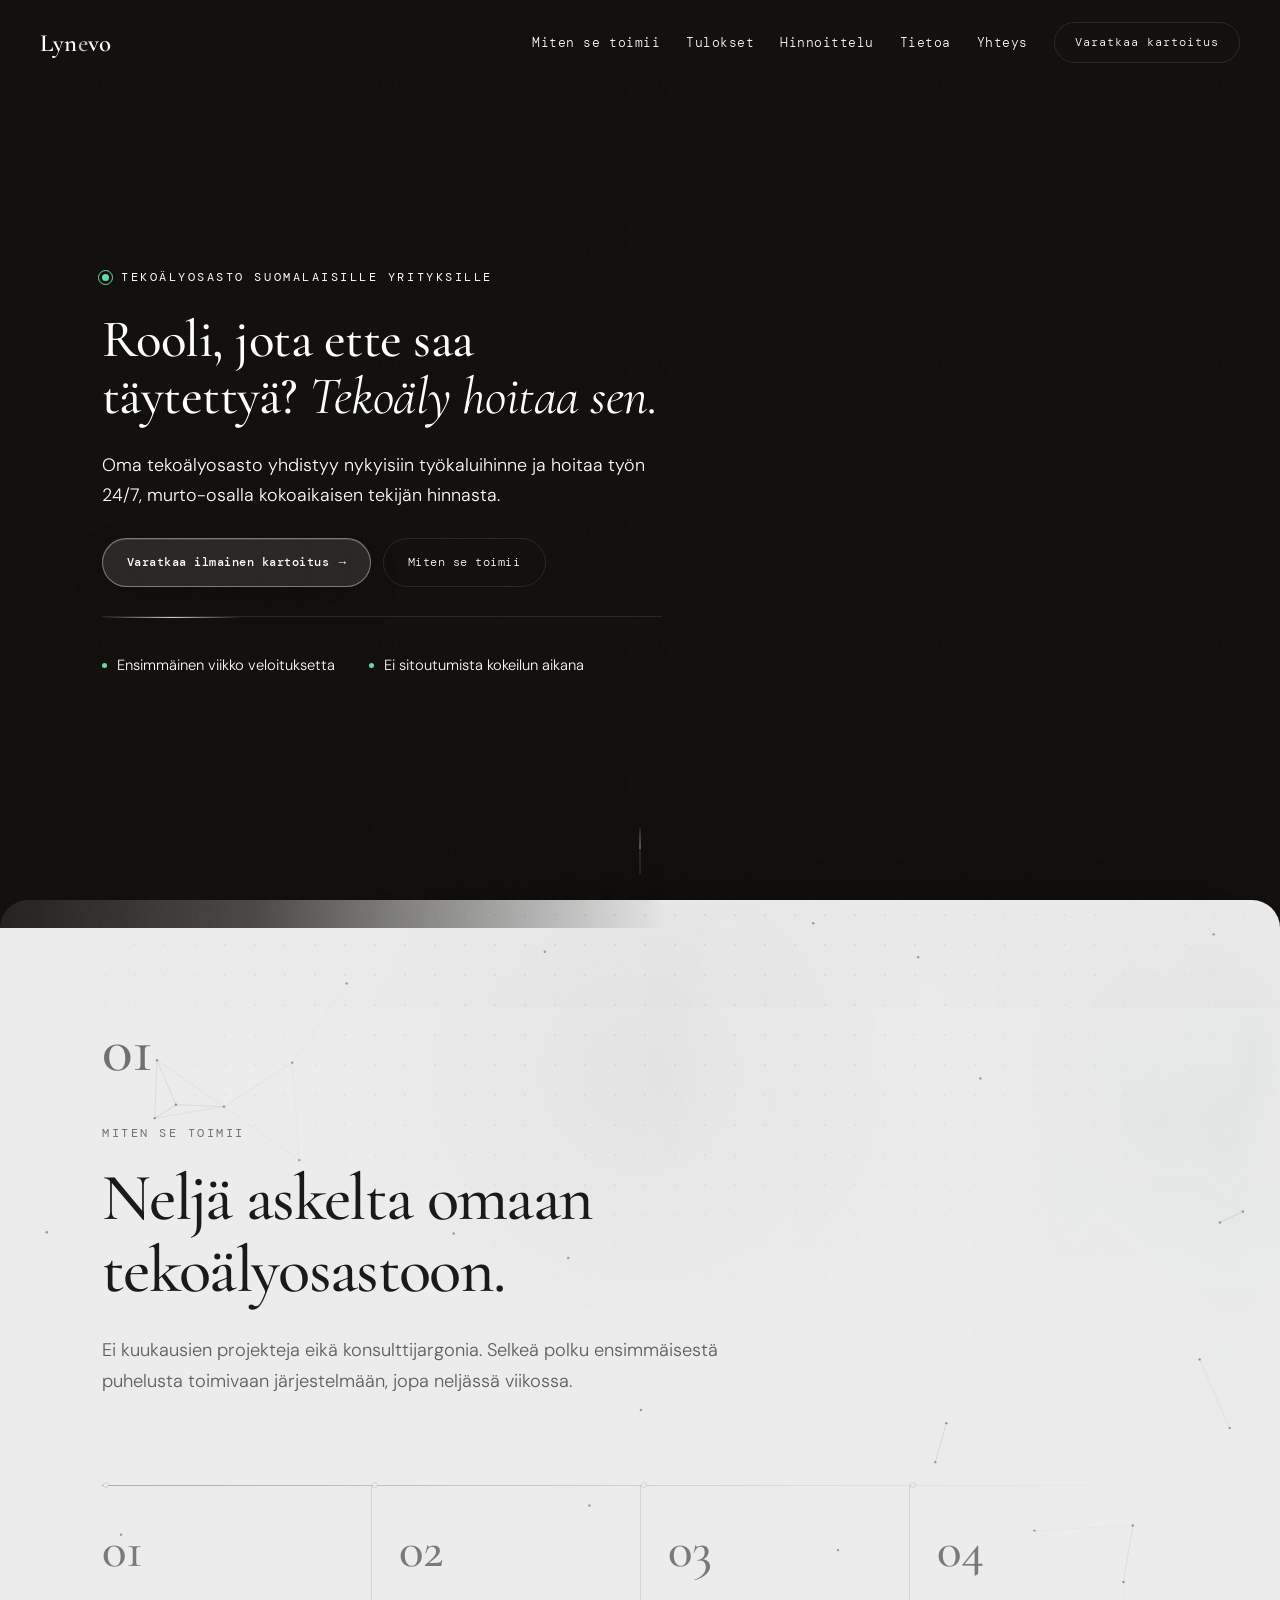
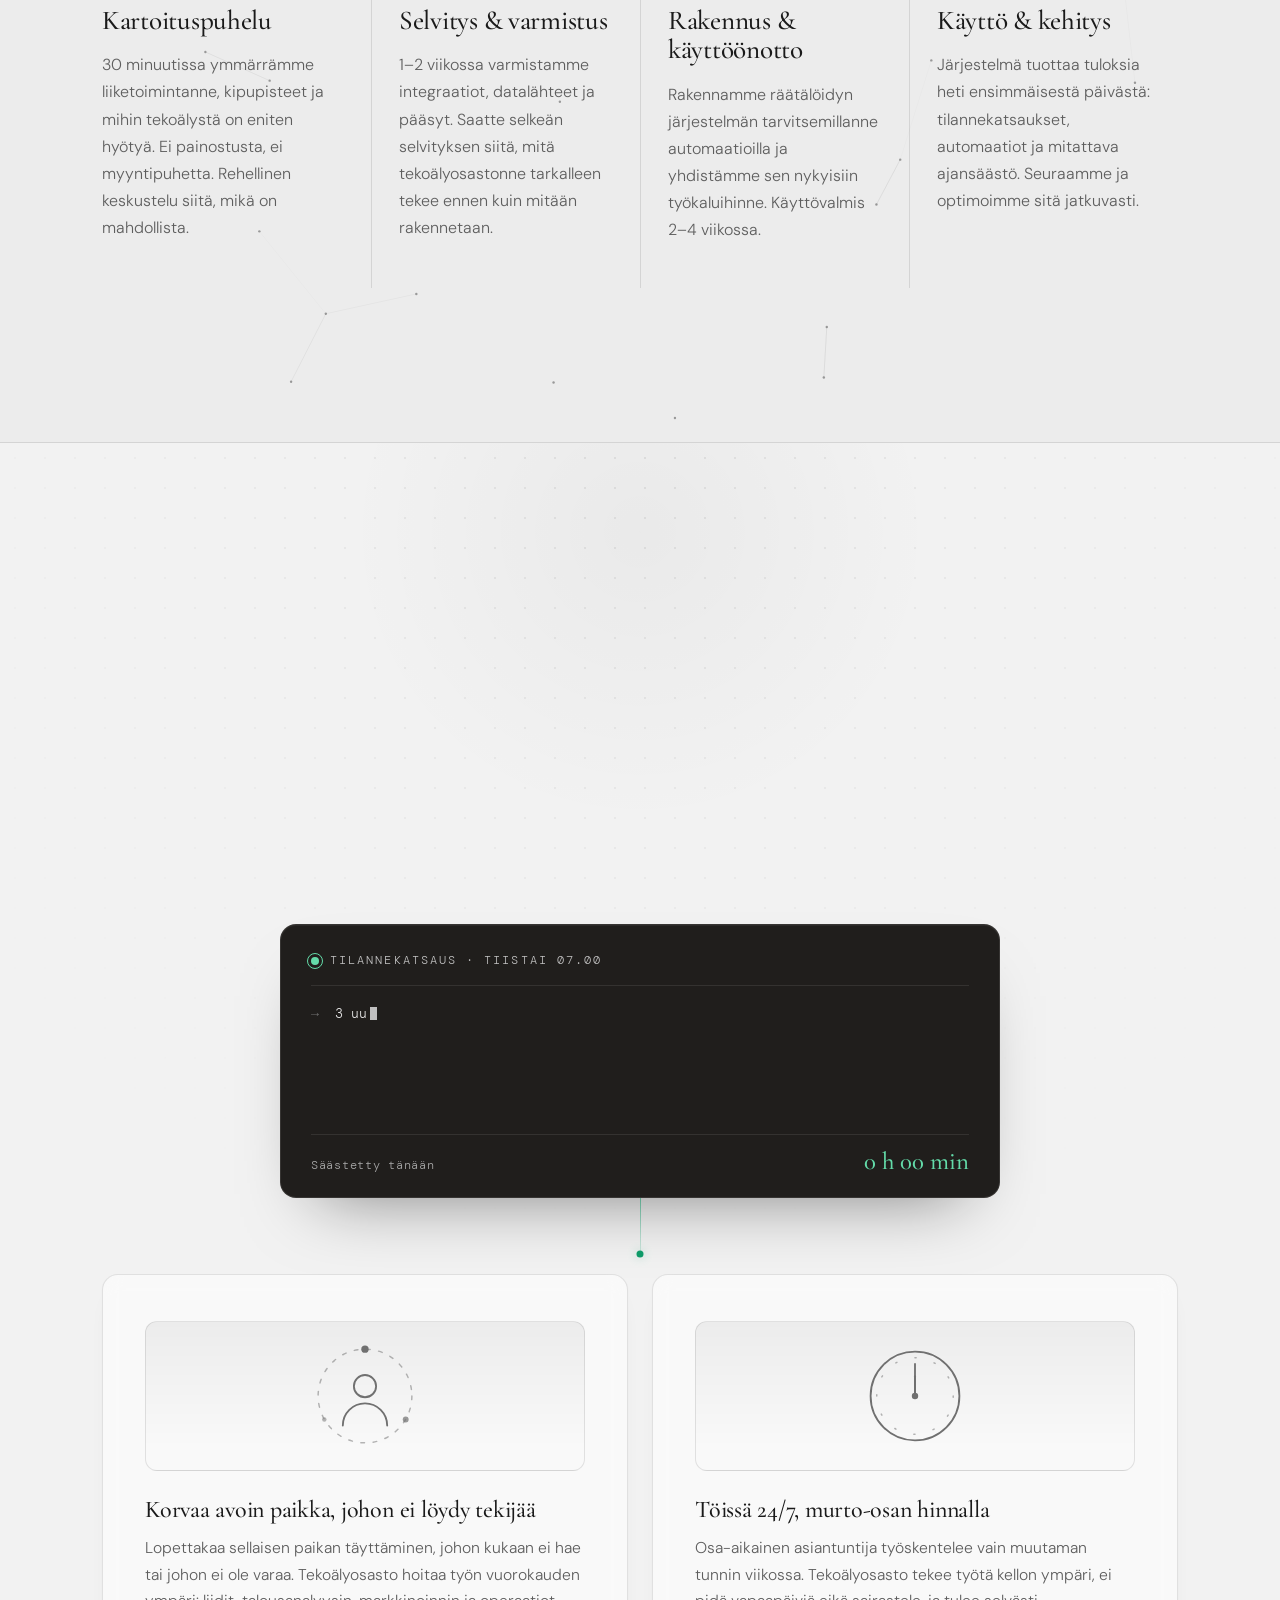
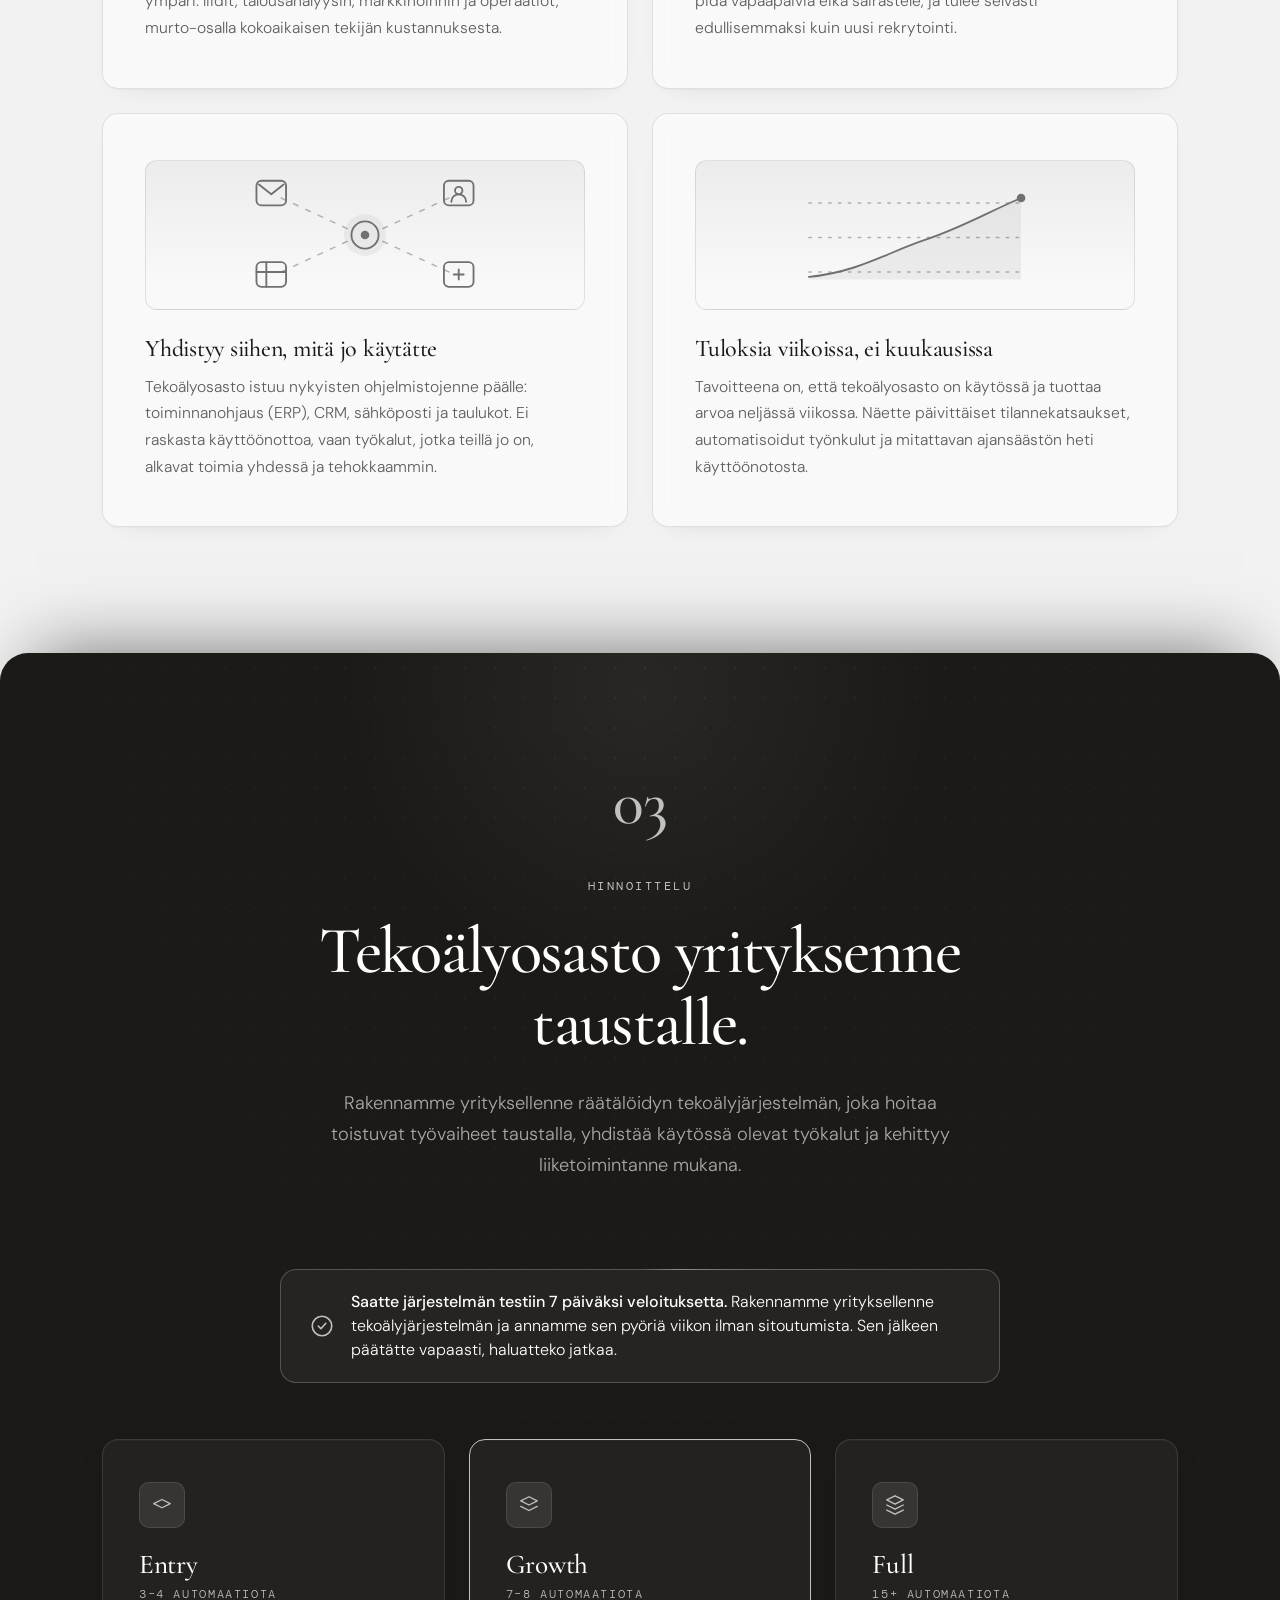
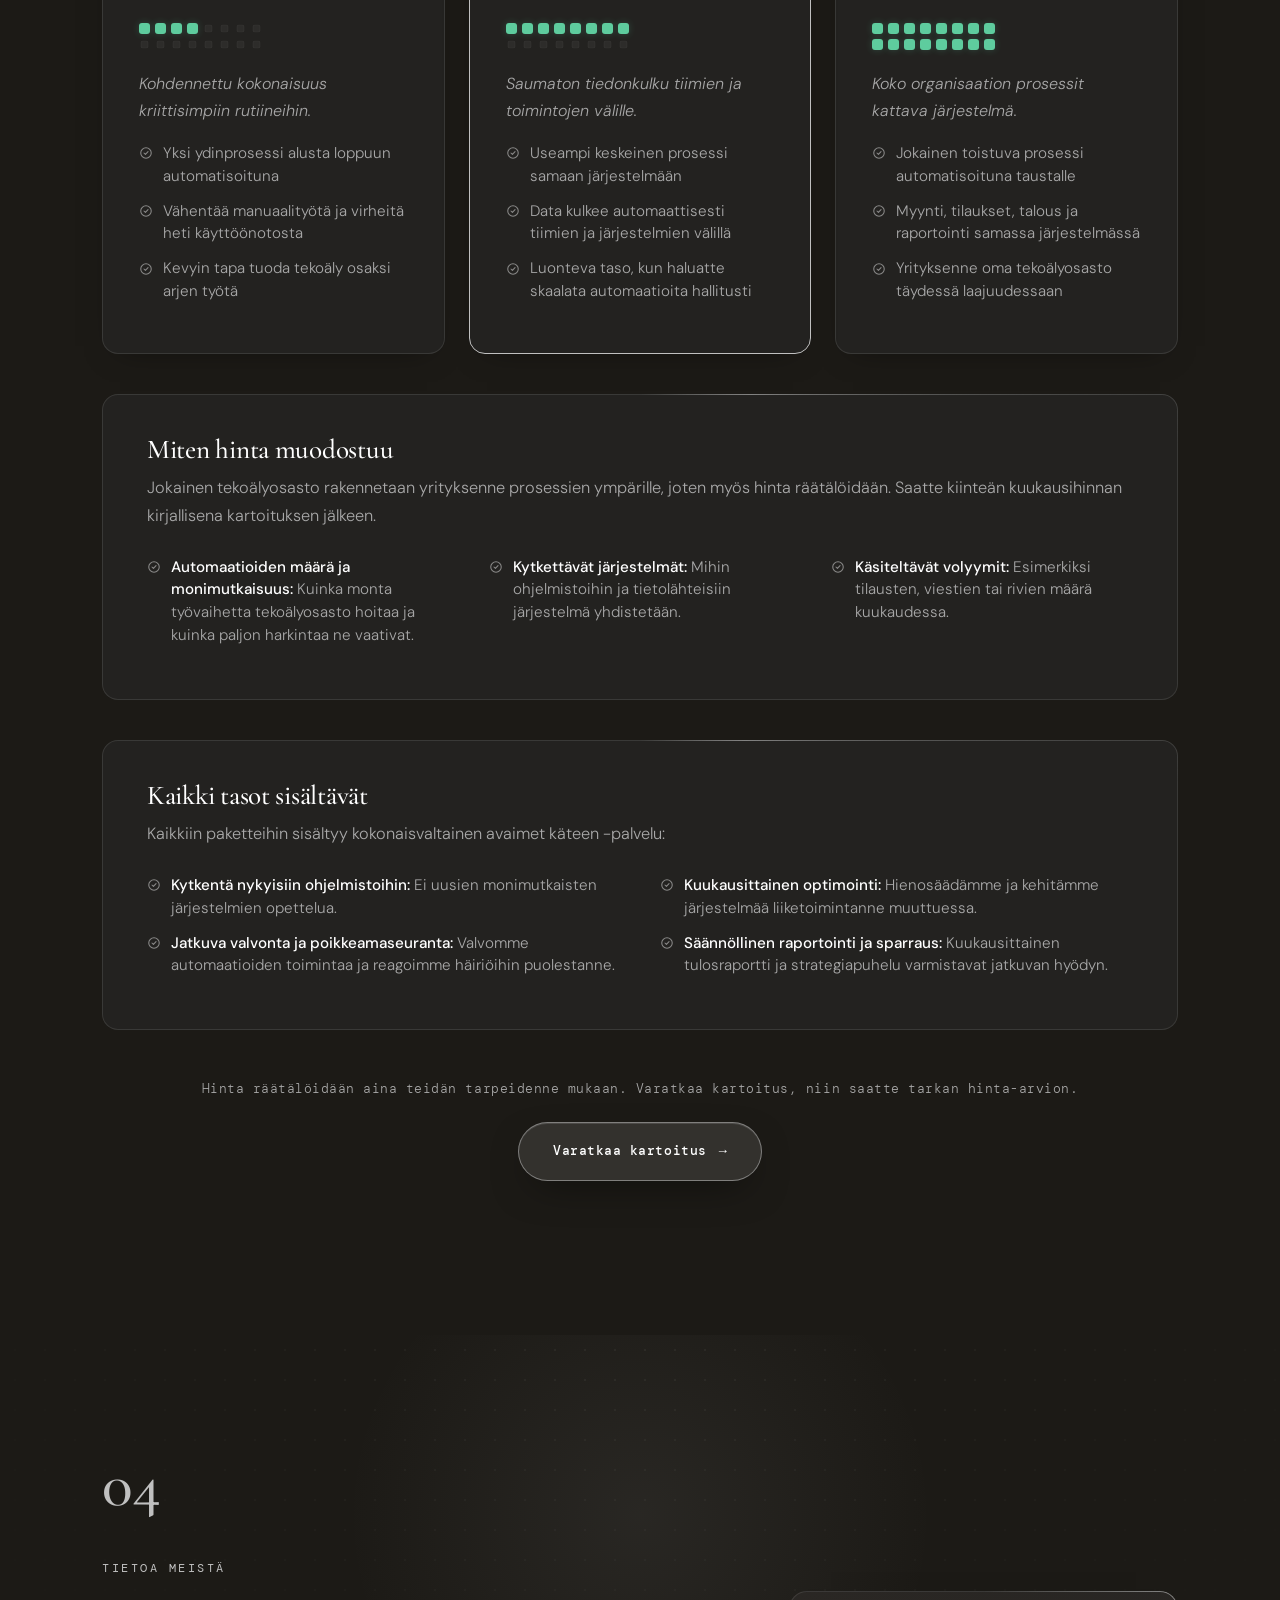
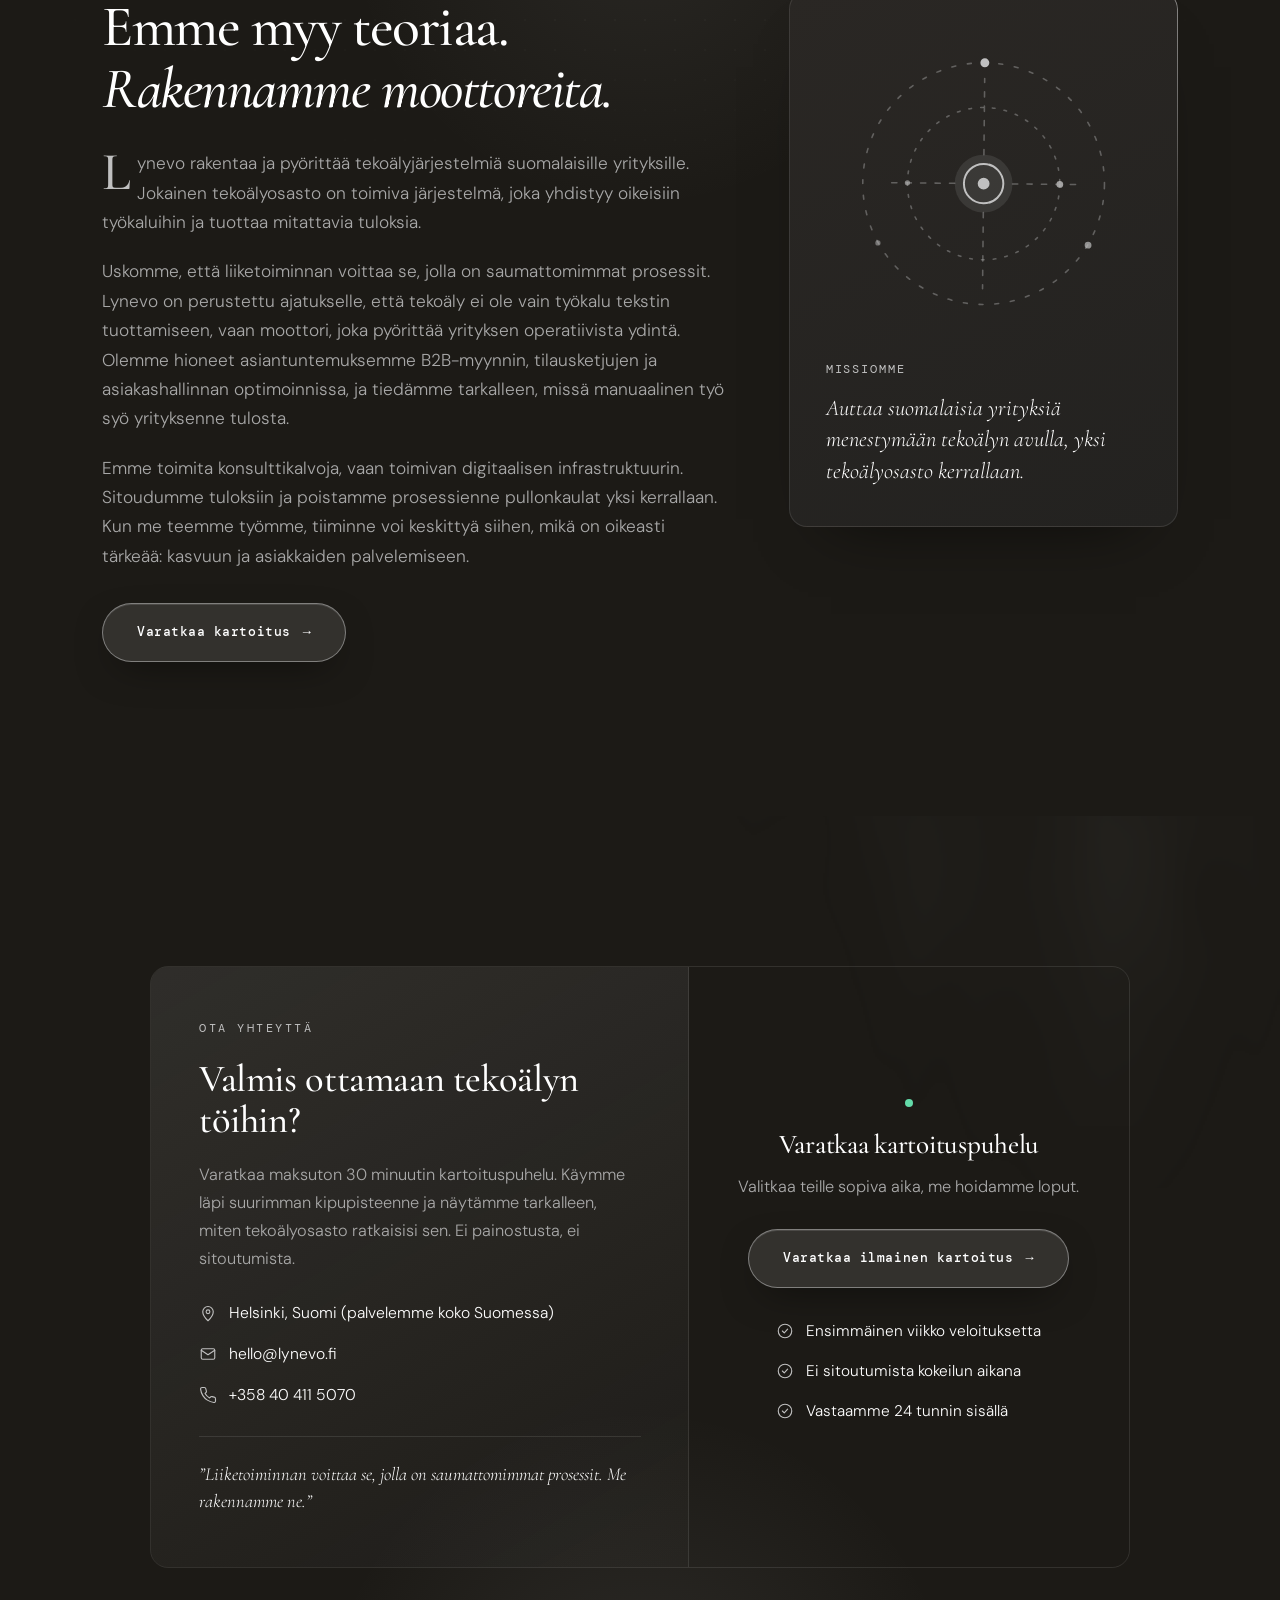
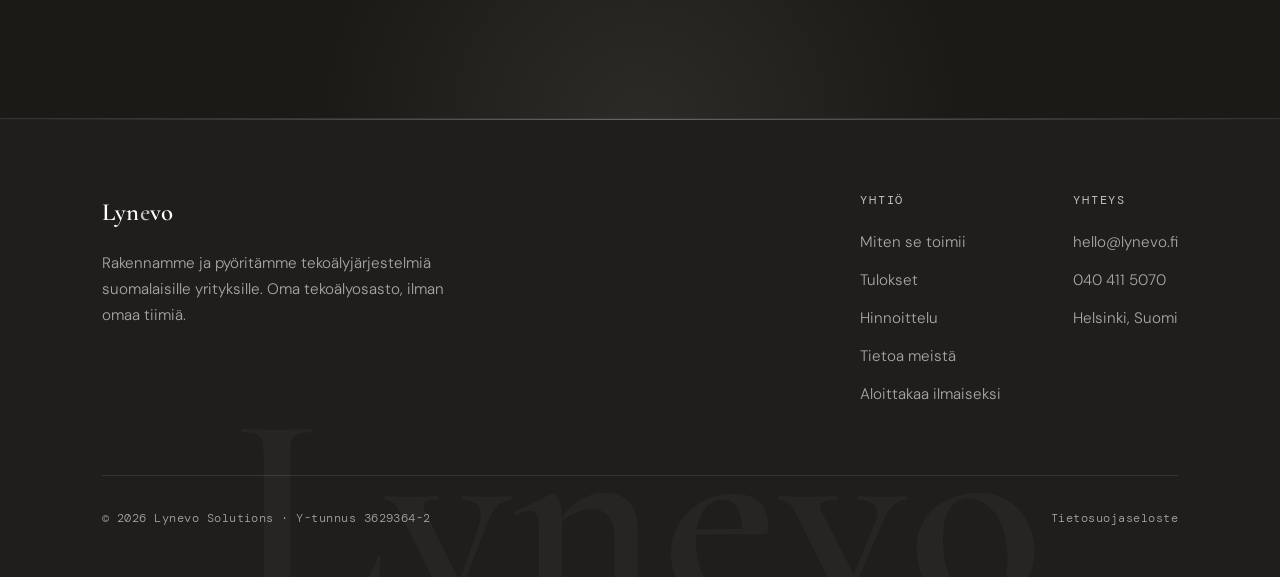
==== commit 002f84ce: "Puhelinnumero sivustolle + hakukonenakyvyys - Numero yhteystieto-osioon (+358 40 411 5070), alatunni" ====
--- a/index.html
+++ b/index.html
@@ -19,6 +19,35 @@
 <meta name="twitter:title" content="Lynevo · Yrityksenne oma tekoälyosasto">
 <meta name="twitter:description" content="Oma tekoälyosasto suomalaiselle yrityksellenne. Tekoäly hoitaa roolin, jota ette saa täytettyä.">
 <meta name="twitter:image" content="https://lynevo.fi/og-image.png?v=2">
+<link rel="canonical" href="https://www.lynevo.fi/">
+<script type="application/ld+json">
+{
+  "@context": "https://schema.org",
+  "@type": "Organization",
+  "name": "Lynevo Solutions Oy",
+  "alternateName": "Lynevo",
+  "url": "https://www.lynevo.fi/",
+  "image": "https://www.lynevo.fi/og-image.png",
+  "description": "Lynevo rakentaa ja pyörittää tekoälyjärjestelmiä suomalaisille yrityksille. Oma tekoälyosasto, ilman omaa tiimiä.",
+  "telephone": "+358 40 411 5070",
+  "email": "hello@lynevo.fi",
+  "taxID": "3629364-2",
+  "address": {
+    "@type": "PostalAddress",
+    "addressLocality": "Helsinki",
+    "addressCountry": "FI"
+  },
+  "areaServed": "FI",
+  "contactPoint": {
+    "@type": "ContactPoint",
+    "telephone": "+358 40 411 5070",
+    "email": "hello@lynevo.fi",
+    "contactType": "sales",
+    "areaServed": "FI",
+    "availableLanguage": "fi"
+  }
+}
+</script>
 <link rel="preconnect" href="https://fonts.googleapis.com">
 <link rel="preconnect" href="https://fonts.gstatic.com" crossorigin>
 <link href="https://fonts.googleapis.com/css2?family=Cormorant+Garamond:ital,wght@0,400;0,500;0,600;1,400&family=DM+Mono:wght@400;500&family=DM+Sans:opsz,wght@9..40,300;9..40,400;9..40,500&display=swap" rel="stylesheet">
@@ -1624,6 +1653,10 @@
             <svg viewBox="0 0 24 24" fill="none" stroke="currentColor" stroke-width="1.5" stroke-linecap="round" stroke-linejoin="round"><rect x="3" y="5" width="18" height="14" rx="2"/><path d="m3 7 9 6 9-6"/></svg>
             <a href="mailto:hello@lynevo.fi">hello@lynevo.fi</a>
           </li>
+          <li class="reveal d2">
+            <svg viewBox="0 0 24 24" fill="none" stroke="currentColor" stroke-width="1.5" stroke-linecap="round" stroke-linejoin="round"><path d="M22 16.92v3a2 2 0 0 1-2.18 2 19.79 19.79 0 0 1-8.63-3.07 19.5 19.5 0 0 1-6-6 19.79 19.79 0 0 1-3.07-8.67A2 2 0 0 1 4.11 2h3a2 2 0 0 1 2 1.72 12.84 12.84 0 0 0 .7 2.81 2 2 0 0 1-.45 2.11L8.09 9.91a16 16 0 0 0 6 6l1.27-1.27a2 2 0 0 1 2.11-.45 12.84 12.84 0 0 0 2.81.7A2 2 0 0 1 22 16.92z"/></svg>
+            <a href="tel:+358404115070">+358&nbsp;40&nbsp;411&nbsp;5070</a>
+          </li>
         </ul>
         <blockquote class="contact-quote reveal d3">”Liiketoiminnan voittaa se, jolla on saumattomimmat prosessit. Me rakennamme ne.”</blockquote>
       </div>
@@ -1673,6 +1706,7 @@
         <div class="footer-col reveal d2">
           <h4>Yhteys</h4>
           <a href="mailto:hello@lynevo.fi">hello@lynevo.fi</a>
+          <a href="tel:+358404115070">040&nbsp;411&nbsp;5070</a>
           <span>Helsinki, Suomi</span>
         </div>
       </div>
